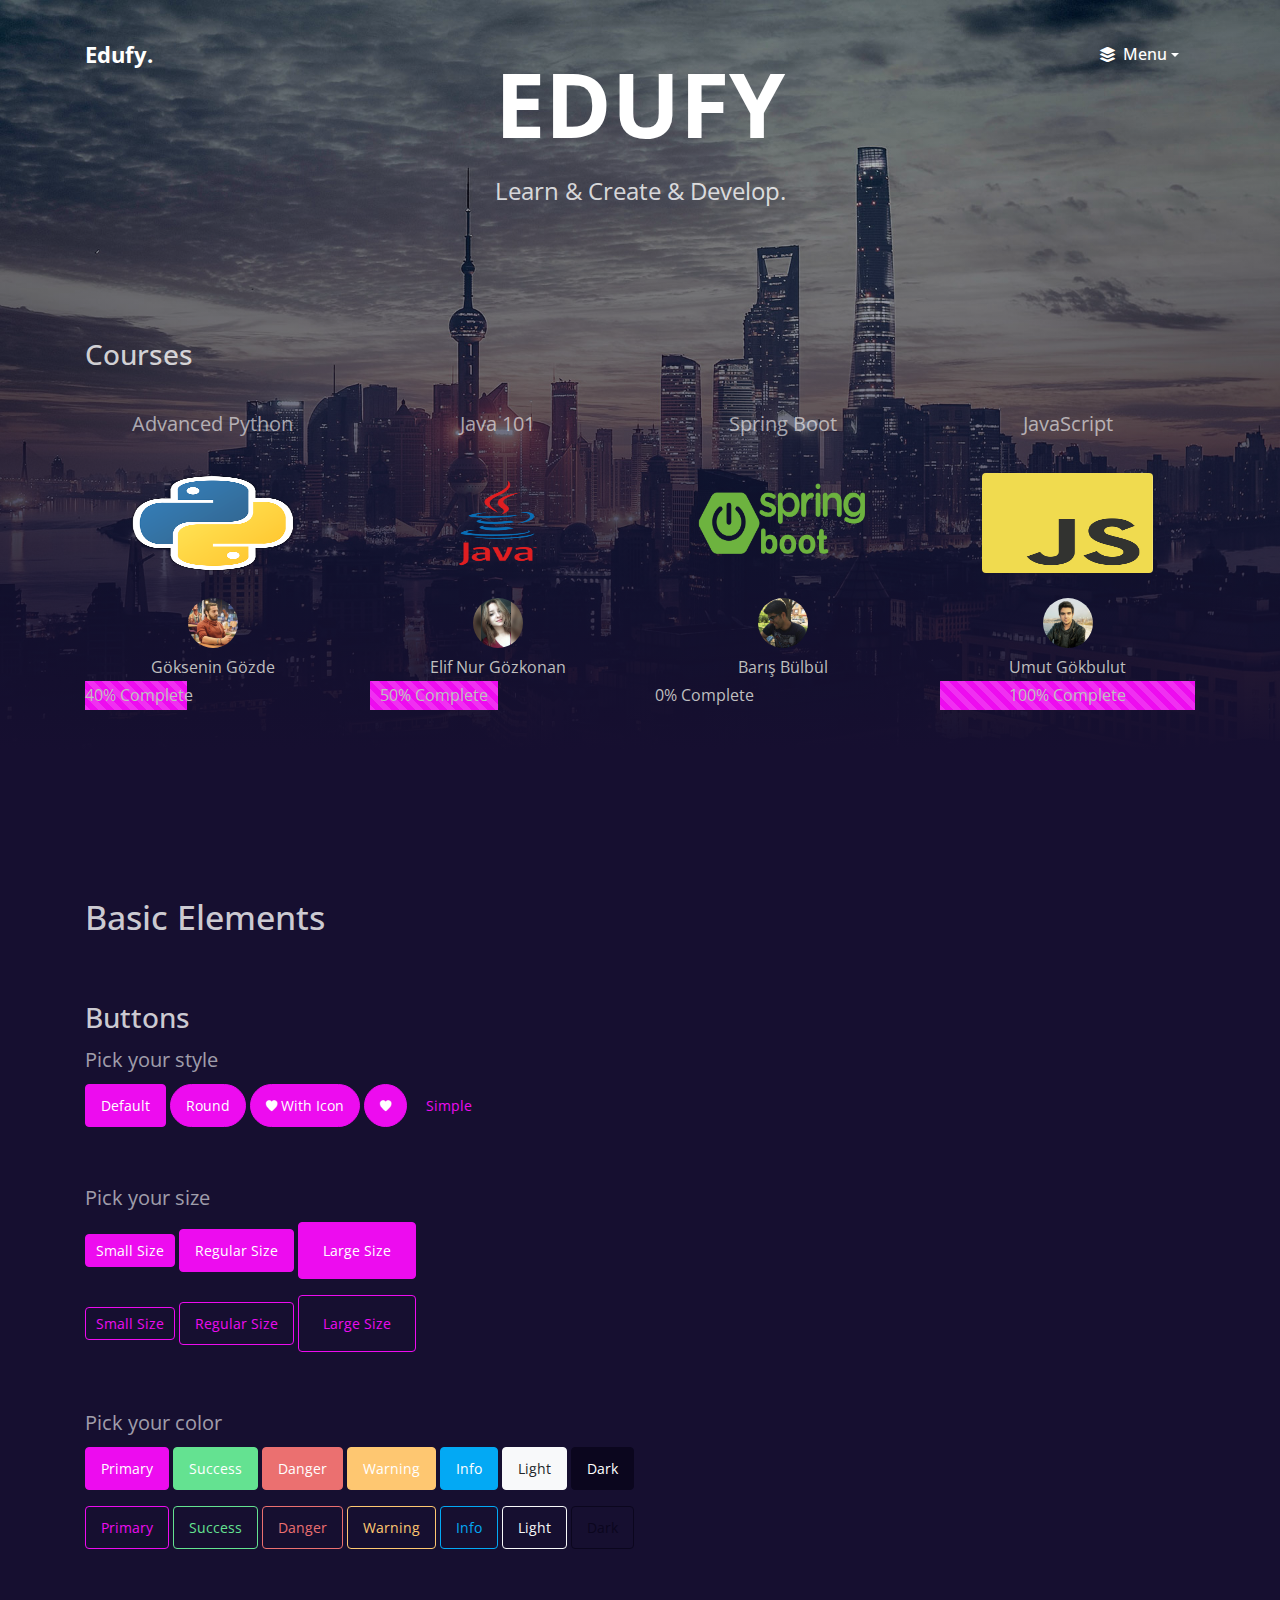
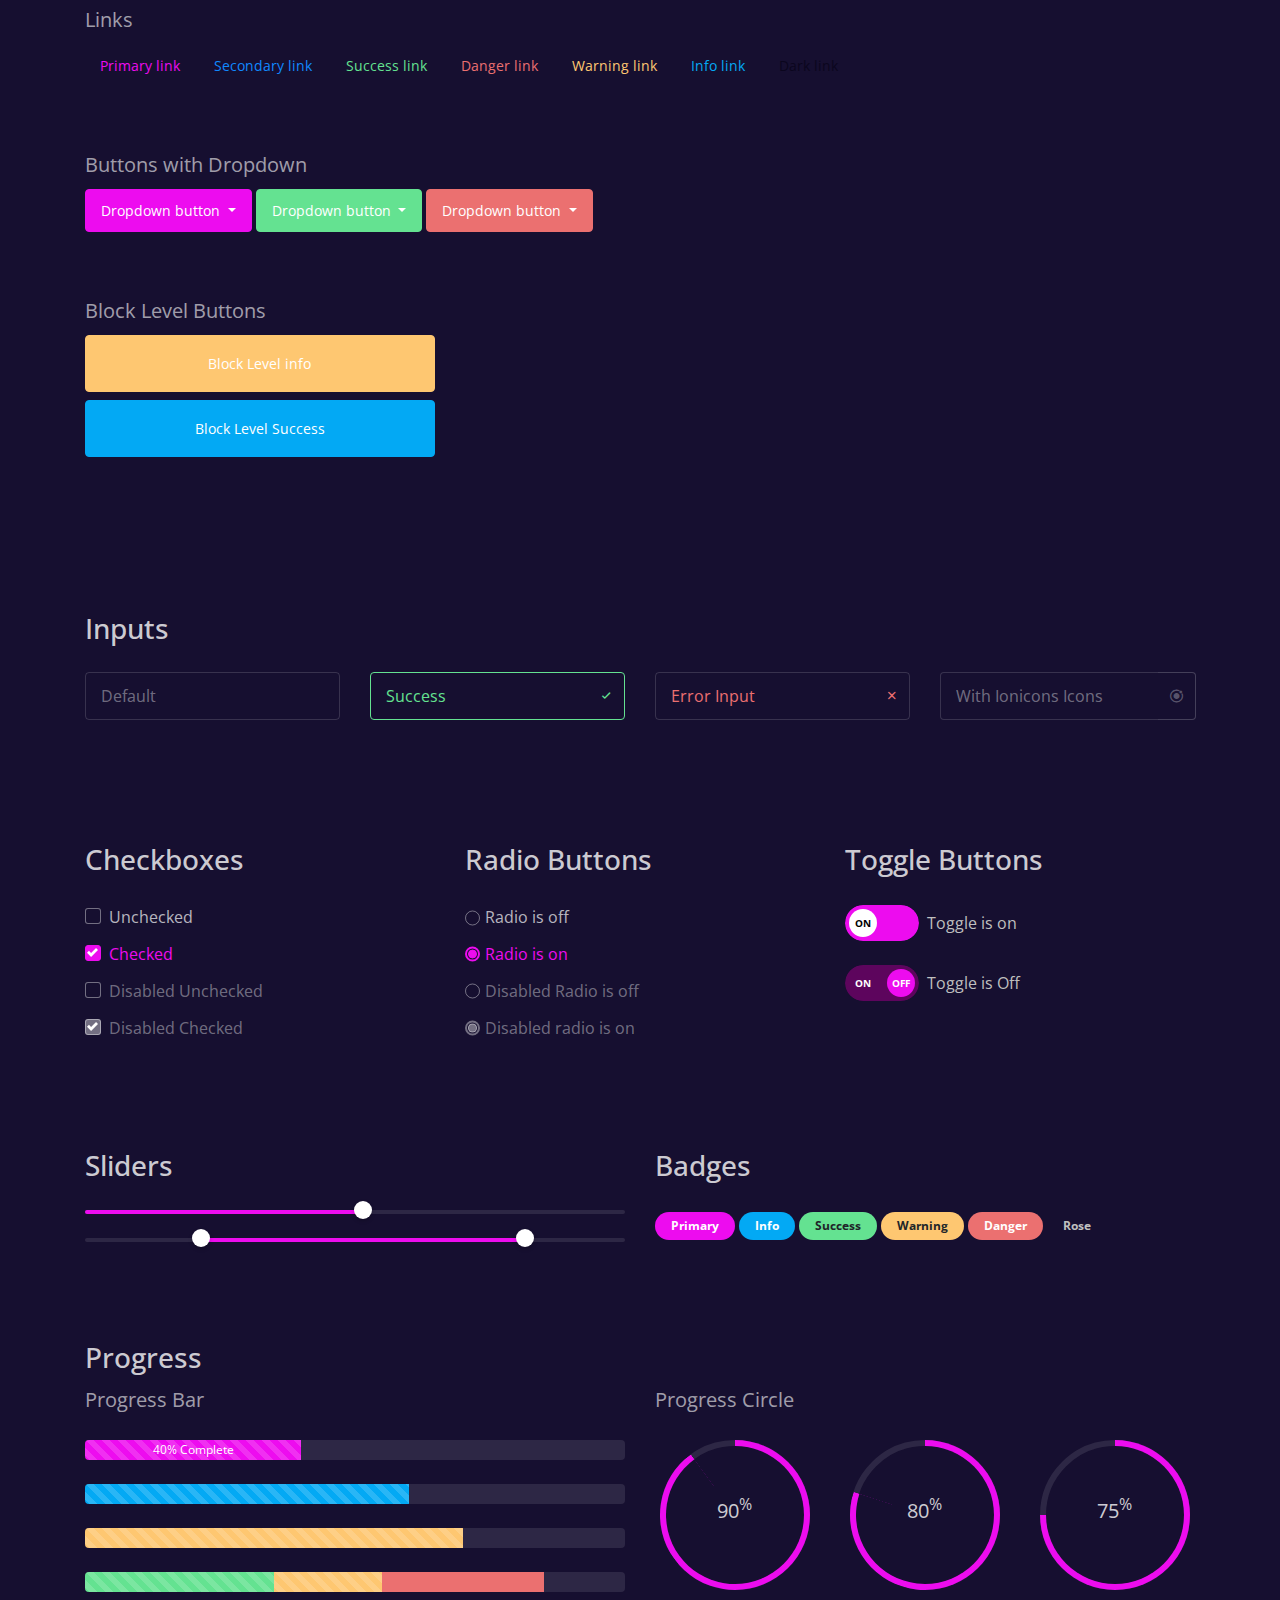
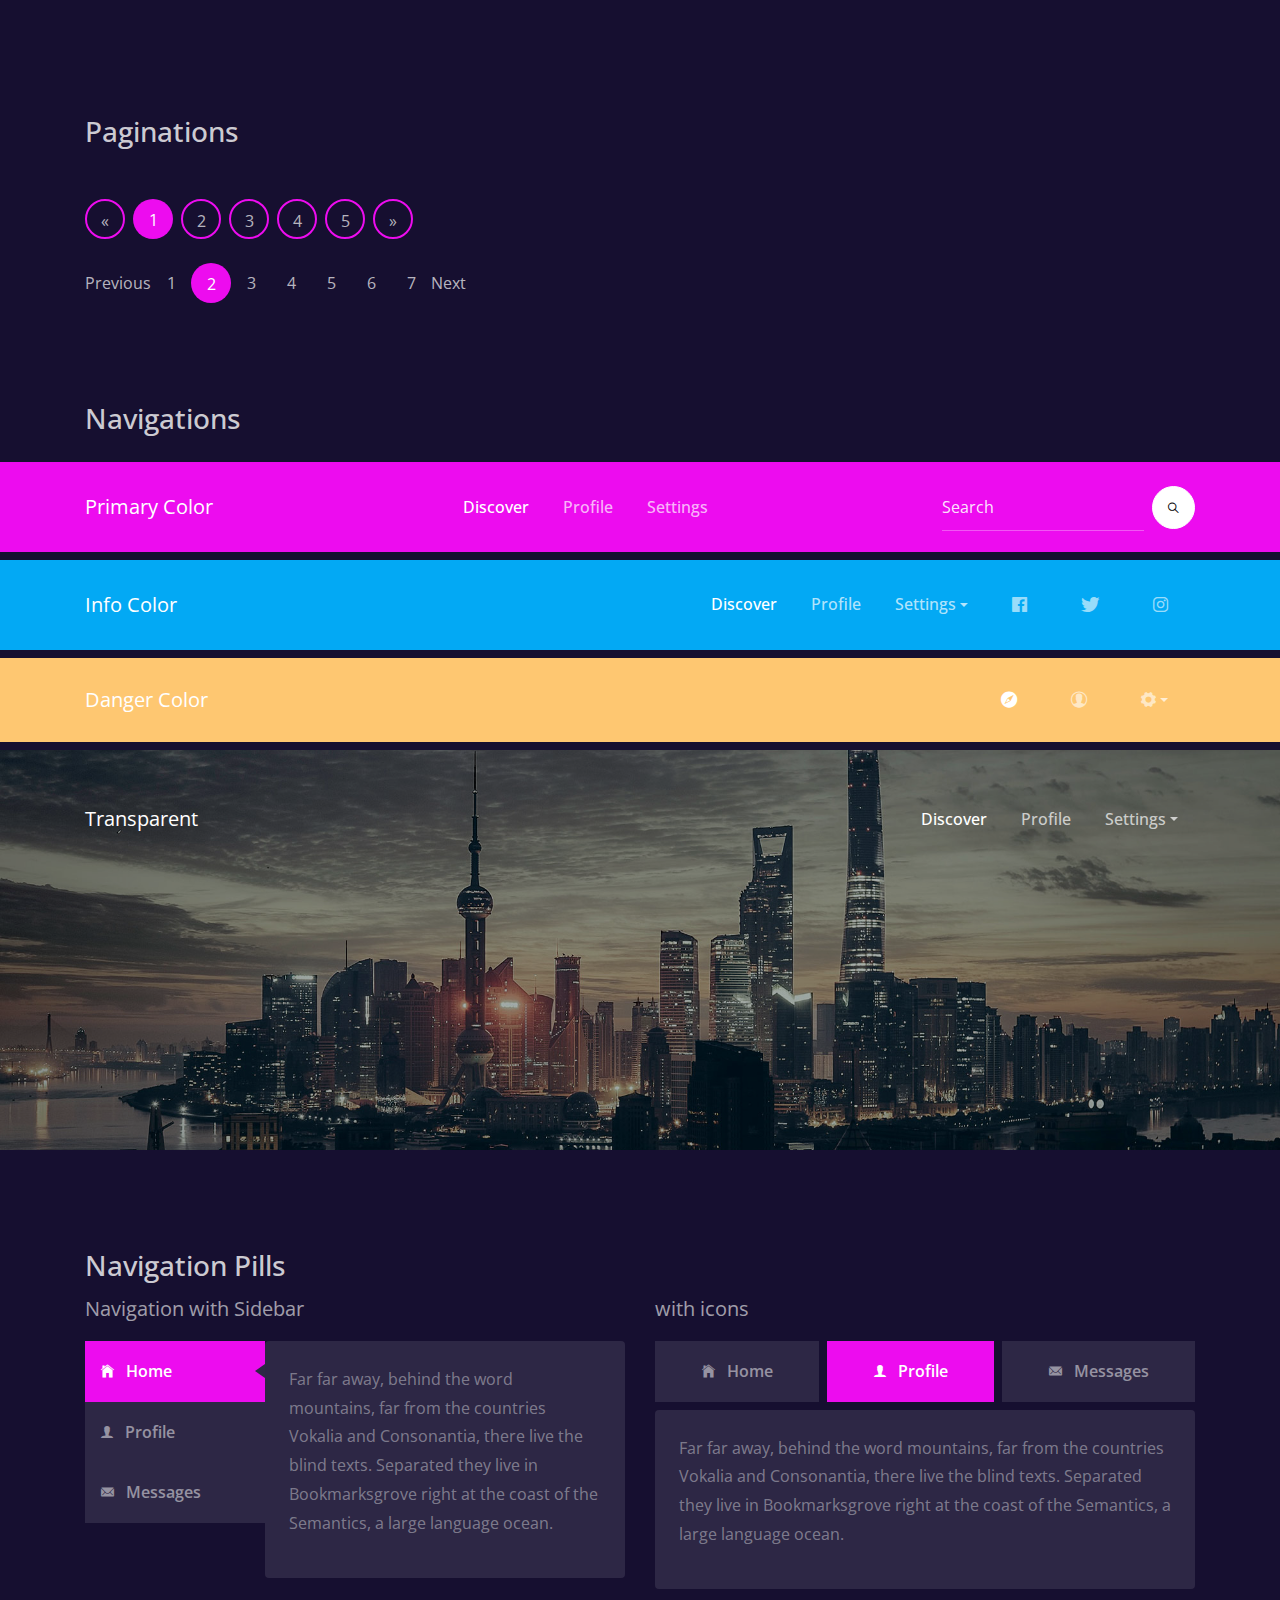
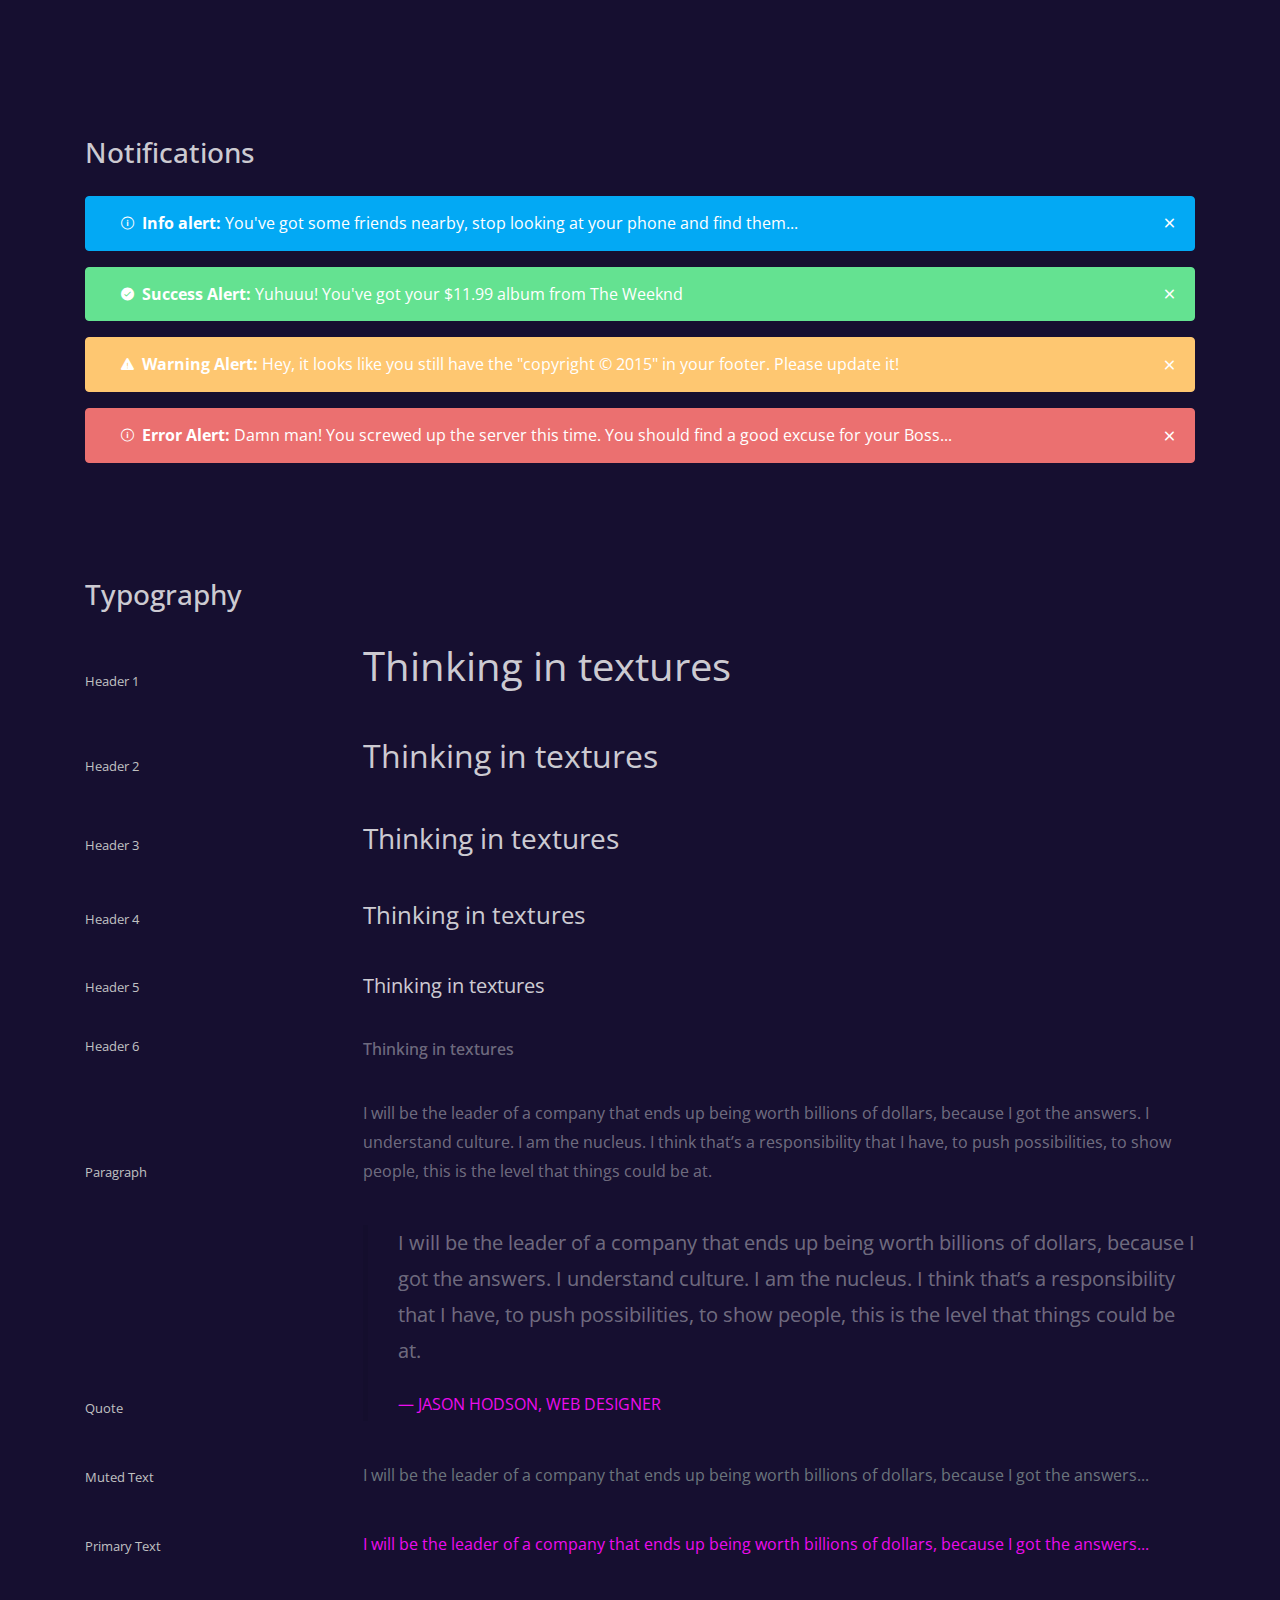
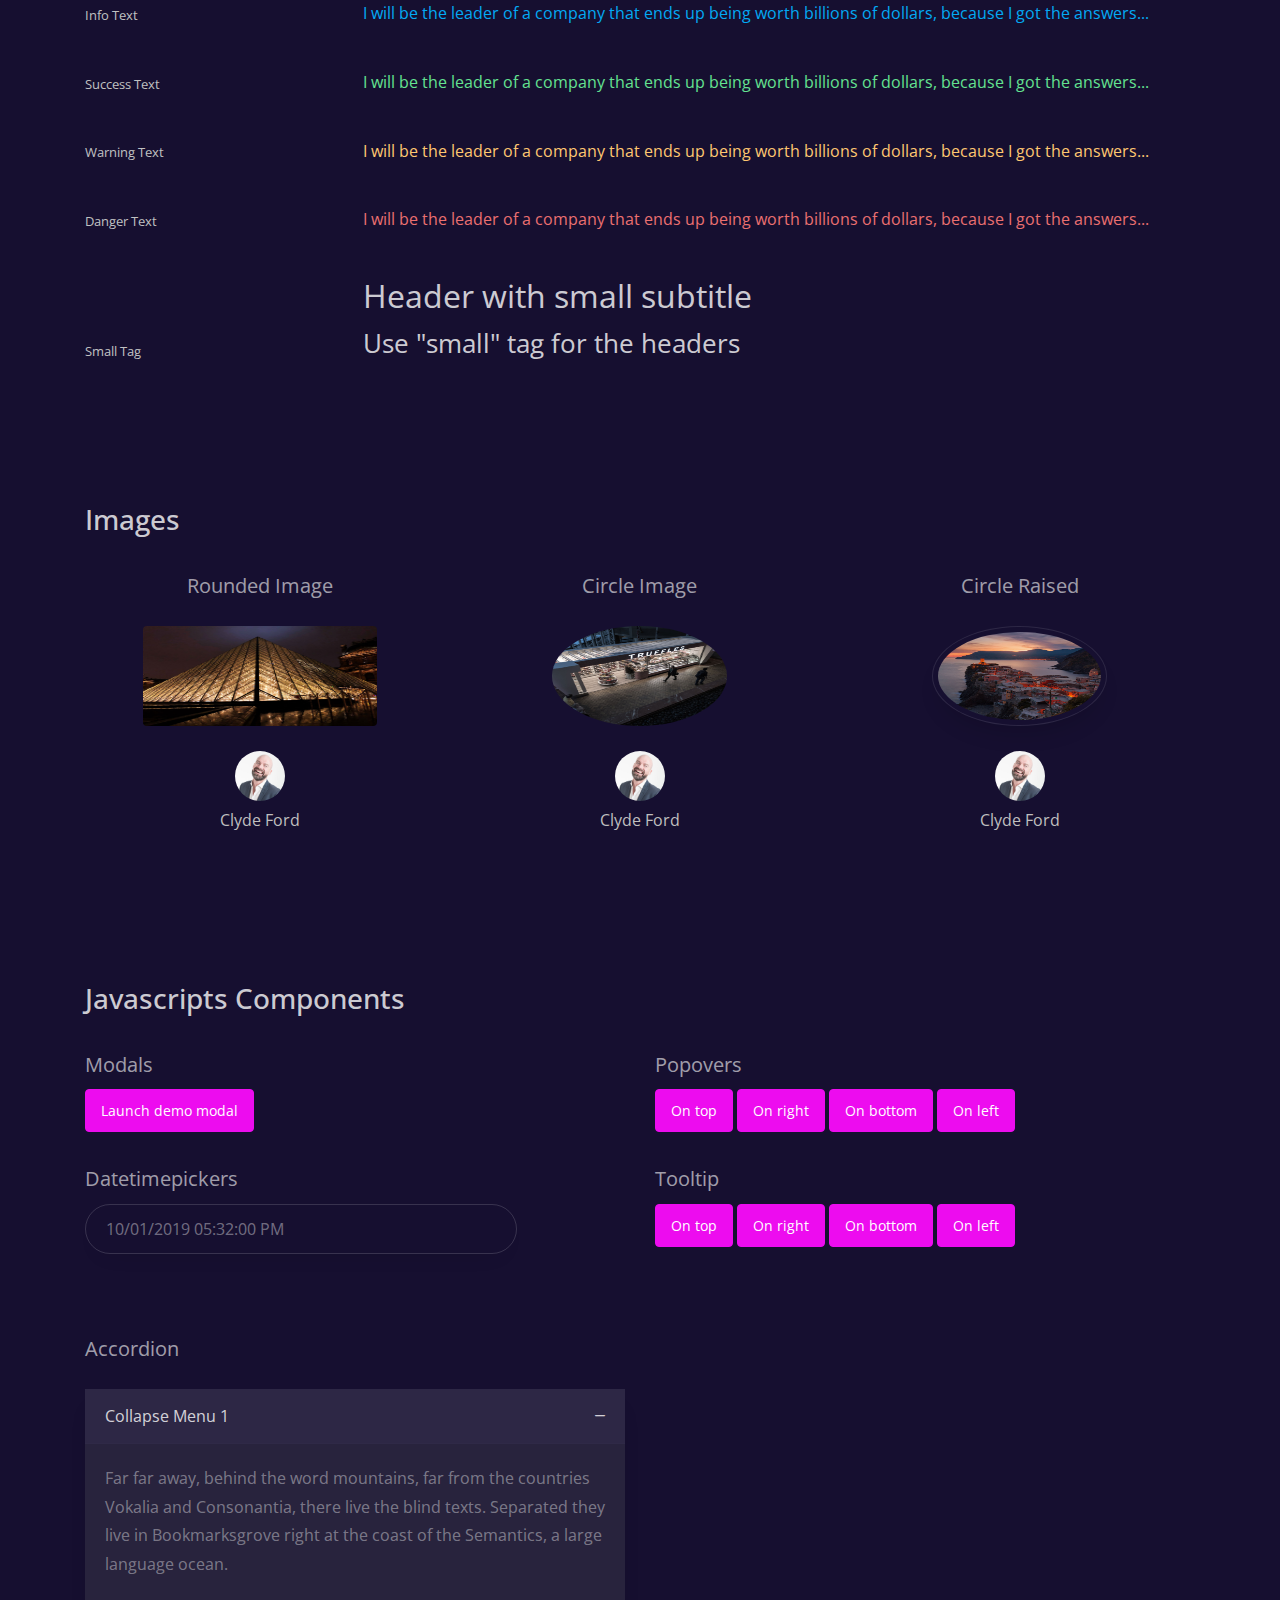
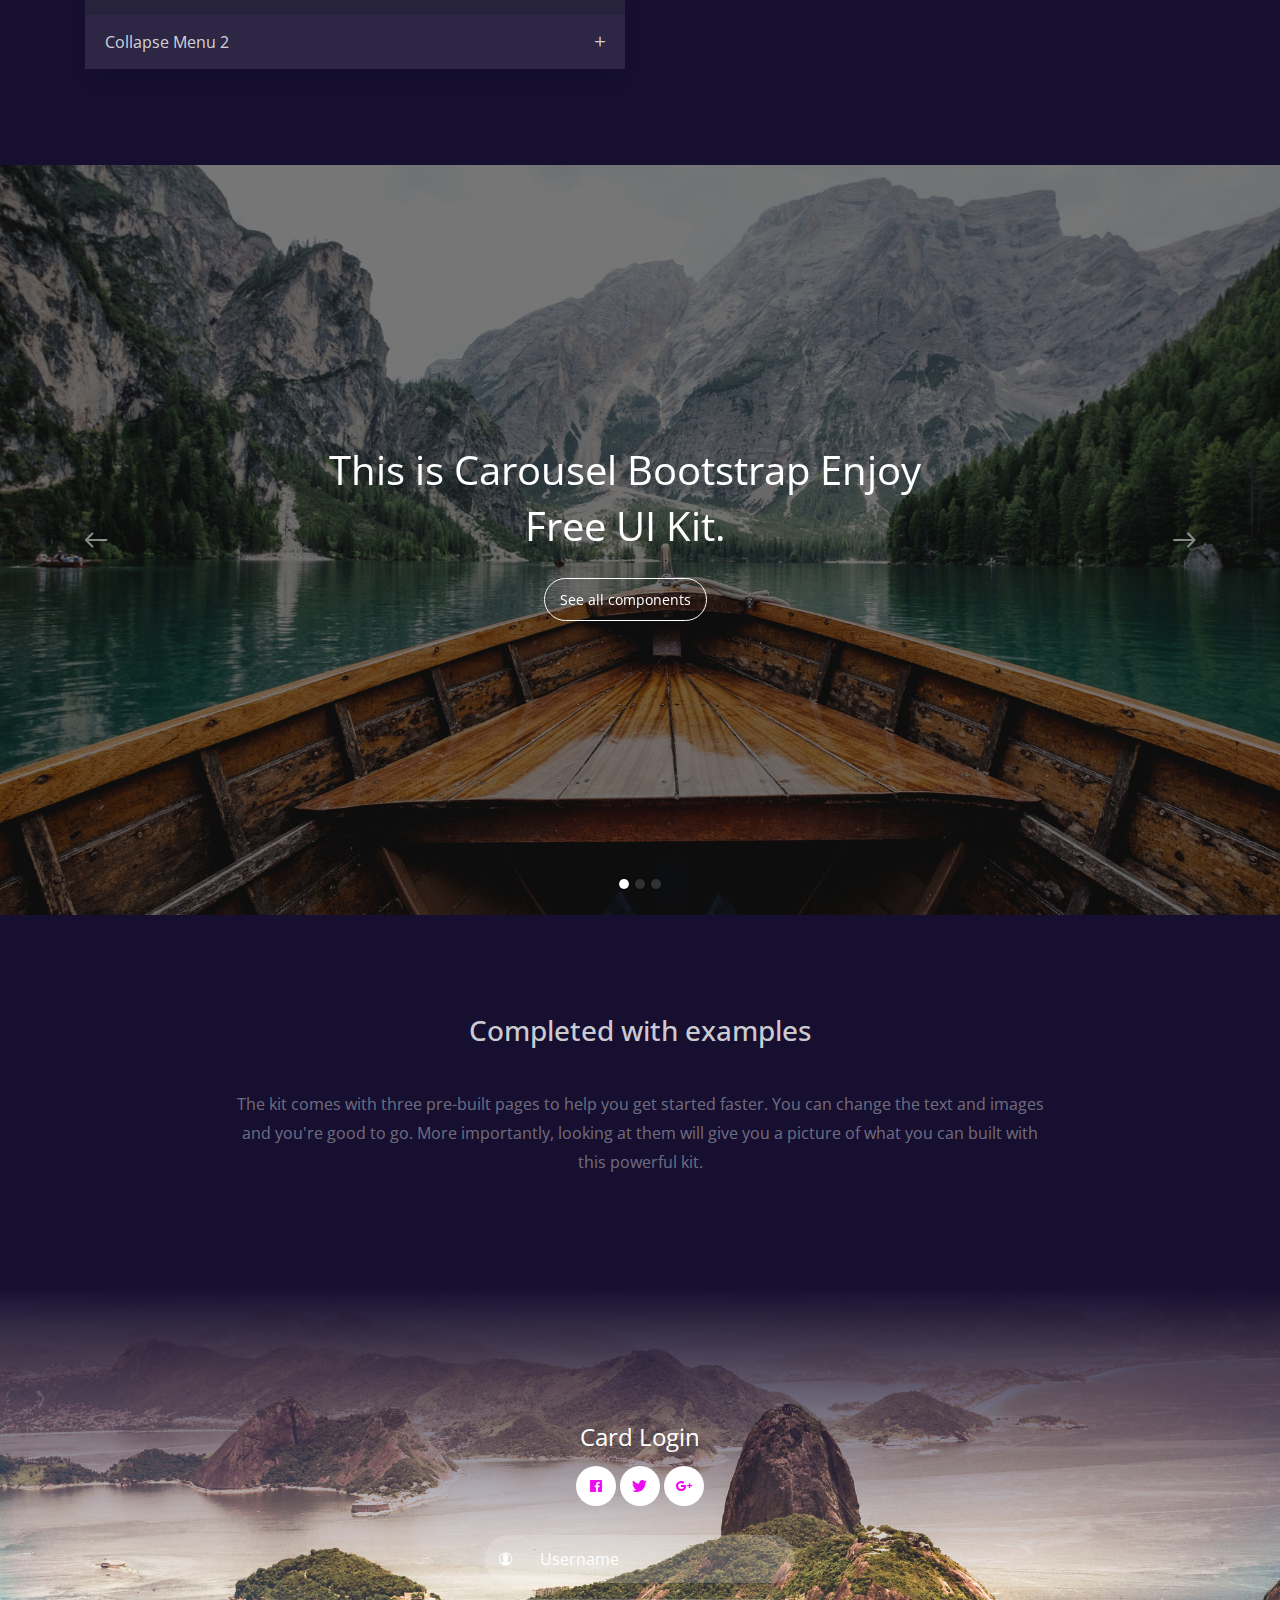
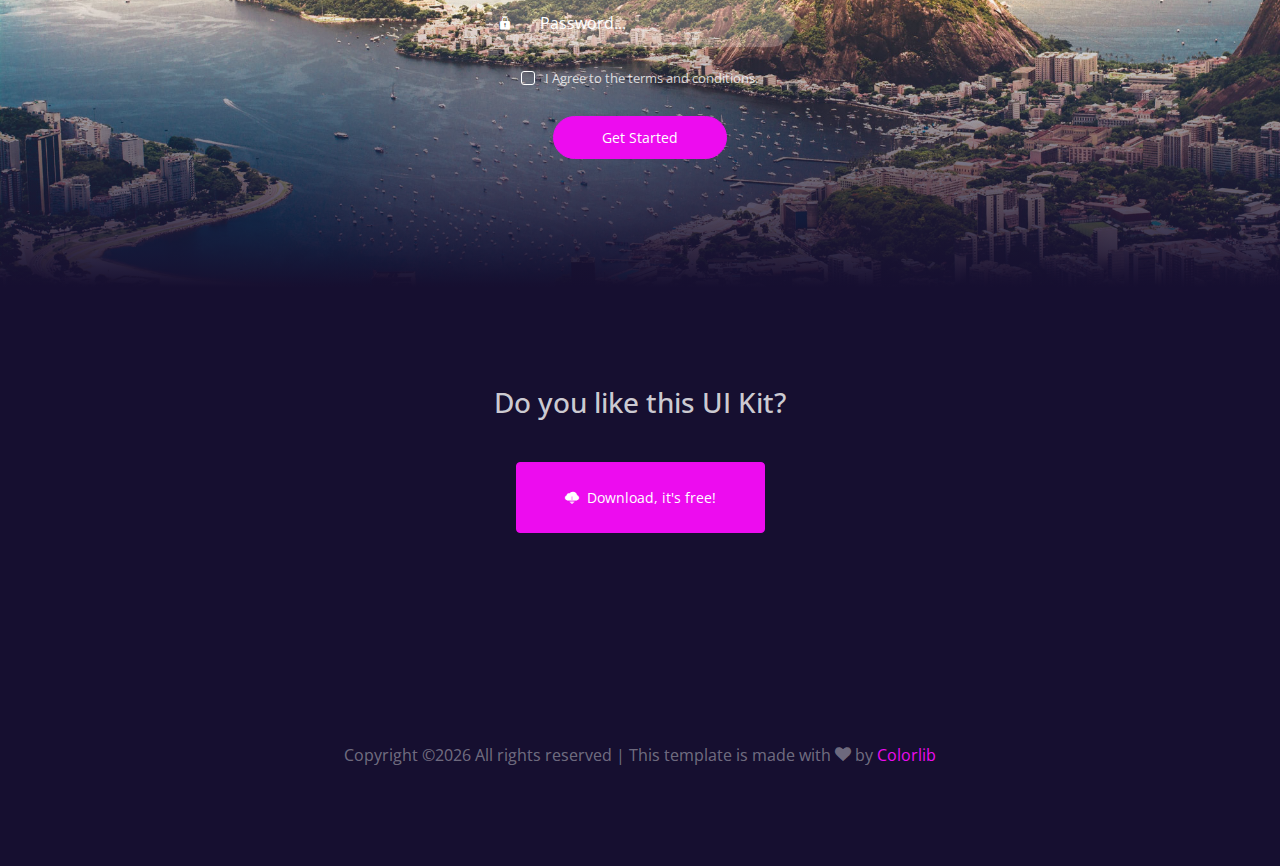
==== index.html @ 4fb44d33 "edufy" ====
<!DOCTYPE html>
<html lang="en">
  <head>
    <title>Equip - Free Bootstrap 4 Template by Colorlib</title>
    <meta charset="utf-8">
    <meta name="viewport" content="width=device-width, initial-scale=1, shrink-to-fit=no">
    
    <link href="https://fonts.googleapis.com/css?family=Open+Sans:300,400,600,700&display=swap" rel="stylesheet">

    <link rel="stylesheet" href="css/open-iconic-bootstrap.min.css">
    <link rel="stylesheet" href="css/animate.css">
    
    <link rel="stylesheet" href="css/owl.carousel.min.css">
    <link rel="stylesheet" href="css/owl.theme.default.min.css">
    <link rel="stylesheet" href="css/magnific-popup.css">

    <link rel="stylesheet" href="css/aos.css">

    <link rel="stylesheet" href="css/ionicons.min.css">
		
		<link rel="stylesheet" href="css/bootstrap-datetimepicker.min.css">
		<link rel="stylesheet" href="css/nouislider.css">

    
    <link rel="stylesheet" href="css/flaticon.css">
    <link rel="stylesheet" href="css/icomoon.css">
    <link rel="stylesheet" href="css/style.css">
  </head>
  <body>
		
  <div class="main-section">

		<nav class="navbar navbar-expand-lg navbar-dark ftco_navbar bg-dark ftco-navbar-light" id="ftco-navbar">
	    <div class="container">
	      <a class="navbar-brand" href="index.html">Edufy.</a>
	      <button class="navbar-toggler" type="button" data-toggle="collapse" data-target="#ftco-nav" aria-controls="ftco-nav" aria-expanded="false" aria-label="Toggle navigation">
	        <span class="oi oi-menu"></span> Menu
	      </button>
	      <div class="collapse navbar-collapse" id="ftco-nav">
	        <ul class="navbar-nav ml-auto">
	        	<li class="dropdown nav-item">
              <a href="#" class="dropdown-toggle nav-link icon d-flex align-items-center" data-toggle="dropdown">
                <i class="ion-ios-apps mr-2"></i>
                Menu
                <b class="caret"></b>
              </a>
              <div class="dropdown-menu dropdown-menu-left">
                <a href="#" class="dropdown-item"><i class="ion-ios-apps mr-2"></i> Kurslarım</a>
                <a href="#" class="dropdown-item"><i class="ion-ios-document mr-2"></i> Mesajlarım</a>
              </div>
            </li>
	          <!--<li class="nav-item cta"><a href="#" class="nav-link icon d-flex align-items-center"><i class="ion-ios-cloud-download mr-2"></i> Download</a></li>-->
	        </ul>
	      </div>
		  </div>
	  </nav>
    <!-- END nav -->

  	<section class="hero-wrap" style="background-image: url(images/bg_1.jpg);" data-stellar-background-ratio="0.5">
  		<div class="overlay"></div>
  		<div class="container">
  			<div class="row description align-items-center justify-content-center">
  				<div class="col-md-8 text-center">
  					<div class="text">
  						<h2>Edufy</h2>
  						<h4 class="mb-5">Learn & Create & Develop.</h4>
  					</div>
				  </div>
				  <div class="container">
					<div class="row">
						<div class="col-md-12">
							<h2 class="heading-section mb-4">Courses</h2>
							<div class="row">
								<div class="col-md-3 text-center">
									<h2 class="heading-section mb-4">
										<a href="https://www.google.com" class="btn btn-primary btn-round btn-link" role="button"><span><Small>Advanced Python</Small></span></a>
									</h2>
									<div class="image-wrap">
										<img src="images/Python.png" alt="Round Image" class="rounded img-fluid image image-2">
										<div class="text">
											<div class="img" style="background-image: url(images/goksenin.jpeg);"></div>
											<span class="position">Göksenin Gözde</span>
											<div class="progress-bar progress-bar-striped" role="progressbar" aria-valuenow="60" aria-valuemin="0" aria-valuemax="100" style="width: 40%;">
												<span>40% Complete</span>
											  </div>
										</div>
										
									</div>
								</div>
								<div class="col-md-3 text-center">
									<h2 class="heading-section mb-4">
									<a href="https://www.google.com" class="btn btn-primary btn-link" role="button"><span><Small>Java 101</Small></span></a>
									</h2>
									<div class="image-wrap">
										<img src="images/Java.png" alt="Round Image" class="rounded img-fluid image image-2">
										<div class="text">
											<div class="img" style="background-image: url(images/Elif.jpeg);"></div>
											<span class="position">Elif Nur Gözkonan</span>
											<div class="progress-bar progress-bar-striped" role="progressbar" aria-valuenow="50" aria-valuemin="0" aria-valuemax="100" style="width: 50%;">
												<span>50% Complete</span>
											  </div>
										</div>
									</div>
		
								</div>
		
								<div class="col-md-3 text-center">
									<h2 class="heading-section mb-4">
											<a href="https://www.google.com" class="btn btn-primary btn-round btn-link" role="button"><span><Small>Spring Boot</Small></span></a>
									</h2>
									<div class="image-wrap">
										<img src="images/Spring.png" alt="Round Image" class="rounded img-fluid image image-2">
										<div class="text">
											<div class="img" style="background-image: url(images/Baris.jpeg);"></div>
											<span class="position">Barış Bülbül</span>
											<div class="progress-bar progress-bar-striped" role="progressbar" aria-valuenow="100" aria-valuemin="0" aria-valuemax="100" style="width: 00%;">
												<span>0% Complete</span>
											  </div>
										</div>
									</div>
								</div>
								<div class="col-md-3 text-center">
									<h2 class="heading-section mb-4">
											<a href="https://www.google.com" class="btn btn-primary btn-round btn-link" role="button"><span><Small>JavaScript</Small></span></a>
									</h2>
									<div class="image-wrap">
										<img src="images/JS.png" alt="Round Image" class="rounded img-fluid image image-2">
										<div class="text">
											<div class="img" style="background-image: url(images/Umut.jpeg);"></div>
											<span class="position">Umut Gökbulut</span>
											<div class="progress-bar progress-bar-striped" role="progressbar" aria-valuenow="00" aria-valuemin="0" aria-valuemax="100" style="width: 100%;">
												<span>100% Complete</span>
											  </div>
										</div>
									</div>
								</div>
							</div>
						</div>
					</div>
				</div>
  			</div>
  		</div>
  		<!-- <div class="mouse">
				<a href="#" class="mouse-icon">
					<div class="mouse-wheel"><span class="ion-ios-arrow-round-down"></span></div>
				</a>
			</div> -->

			
	  </section>
	  
	  <section class="ftco-section" id="images">
	
  </section>
  <!-- - - - - -end- - - - -  -->

		<section class="ftco-section goto-here pb-0">
	  	<div class="container">
	  		<div class="row">
	  			<div class="col-md-12 heading-title">
	          <h1>Basic Elements</h1>
	        </div>
	  		</div>
	  	</div>
  	</section>

		<section class="ftco-section" id="buttons">
			<div class="container">
				<div class="row mb-5">
					<div class="col-md-12">
						<h2 class="heading-section">Buttons <br>
							<small>Pick your style</small>
						</h2>
					</div>
					<div class="col-md-12">
						<button type="button" class="btn btn-primary">Default</button>
            <button type="button" class="btn btn-primary btn-round">Round</button>
            <button type="button" class="btn btn-primary btn-round">
              <i class="ion-ios-heart"></i> With Icon
            </button>
            <button type="button" class="btn btn-primary btn-fab btn-round">
              <i class="ion-ios-heart"></i>
            </button>
            <button type="button" class="btn btn-link">Simple</button>
					</div>
				</div>

				<div class="row mb-5">
					<div class="col-md-12">
						<h2 class="heading-section">
							<small>Pick your size</small>
						</h2>
					</div>
					<div class="col-md-12 mb-3">
						<button type="button" class="btn btn-primary btn-sm">Small Size</button>
            <button type="button" class="btn btn-primary">Regular Size</button>
            <button type="button" class="btn btn-primary btn-lg">Large Size</button>
					</div>
					<div class="col-md-12">
						<button type="button" class="btn btn-outline-primary btn-sm">Small Size</button>
            <button type="button" class="btn btn-outline-primary">Regular Size</button>
            <button type="button" class="btn btn-outline-primary btn-lg">Large Size</button>
					</div>
				</div>
				
				<div class="row mb-5">
					<div class="col-md-12">
						<h2 class="heading-section">
							<small>Pick your color</small>
						</h2>
					</div>
					<div class="col-md-12 mb-3">
            <button type="button" class="btn btn-primary">Primary</button>
						<button type="button" class="btn btn-success">Success</button>
						<button type="button" class="btn btn-danger">Danger</button>
						<button type="button" class="btn btn-warning">Warning</button>
						<button type="button" class="btn btn-info">Info</button>
						<button type="button" class="btn btn-light">Light</button>
						<button type="button" class="btn btn-dark">Dark</button>
					</div>
					<div class="col-md-12">
            <button type="button" class="btn btn-outline-primary">Primary</button>
						<button type="button" class="btn btn-outline-success">Success</button>
						<button type="button" class="btn btn-outline-danger">Danger</button>
						<button type="button" class="btn btn-outline-warning">Warning</button>
						<button type="button" class="btn btn-outline-info">Info</button>
						<button type="button" class="btn btn-outline-light">Light</button>
						<button type="button" class="btn btn-outline-dark">Dark</button>
					</div>
				</div>

				<div class="row mb-5">
					<div class="col-md-12">
						<h2 class="heading-section">
							<small>Links</small>
						</h2>
					</div>
					<div class="col-md-12 mb-2">
            <a href="#" class="btn btn-primary btn-link" role="button">Primary link</a>
            <a href="#" class="btn btn-secondary btn-link" role="button">Secondary link</a>
            <a href="#" class="btn btn-success btn-link" role="button">Success link</a>
						<a href="#" class="btn btn-danger btn-link" role="button">Danger link</a>
						<a href="#" class="btn btn-warning btn-link" role="button">Warning link</a>
						<a href="#" class="btn btn-info btn-link" role="button">Info link</a>
						<a href="#" class="btn btn-dark btn-link" role="button">Dark link</a>
					</div>
				</div>

				<div class="row mb-5">
					<div class="col-md-12">
						<h2 class="heading-section">
							<small>Buttons with Dropdown</small>
						</h2>
					</div>
					<div class="col-md-12 mb-2">
            <div class="dropdown d-inline-block">
						  <button class="btn btn-primary dropdown-toggle" type="button" id="dropdownMenuButton" data-toggle="dropdown" aria-haspopup="true" aria-expanded="false">
						    Dropdown button
						  </button>
						  <div class="dropdown-menu dropdown-menu-right" aria-labelledby="dropdownMenuButton">
						    <a class="dropdown-item" href="#">Action</a>
						    <a class="dropdown-item" href="#">Another action</a>
						    <a class="dropdown-item" href="#">Something else here</a>
						  </div>
						</div>
						<div class="dropdown d-inline-block">
						  <button class="btn btn-success dropdown-toggle" type="button" id="dropdownMenuButton" data-toggle="dropdown" aria-haspopup="true" aria-expanded="false">
						    Dropdown button
						  </button>
						  <div class="dropdown-menu dropdown-menu-right" aria-labelledby="dropdownMenuButton">
						    <a class="dropdown-item" href="#">Action</a>
						    <a class="dropdown-item" href="#">Another action</a>
						    <a class="dropdown-item" href="#">Something else here</a>
						  </div>
						</div>
						<div class="dropdown d-inline-block">
						  <button class="btn btn-danger dropdown-toggle" type="button" id="dropdownMenuButton" data-toggle="dropdown" aria-haspopup="true" aria-expanded="false">
						    Dropdown button
						  </button>
						  <div class="dropdown-menu dropdown-menu-right" aria-labelledby="dropdownMenuButton">
						    <a class="dropdown-item" href="#">Action</a>
						    <a class="dropdown-item" href="#">Another action</a>
						    <a class="dropdown-item" href="#">Something else here</a>
						  </div>
						</div>
					</div>
				</div>

				<div class="row mb-5">
					<div class="col-md-12">
						<h2 class="heading-section">
							<small>Block Level Buttons</small>
						</h2>
					</div>
					<div class="col-md-4 mb-2">
            <button type="button" class="btn btn-warning btn-lg btn-block">Block Level info</button>
						<button type="button" class="btn btn-info btn-lg btn-block">Block Level Success</button>
					</div>
				</div>
			</div>
	  </section>
	  <!-- - - - - -end- - - - -  -->

	  <section class="ftco-section" id="inputs">
			<div class="container">
				<div class="row">
					<div class="col-md-12">
						<h2 class="heading-section mb-4">Inputs</h2>
					</div>
				</div>
				<div class="row">
					<div class="col-md-3">
            <div class="form-group has-default">
              <input type="text" class="form-control" placeholder="Default">
            </div>
          </div>
          <div class="col-md-3">
            <div class="form-group has-success">
              <input type="text" class="form-control" id="exampleInput2" placeholder="Success" required> 
              <span class="icon success">
                <i class="ion-ios-checkmark"></i>
              </span>
            </div>
          </div>
          <div class="col-md-3">
            <div class="form-group has-danger">
              <input type="text" class="form-control" id="exampleInput3" placeholder="Error Input" required>
              <span class="icon clear">
                <i class="ion-ios-close"></i>
              </span>
            </div>
          </div>
          <div class="col-md-3">
            <div class="form-group">
              <div class="input-group">
                <input type="text" class="form-control border-right-0" placeholder="With Ionicons Icons">
                <div class="input-group-prepend">
                  <span class="input-group-text border-left-0 rounded-right">
                    <i class="ion-logo-ionic"></i>
                  </span>
                </div>
              </div>
            </div>
          </div>
				</div>
			</div>
	  </section>
	  <!-- - - - - -end- - - - -  -->

	  <section class="ftco-section" id="checkRadios">
			<div class="container">
				<div class="row">
					<div class="col-md-4">
						<h2 class="heading-section mb-4">Checkboxes</h2>
						<div class="form-check">
	            <label class="custom-control fill-checkbox">
								<input type="checkbox" class="fill-control-input">
								<span class="fill-control-indicator"></span>
								<span class="fill-control-description">Unchecked</span>
							</label>
	          </div>
						<div class="form-check">
							<label class="custom-control fill-checkbox">
								<input type="checkbox" class="fill-control-input" checked>
								<span class="fill-control-indicator"></span>
								<span class="fill-control-description">Checked</span>
							</label>
            </div>
						<div class="form-check disabled">
							<label class="custom-control fill-checkbox">
								<input type="checkbox" class="fill-control-input" disabled>
								<span class="fill-control-indicator"></span>
								<span class="fill-control-description">Disabled Unchecked</span>
							</label>
	          </div>
						<div class="form-check disabled">
							<label class="custom-control fill-checkbox">
								<input type="checkbox" class="fill-control-input" checked disabled>
								<span class="fill-control-indicator"></span>
								<span class="fill-control-description">Disabled Checked</span>
							</label>
            </div>
					</div>

					<div class="col-md-4">
						<h2 class="heading-section mb-4">Radio Buttons</h2>
						<div class="form-radio">
			        <div class="radio">
			      		<label>
			      			<input type="radio" name="radio-input">
			      			<span class="checkmark"></span>
			      			<span class="fill-control-description">Radio is off</span>
			      		</label>
			        </div>
			      </div>
			      <div class="form-radio">
			        <div class="radio">
			      		<label>
			      			<input type="radio" name="radio-input" checked>
			      			<span class="checkmark"></span>
			      			<span class="fill-control-description">Radio is on</span>
			      		</label>
			        </div>
			      </div>
			      <div class="form-radio disabled">
			        <div class="radio">
			      		<label>
			      			<input type="radio" name="radio-input" disabled>
			      			<span class="checkmark"></span>
			      			<span class="fill-control-description">Disabled Radio is off</span>
			      		</label>
			        </div>
			      </div>
			      <div class="form-radio disabled">
			        <div class="radio">
			      		<label>
			      			<input type="radio" name="radio-input" disabled>
			      			<span class="checkmark disabled"></span>
			      			<span class="fill-control-description">Disabled radio is on</span>
			      		</label>
			        </div>
			      </div>
					</div>

					<div class="col-md-4">
						<h2 class="heading-section mb-4">Toggle Buttons</h2>
				    <div class="toggle-button-cover">
				      <div class="button-cover d-flex align-items-center">
				        <div class="button r" id="button-1">
				          <input type="checkbox" class="checkbox">
				          <div class="knobs"></div>
				          <div class="layer"></div>
				        </div>
				        <div class="ml-2"><span class="ios-switch-control-description">Toggle is on</span></div>
				      </div>
				    </div>
				    <div class="toggle-button-cover">
				      <div class="button-cover d-flex align-items-center">
				        <div class="button r" id="button-10">
				          <input type="checkbox" class="checkbox" checked>
				          <div class="knobs">
				            <span>ON</span>
				          </div>
				          <div class="layer"></div>
				        </div>
				        <div class="ml-2"><span class="ios-switch-control-description">Toggle is Off</span></div>
				      </div>
				    </div>
					</div>
				</div>
			</div>
	  </section>
	  <!-- - - - - -end- - - - -  -->

	  <section class="ftco-section">
			<div class="container">
				<div class="row">
					<div class="col-lg-6">
					  <h2 class="heading-section mb-4">Sliders</h2>
					  <div id="slider-2" class="no-uicustom mb-4"></div>
            <div id="slider" class="no-uicustom"></div>
					</div>
					<div class="col-lg-6">
						<h2 class="heading-section mb-4">Badges</h2>
            <span class="badge badge-pill badge-primary p-2 px-3">Primary</span>
            <span class="badge badge-pill badge-info p-2 px-3">Info</span>
            <span class="badge badge-pill badge-success p-2 px-3">Success</span>
            <span class="badge badge-pill badge-warning p-2 px-3">Warning</span>
            <span class="badge badge-pill badge-danger p-2 px-3">Danger</span>
            <span class="badge badge-pill badge-rose p-2 px-3">Rose</span>
					</div>
				</div>
			</div>
	  </section>
	  <!-- - - - - -end- - - - -  -->

	  <section class="ftco-section">
			<div class="container">
				<div class="row">
					<div class="col-md-6">
						<h2 class="heading-section mb-4">Progress <br>
							<small>Progress Bar</small>
						</h2>
						<div class="progress mb-4" style="height: 20px;">
              <div class="progress-bar progress-bar-striped" role="progressbar" aria-valuenow="60" aria-valuemin="0" aria-valuemax="100" style="width: 40%;">
                <span>40% Complete</span>
              </div>
            </div>
            <div class="progress mb-4" style="height: 20px;">
              <div class="progress-bar progress-bar-striped bg-info" role="progressbar" aria-valuenow="60" aria-valuemin="0" aria-valuemax="100" style="width: 60%;">
                <span class="sr-only">60% Complete</span>
              </div>
            </div>
            <div class="progress mb-4" style="height: 20px;">
              <div class="progress-bar progress-bar-striped bg-warning" role="progressbar" aria-valuenow="60" aria-valuemin="0" aria-valuemax="100" style="width: 70%;">
                <span class="sr-only">70% Complete</span>
              </div>
            </div>
            <div class="progress mb-4" style="height: 20px;">
              <div class="progress-bar progress-bar-striped bg-success" style="width: 35%">
                <span class="sr-only">35% Complete (success)</span>
              </div>
              <div class="progress-bar progress-bar-striped bg-warning" style="width: 20%">
                <span class="sr-only">20% Complete (warning)</span>
              </div>
              <div class="progress-bar bg-danger" style="width: 30%">
                <span class="sr-only">30% Complete (danger)</span>
              </div>
            </div>
					</div>

					<div class="col-md-6 progress-circle">
						<h2 class="heading-section mb-4"><br>
							<small>Progress Circle</small>
						</h2>
						<div class="row">
				  		<div class="col-md-4 mb-md-0 mb-4 ftco-animate">
					      <div class="">

					        <!-- Progress bar 1 -->
					        <div class="progress mx-auto" data-value='90'>
					          <span class="progress-left">
		                  <span class="progress-bar border-primary"></span>
					          </span>
					          <span class="progress-right">
		                  <span class="progress-bar border-primary"></span>
					          </span>
					          <div class="progress-value w-100 h-100 rounded-circle d-flex align-items-center justify-content-center">
					            <div class="h5">90<sup class="small">%</sup></div>
					          </div>
					        </div>
					        <!-- END -->
					      </div>
					    </div>

					    <div class="col-md-4 mb-md-0 mb-4 ftco-animate">
					      <div class="">

					        <!-- Progress bar 1 -->
					        <div class="progress mx-auto" data-value='80'>
					          <span class="progress-left">
		                  <span class="progress-bar border-primary"></span>
					          </span>
					          <span class="progress-right">
		                  <span class="progress-bar border-primary"></span>
					          </span>
					          <div class="progress-value w-100 h-100 rounded-circle d-flex align-items-center justify-content-center">
					            <div class="h5">80<sup class="small">%</sup></div>
					          </div>
					        </div>
					        <!-- END -->
					      </div>
					    </div>

					    <div class="col-md-4 mb-md-0 mb-4 ftco-animate">
					      <div class="">

					        <!-- Progress bar 1 -->
					        <div class="progress mx-auto" data-value='75'>
					          <span class="progress-left">
		                  <span class="progress-bar border-primary"></span>
					          </span>
					          <span class="progress-right">
		                  <span class="progress-bar border-primary"></span>
					          </span>
					          <div class="progress-value w-100 h-100 rounded-circle d-flex align-items-center justify-content-center">
					            <div class="h5">75<sup class="small">%</sup></div>
					          </div>
					        </div>
					        <!-- END -->
					      </div>
					    </div>
					  </div>
					</div
				</div>
			</div>
	  </section>
	  <!-- - - - - -end- - - - -  -->

	  <section class="ftco-section">
	  	<div class="container">
	  		<div class="row">
	  			<div class="col-md-12">
						<h2 class="heading-section mb-5">Paginations</h2>
						<div class="pagination pagination-1 mb-4">
					  	<a href="#">&laquo;</a>
	            <a class="active" href="#">1</a>
	            <a href="#">2</a>
	            <a href="#">3</a>
	            <a href="#">4</a>
	            <a href="#">5</a>
	            <a href="#">&raquo;</a>
					  </div>
					  <div class="pagination pagination-2">
					  	<a href="#" class="pageitem">Previous</a>
	            <a href="#">1</a>
	            <a href="#" class="active">2</a>
	            <a href="#">3</a>
	            <a href="#">4</a>
	            <a href="#">5</a>
	            <a href="#">6</a>
	            <a href="#">7</a>
	            <a href="#" class="pageitem">Next</a>
					  </div>
					</div>
	  		</div>
	  	</div>
	  </section>

	  <section class="ftco-section ftco-no-pb" id="navigations">
	  	<div class="container">
				<div class="row">
					<div class="col-md-12">
						<h2 class="heading-section mb-4">Navigations</h2>
					</div>
				</div>
			</div>
	  	<div class="px-0 bg-primary navbar-wrap mb-2">
	  		<div class="container">
					<div class="row">
						<div class="col-md-12">
							<nav class="navbar px-0 navbar-expand-lg navbar-light">
							  <a class="navbar-brand" href="#">Primary Color</a>
							  <button class="navbar-toggler" type="button" data-toggle="collapse" data-target="#navbarsExample03" aria-controls="navbarsExample03" aria-expanded="false" aria-label="Toggle navigation">
							    <span class="oi oi-menu"></span>
							  </button>

							  <div class="collapse navbar-collapse" id="navbarsExample03">
							    <ul class="navbar-nav m-auto">
							      <li class="nav-item d-flex active">
							        <a class="nav-link d-flex align-items-center" href="#">Discover <span class="sr-only">(current)</span></a>
							      </li>
							      <li class="nav-item d-flex">
							        <a class="nav-link d-flex align-items-center" href="#">Profile</a>
							      </li>
							      <li class="nav-item d-flex">
							        <a class="nav-link d-flex align-items-center" href="#">Settings</a>
							      </li>
							    </ul>
							    <form class="form-inline my-2 my-lg-0">
							      <input class="form-control mr-sm-2" type="search" placeholder="Search" aria-label="Search">
							      <button class="btn btn-white btn-round my-2 my-sm-0" type="submit"><i class="ion-ios-search"></i></button>
							    </form>
							  </div>
							</nav>
						</div>
					</div>
				</div>
			</div>

			<div class="px-0 bg-info navbar-wrap mb-2">
				<div class="container">
					<div class="row">
						<div class="col-md-12">
							<nav class="navbar px-0 navbar-expand-lg navbar-light">
							  <a class="navbar-brand" href="#">Info Color</a>
							  <button class="navbar-toggler" type="button" data-toggle="collapse" data-target="#navbarsExample05" aria-controls="navbarsExample05" aria-expanded="false" aria-label="Toggle navigation">
							    <span class="oi oi-menu"></span>
							  </button>

							  <div class="collapse navbar-collapse" id="navbarsExample05">
							    <ul class="navbar-nav ml-auto">
							      <li class="nav-item d-flex active">
							        <a class="nav-link d-flex align-items-center" href="#">Discover</a>
							      </li>
							      <li class="nav-item d-flex">
							        <a class="nav-link d-flex align-items-center" href="#">Profile</a>
							      </li>
							      <li class="nav-item d-flex dropdown">
							        <a class="nav-link d-flex align-items-center dropdown-toggle" href="#" id="navbarDropdown" role="button" data-toggle="dropdown" aria-haspopup="true" aria-expanded="false">
							          Settings
							        </a>
							        <div class="dropdown-menu" aria-labelledby="navbarDropdown">
							          <a class="dropdown-item" href="#">Action</a>
							          <a class="dropdown-item" href="#">Another action</a>
							          <div class="dropdown-divider"></div>
							          <a class="dropdown-item" href="#">Something else here</a>
							        </div>
							      </li>
							      <li class="nav-item d-flex">
							        <a href="#" class="nav-link d-flex align-items-center icon"><i class="ion-logo-facebook"></i><span class="d-lg-none ml-2">Facebook</span></a>
							      </li>
							      <li class="nav-item d-flex">
							        <a href="#" class="nav-link d-flex align-items-center icon"><i class="ion-logo-twitter"></i><span class="d-lg-none ml-2">Twitter</span></a>
							      </li>
							      <li class="nav-item d-flex">
							        <a href="#" class="nav-link d-flex align-items-center icon"><i class="ion-logo-instagram"><span class="d-lg-none ml-2">Instagram</span></i></a>
							      </li>
							    </ul>
							  </div>
							</nav>
						</div>
					</div>
				</div>
			</div>

			<div class="px-0 bg-warning navbar-wrap mb-2">
				<div class="container">
					<div class="row">
						<div class="col-md-12">
							<nav class="navbar px-0 navbar-expand-lg navbar-light">
							  <a class="navbar-brand" href="#">Danger Color</a>
							  <button class="navbar-toggler" type="button" data-toggle="collapse" data-target="#navbarsExample06" aria-controls="navbarsExample06" aria-expanded="false" aria-label="Toggle navigation">
							    <span class="oi oi-menu"></span>
							  </button>

							  <div class="collapse navbar-collapse" id="navbarsExample06">
							    <ul class="navbar-nav ml-auto">
							      <li class="nav-item d-flex active">
							        <a href="#" class="nav-link d-flex align-items-center icon"><i class="ion-ios-compass"></i><span class="d-lg-none ml-2">Discover</span></a>
							      </li>
							      <li class="nav-item d-flex">
							        <a href="#" class="nav-link d-flex align-items-center icon"><i class="ion-ios-contact"></i><span class="d-lg-none ml-2">Profile</span></a>
							      </li>
							      <li class="dropdown nav-item d-flex">
	                    <a href="#" class="dropdown-toggle nav-link d-flex align-items-center icon" data-toggle="dropdown">
	                      <i class="ion-ios-settings"></i>
	                      <span class="d-lg-none ml-2">Settings</span>
	                      <b class="caret"></b>
	                    </a>
	                    <div class="dropdown-menu dropdown-menu-right">
	                      <h6 class="dropdown-header">Dropdown header</h6>
	                      <a href="#" class="dropdown-item">Action</a>
	                      <a href="#" class="dropdown-item">Another action</a>
	                      <a href="#" class="dropdown-item">Something else here</a>
	                      <div class="dropdown-divider"></div>
	                      <a href="#" class="dropdown-item">Separated link</a>
	                      <div class="dropdown-divider"></div>
	                      <a href="#" class="dropdown-item">One more separated link</a>
	                    </div>
	                  </li>
							    </ul>
							  </div>
							</nav>
						</div>
					</div>
				</div>
			</div>

			<div class="navbar-transparent px-md-0 img pb-md-5 navbar-wrap bg-transparent" style="background-image: url(images/bg_1.jpg); height: 400px;" data-stellar-background-ratio="0.5">
				<div class="overlay"></div>
				<div class="container">
					<div class="row pt-md-4 pb-md-5">
						<div class="col-md-12">
							<nav class="navbar px-0 navbar-expand-lg navbar-light">
							  <a class="navbar-brand" href="#">Transparent</a>
							  <button class="navbar-toggler" type="button" data-toggle="collapse" data-target="#navbarsExample09" aria-controls="navbarsExample09" aria-expanded="false" aria-label="Toggle navigation">
							    <span class="oi oi-menu"></span>
							  </button>

							  <div class="collapse navbar-collapse" id="navbarsExample09">
							    <ul class="navbar-nav ml-auto">
							      <li class="nav-item d-flex active">
							        <a class="nav-link d-flex align-items-center" href="#">Discover <span class="sr-only">(current)</span></a>
							      </li>
							      <li class="nav-item d-flex">
							        <a class="nav-link d-flex align-items-center" href="#">Profile</a>
							      </li>
							      <li class="nav-item d-flex dropdown">
							        <a class="nav-link d-flex align-items-center dropdown-toggle" href="#" id="navbarDropdown" role="button" data-toggle="dropdown" aria-haspopup="true" aria-expanded="false">
							          Settings
							        </a>
							        <div class="dropdown-menu dropdown-menu-right" aria-labelledby="navbarDropdown">
							          <a class="dropdown-item" href="#">Action</a>
							          <a class="dropdown-item" href="#">Another action</a>
							          <div class="dropdown-divider"></div>
							          <a class="dropdown-item" href="#">Something else here</a>
							        </div>
							      </li>
							    </ul>
							  </div>
							</nav>
						</div>
					</div>
				</div>
			</div>
	  </section>
		<!-- - - - - -end- - - - -  -->

	  <section class="ftco-section ftco-section-2" id="navigationTabs">
			<div class="container">
				<div class="row">
					<div class="col-lg-6 mb-5 mb-md-0">
						<h2 class="heading-section mb-3">Navigation Pills <br>
							<small>Navigation with Sidebar</small>
						</h2>
						<div class="row no-gutters tabulation">
							<div class="col-md-4">
								<ul class="nav nav-pills nav-fill d-md-flex d-block">
								  <li class="nav-item text-left">
								    <a class="nav-link active py-3" data-toggle="tab" href="#home"><span class="ion-ios-home mr-2"></span> Home</a>
								  </li>
								  <li class="nav-item text-left">
								    <a class="nav-link py-3" data-toggle="tab" href="#menu1"><span class="ion-ios-person mr-2"></span> Profile</a>
								  </li>
								  <li class="nav-item text-left">
								    <a class="nav-link py-3" data-toggle="tab" href="#menu2"><span class="ion-ios-mail mr-2"></span> Messages</a>
								  </li>
								</ul>
							</div>
							<div class="col-md-8">
								<div class="tab-content rounded">
								  <div class="tab-pane container p-4 active" id="home">
								  	<p>Far far away, behind the word mountains, far from the countries Vokalia and Consonantia, there live the blind texts. Separated they live in Bookmarksgrove right at the coast of the Semantics, a large language ocean.</p>
								  </div>
								  <div class="tab-pane container p-4 fade" id="menu1">
								  	<p>Far far away, behind the word mountains, far from the countries Vokalia and Consonantia, there live the blind texts. Separated they live in Bookmarksgrove right at the coast of the Semantics, a large language ocean.</p>
								  </div>
								  <div class="tab-pane container p-4 fade" id="menu2">
								  	<p>Far far away, behind the word mountains, far from the countries Vokalia and Consonantia, there live the blind texts. Separated they live in Bookmarksgrove right at the coast of the Semantics, a large language ocean.</p>
								  </div>
								</div>
							</div>
						</div>
					</div>
					<div class="col-lg-6 mb-5 mb-md-0">
						<h2 class="heading-section mb-3"> <br>
							<small>with icons</small>
						</h2>
						<div class="tabulation-2">
							<ul class="nav nav-pills nav-fill d-md-flex d-block">
							  <li class="nav-item">
							    <a class="nav-link py-3" data-toggle="tab" href="#home1"><span class="ion-ios-home mr-2"></span> Home</a>
							  </li>
							  <li class="nav-item px-lg-2">
							    <a class="nav-link active py-3" data-toggle="tab" href="#home2"><span class="ion-ios-person mr-2"></span> Profile</a>
							  </li>
							  <li class="nav-item">
							    <a class="nav-link py-3" data-toggle="tab" href="#home3"><span class="ion-ios-mail mr-2"></span> Messages</a>
							  </li>
							</ul>
							<div class="tab-content rounded mt-2">
							  <div class="tab-pane container p-4 active" id="home1">
							  	<p>Far far away, behind the word mountains, far from the countries Vokalia and Consonantia, there live the blind texts. Separated they live in Bookmarksgrove right at the coast of the Semantics, a large language ocean.</p>
							  </div>
							  <div class="tab-pane container p-4 fade" id="home2">
							  	<p>Far far away, behind the word mountains, far from the countries Vokalia and Consonantia, there live the blind texts. Separated they live in Bookmarksgrove right at the coast of the Semantics, a large language ocean.</p>
							  </div>
							  <div class="tab-pane container p-4 fade" id="home3">
							  	<p>Far far away, behind the word mountains, far from the countries Vokalia and Consonantia, there live the blind texts. Separated they live in Bookmarksgrove right at the coast of the Semantics, a large language ocean.</p>
							  </div>
							</div>
						</div>
					</div>
				</div>
			</div>
	  </section>
	  <!-- - - - - -end- - - - -  -->

	  <section class="ftco-section" id="notifications">
			<div class="container">
				<div class="row">
					<div class="col-md-12">
						<h2 class="heading-section mb-4">Notifications</h2>
						<div class="alert alert-info">
			        <div class="container">
			        	<div class="d-flex">
				          <div class="alert-icon">
				            <i class="ion-ios-information-circle-outline"></i>
				          </div>
				          <p class="mb-0 ml-2"><b>Info alert:</b> You&apos;ve got some friends nearby, stop looking at your phone and find them...</p>
				        </div>
			          <button type="button" class="close" data-dismiss="alert" aria-label="Close">
			            <span aria-hidden="true"><i class="ion-ios-close"></i></span>
			          </button>
			        </div>
			      </div>
			      <div class="alert alert-success">
			        <div class="container">
			        	<div class="d-flex">
				          <div class="alert-icon">
				            <i class="ion-ios-checkmark-circle"></i>
				          </div>
				          <p class="mb-0 ml-2"><b>Success Alert:</b> Yuhuuu! You&apos;ve got your $11.99 album from The Weeknd</p>
				        </div>
			          <button type="button" class="close" data-dismiss="alert" aria-label="Close">
			            <span aria-hidden="true"><i class="ion-ios-close"></i></span>
			          </button>
			        </div>
			      </div>
			      <div class="alert alert-warning">
			        <div class="container">
								<div class="d-flex">
				          <div class="alert-icon">
				            <i class="ion-ios-warning"></i>
				          </div>
				          <p class="mb-0 ml-2"><b>Warning Alert:</b> Hey, it looks like you still have the &quot;copyright &#xA9; 2015&quot; in your footer. Please update it!</p>
				        </div>
			          <button type="button" class="close" data-dismiss="alert" aria-label="Close">
			            <span aria-hidden="true"><i class="ion-ios-close"></i></span>
			          </button>
			        </div>
			      </div>
			      <div class="alert alert-danger">
			        <div class="container">
			        	<div class="d-flex">
				          <div class="alert-icon">
				            <i class="ion-ios-information-circle-outline"></i>
				          </div>
				          <p class="mb-0 ml-2"><b>Error Alert:</b> Damn man! You screwed up the server this time. You should find a good excuse for your Boss...</p>
			          </div>
			          <button type="button" class="close" data-dismiss="alert" aria-label="Close">
			            <span aria-hidden="true"><i class="ion-ios-close"></i></span>
			          </button>
			        </div>
			      </div>
					</div>
				</div>
			</div>
	  </section>
	  <!-- - - - - -end- - - - -  -->

	  <section class="ftco-section" id="typography">
			<div class="container">
				<div class="row">
					<div class="col-md-12">
						<h2 class="heading-section mb-4">Typography</h2>
						<div class="typo">
              <h1>
                <span class="typo-note">Header 1</span>Thinking in textures </h1>
            </div>
            <div class="typo">
              <h2>
                <span class="typo-note">Header 2</span>Thinking in textures</h2>
            </div>
            <div class="typo">
              <h3>
                <span class="typo-note">Header 3</span>Thinking in textures</h3>
            </div>
            <div class="typo">
              <h4>
                <span class="typo-note">Header 4</span>Thinking in textures</h4>
            </div>
            <div class="typo">
              <h5>
                <span class="typo-note">Header 5</span>Thinking in textures</h5>
            </div>
            <div class="typo">
              <h6>
                <span class="typo-note">Header 6</span>Thinking in textures</h6>
            </div>
            <div class="typo">
              <p>
                <span class="typo-note">Paragraph</span>
                I will be the leader of a company that ends up being worth billions of dollars, because I got the answers. I understand culture. I am the nucleus. I think that&#x2019;s a responsibility that I have, to push possibilities, to show people, this is the level that things could be at.</p>
            </div>
            <div class="typo">
              <span class="typo-note">Quote</span>
              <div class="blockquote">
                <p>
                  I will be the leader of a company that ends up being worth billions of dollars, because I got the answers. I understand culture. I am the nucleus. I think that&#x2019;s a responsibility that I have, to push possibilities, to show people, this is the level that things could be at.
                </p>
                <small>
                  &mdash; Jason Hodson, Web Designer
                </small>
              </div>
            </div>
            <div class="typo">
              <span class="typo-note">Muted Text</span>
              <p class="text-muted">
                I will be the leader of a company that ends up being worth billions of dollars, because I got the answers...
              </p>
            </div>
            <div class="typo">
              <span class="typo-note">Primary Text</span>
              <p class="text-primary">
                I will be the leader of a company that ends up being worth billions of dollars, because I got the answers... </p>
            </div>
            <div class="typo">
              <span class="typo-note">Info Text</span>
              <p class="text-info">
                I will be the leader of a company that ends up being worth billions of dollars, because I got the answers... </p>
            </div>
            <div class="typo">
              <span class="typo-note">Success Text</span>
              <p class="text-success">
                I will be the leader of a company that ends up being worth billions of dollars, because I got the answers... </p>
            </div>
            <div class="typo">
              <span class="typo-note">Warning Text</span>
              <p class="text-warning">
                I will be the leader of a company that ends up being worth billions of dollars, because I got the answers...
              </p>
            </div>
            <div class="typo">
              <span class="typo-note">Danger Text</span>
              <p class="text-danger">
                I will be the leader of a company that ends up being worth billions of dollars, because I got the answers... </p>
            </div>
            <div class="typo">
              <h2>
                <span class="typo-note">Small Tag</span>
                Header with small subtitle
                <br>
                <small>Use &quot;small&quot; tag for the headers</small>
              </h2>
            </div>
					</div>
				</div>
			</div>
	  </section>
	  <!-- - - - - -end- - - - -  -->

	  <section class="ftco-section" id="images">
			<div class="container">
				<div class="row">
					<div class="col-md-12">
						<h2 class="heading-section mb-4">Images</h2>
						<div class="row">
							<div class="col-md-4 text-center">
								<h2 class="heading-section mb-4">
									<small>Rounded Image</small>
								</h2>
								<div class="image-wrap">
									<img src="images/image-1.jpg" alt="Round Image" class="rounded img-fluid image image-2">
									<div class="text">
										<div class="img" style="background-image: url(images/person.jpg);"></div>
										<span class="position">Clyde Ford</span>
									</div>
								</div>
							</div>
							<div class="col-md-4 text-center">
								<h2 class="heading-section mb-4">
									<small>Circle Image</small>
								</h2>
								<div class="image-wrap">
									<img src="images/image-2.jpg" alt="Circle Image" class="rounded-circle img-fluid image">
									<div class="text">
										<div class="img" style="background-image: url(images/person.jpg);"></div>
										<span class="position">Clyde Ford</span>
									</div>
								</div>

							</div>

							<div class="col-md-4 text-center">
								<h2 class="heading-section mb-4">
									<small>Circle Raised</small>
								</h2>
								<div class="image-wrap">
									<img src="images/image-3.jpg" alt="Thumbnail Image" class="img-raised rounded-circle thumbnail img-fluid image">
									<div class="text">
										<div class="img" style="background-image: url(images/person.jpg);"></div>
										<span class="position">Clyde Ford</span>
									</div>
								</div>
							</div>
						</div>
					</div>
				</div>
			</div>
	  </section>
	  <!-- - - - - -end- - - - -  -->

	  <section class="ftco-section ftco-section-2" id="javascriptsComponents">
			<div class="container">
				<div class="row">
					<div class="col-md-12">
						<h2 class="heading-section mb-4">Javascripts Components</h2>
					</div>
					<div class="col-md-12 mb-5">
						<div class="row">
							<div class="col-lg-6">
								<div class="w-100 mb-4">
									<h2 class="heading-section">
										<small>Modals</small>
									</h2>
									<button type="button" class="btn btn-primary" data-toggle="modal" data-target="#exampleModalCenter">
									  Launch demo modal
									</button>

									<!-- Modal -->
									<div class="modal fade" id="exampleModalCenter" tabindex="-1" role="dialog" aria-labelledby="exampleModalCenterTitle" aria-hidden="true">
									  <div class="modal-dialog modal-dialog-centered" role="document">
									    <div class="modal-content">
									      <div class="modal-header">
									        <h5 class="modal-title" id="exampleModalLongTitle">Modal title</h5>
									        <button type="button" class="close" data-dismiss="modal" aria-label="Close">
									          <span aria-hidden="true">&times;</span>
									        </button>
									      </div>
									      <div class="modal-body">
									        <p>Far far away, behind the word mountains, far from the countries Vokalia and Consonantia, there live the blind texts. Separated they live in Bookmarksgrove right at the coast of the Semantics, a large language ocean.</p>
									      </div>
									      <div class="modal-footer">
									        <button type="button" class="btn btn-danger" data-dismiss="modal">Close</button>
									        <button type="button" class="btn btn-info">Save changes</button>
									      </div>
									    </div>
									  </div>
									</div>
								</div>
								<div class="w-100">
									<h2 class="heading-section">
										<small>Datetimepickers</small>
									</h2>
									<div class="w-100">
	                  <form action="" method="post" class="datepickers">
	                    <div class="form-group">
                        <!-- <label class="label-control" for="id_start_datetime">Datetime picker</label> -->
                        <div class="input-group date" id="id_0">
                            <input type="text" value="10/01/2019 05:32:00 PM" class="form-control" required/>
                        </div>
	                    </div>
		                </form>
									</div>
								</div>
							</div>

							<div class="col-lg-6">
								<div class="w-100 mb-4">
									<h2 class="heading-section">
										<small>Popovers</small>
									</h2>
									<button type="button" class="btn btn-primary" data-container="body" data-toggle="popover" data-placement="top" data-content="Far far away, behind the word mountains, far from the countries Vokalia and Consonantia.">
									  On top
									</button>

									<button type="button" class="btn btn-primary" data-container="body" data-toggle="popover" data-placement="right" data-content="Far far away, behind the word mountains, far from the countries Vokalia and Consonantia.">
									  On right
									</button>

									<button type="button" class="btn btn-primary" data-container="body" data-toggle="popover" data-placement="bottom" data-content="Far far away, behind the word mountains, far from the countries Vokalia and Consonantia.">
									  On bottom
									</button>

									<button type="button" class="btn btn-primary" data-container="body" data-toggle="popover" data-placement="left" data-content="Far far away, behind the word mountains, far from the countries Vokalia and Consonantia.">
									  On left
									</button>
								</div>

								<div class="w-100">
									<h2 class="heading-section">
										<small>Tooltip</small>
									</h2>
									<button type="button" class="btn btn-primary" data-toggle="tooltip" data-placement="top" title="Tooltip on top">
									  On top
									</button>
									<button type="button" class="btn btn-primary" data-toggle="tooltip" data-placement="right" title="Tooltip on right">
									  On right
									</button>
									<button type="button" class="btn btn-primary" data-toggle="tooltip" data-placement="bottom" title="Tooltip on bottom">
									  On bottom
									</button>
									<button type="button" class="btn btn-primary" data-toggle="tooltip" data-placement="left" title="Tooltip on left">
									  On left
									</button>
								</div>
							</div>
						</div>
					</div>
					<div class="col-md-6">
						<h2 class="heading-section mb-4">
							<small>Accordion</small>
						</h2>
						<div id="accordion" class="myaccordion w-100 text-center">
						  <div class="card">
						    <div class="card-header" id="headingOne">
						      <h2 class="mb-0">
						        <button class="d-flex align-items-center justify-content-between btn btn-link" data-toggle="collapse" data-target="#collapseOne" aria-expanded="true" aria-controls="collapseOne">
						          Collapse Menu 1
						          <i class="fa" aria-hidden="true"></i>
						        </button>
						      </h2>
						    </div>
						    <div id="collapseOne" class="collapse show" aria-labelledby="headingOne" data-parent="#accordion">
						      <div class="card-body text-left">
						      	<p>Far far away, behind the word mountains, far from the countries Vokalia and Consonantia, there live the blind texts. Separated they live in Bookmarksgrove right at the coast of the Semantics, a large language ocean.</p>
						      </div>
						    </div>
						  </div>

						  <div class="card">
						    <div class="card-header" id="headingTwo">
						      <h2 class="mb-0">
						        <button class="d-flex align-items-center justify-content-between btn btn-link collapsed" data-toggle="collapse" data-target="#collapseTwo" aria-expanded="false" aria-controls="collapseTwo">
						          Collapse Menu 2
						          <i class="fa" aria-hidden="true"></i>
						        </button>
						      </h2>
						    </div>
						    <div id="collapseTwo" class="collapse" aria-labelledby="headingTwo" data-parent="#accordion">
						      <div class="card-body text-left">
							      <p>Far far away, behind the word mountains, far from the countries Vokalia and Consonantia, there live the blind texts. Separated they live in Bookmarksgrove right at the coast of the Semantics, a large language ocean.</p>
						      </div>
						    </div>
						  </div>
						</div>
					</div>
				</div>
			</div>
	  </section>
	  <!-- - - - - -end- - - - -  -->

	  <section class="ftco-section ftco-no-pt ftco-no-pb" id="carousel">
			<div class="container-fluid px-0">
				<div class="row no-gutters justify-content-center">
					<div class="col-md-12">
						<div id="demo" class="carousel slide" data-ride="carousel">

						  <!-- Indicators -->
						  <ul class="carousel-indicators">
						    <li data-target="#demo" data-slide-to="0" class="active"></li>
						    <li data-target="#demo" data-slide-to="1"></li>
						    <li data-target="#demo" data-slide-to="2"></li>
						  </ul>
						  
						  <!-- The slideshow -->
						  <div class="carousel-inner">
						    <div class="carousel-item active img" style="background-image: url(images/slider-1.jpg); height: 750px;">
						    	<div class="overlay"></div>
						    	<div class="container">
							    	<div class="row slider-text px-4 d-flex align-items-center justify-content-center">
					    				<div class="col-md-8 text w-100 text-center">
						    				<h2 class="mb-4">This is Carousel Bootstrap Enjoy Free UI Kit.</h2>
						    				<p><a href="#" class="btn btn-outline-white btn-round">See all components</a></p>
					    				</div>
				    				</div>
			    				</div>
						    </div>
						    <div class="carousel-item img" style="background-image: url(images/slider-2.jpg); height: 750px;">
						    	<div class="overlay"></div>
						    	<div class="container">
							    	<div class="row slider-text px-4 d-flex align-items-center justify-content-center">
					    				<div class="col-md-8 text w-100 text-center">
						    				<h2 class="mb-4">We are Smash Free UI Kit.</h2>
						    				<p><a href="#" class="btn btn-outline-white btn-round">See all components</a></p>
					    				</div>
				    				</div>
			    				</div>
						    </div>
						    <div class="carousel-item img" style="background-image: url(images/slider-1.jpg); height: 750px;">
						    	<div class="overlay"></div>
						    	<div class="container">
							    	<div class="row slider-text px-4 d-flex align-items-center justify-content-center">
					    				<div class="col-md-8 text w-100 text-center">
						    				<h2 class="mb-4">Get Smash Free UI Kit</h2>
						    				<p><a href="#" class="btn btn-outline-white btn-round">See all components</a></p>
					    				</div>
				    				</div>
			    				</div>
						    </div>
						  </div>
						  
						  <!-- Left and right controls -->
						  <a class="carousel-control-prev" href="#demo" data-slide="prev">
						    <span class="ion-ios-arrow-round-back"></span>
						  </a>
						  <a class="carousel-control-next" href="#demo" data-slide="next">
						    <span class="ion-ios-arrow-round-forward"></span>
						  </a>
						</div>
					</div>
				</div>
			</div>
	  </section>


	  <!-- - - - - -end- - - - -  -->

	  <section class="ftco-section ftco-section-2">
			<div class="container">
				<div class="row justify-content-center">
					<div class="col-md-9 text-center">
						<h2 class="heading-section mb-4 pb-md-3">
							Completed with examples
						</h2>
						<p>The kit comes with three pre-built pages to help you get started faster. You can change the text and images and you're good to go. More importantly, looking at them will give you a picture of what you can built with this powerful kit.</p>
					</div>
				</div>
			</div>
	  </section>
	  <!-- - - - - -end- - - - -  -->

	  <section class="ftco-section ftco-section-2 section-signup page-header img" style="background-image: url(images/bg_2.jpg);">
	  	<div class="overlay"></div>
      <div class="container">
        <div class="row justify-content-center">
          <div class="col-lg-4 col-md-6 mb-4 mb-md-0">
            <div class="card card-login py-4">
              <form class="form-login" method="" action="">
                <div class="card-header card-header-primary text-center">
                  <h4 class="card-title">Card Login</h4>
                  <div class="social-line">
                    <a href="#" class="btn-icon d-flex align-items-center justify-content-center">
                      <i class="ion-logo-facebook"></i>
                    </a>
                    <a href="#" class="btn-icon d-flex align-items-center justify-content-center">
                      <i class="ion-logo-twitter"></i>
                    </a>
                    <a href="#" class="btn-icon d-flex align-items-center justify-content-center">
                      <i class="ion-logo-googleplus"></i>
                    </a>
                  </div>
                </div>
                <div class="card-body pb-4 pt-2">
                  <div class="input-group mb-3">
                    <div class="input-group-prepend">
                      <span class="input-group-text">
                        <i class="ion-ios-contact"></i>
                      </span>
                    </div>
                    <input type="text" class="form-control" placeholder="Username">
                  </div>
                  <div class="input-group mb-3">
                    <div class="input-group-prepend">
                      <span class="input-group-text">
                        <i class="ion-ios-lock"></i>
                      </span>
                    </div>
                    <input type="password" class="form-control" placeholder="Password...">
                  </div>
                  <div class="form-check d-flex justify-content-center">
				            <label class="custom-control fill-checkbox mb-0 d-inline-block">
											<input type="checkbox" class="fill-control-input">
											<span class="fill-control-indicator"></span>
											<span class="fill-control-description">I Agree to the terms and conditions.</span>
										</label>
				          </div>
                </div>
                <div class="footer text-center mb-2">
                  <a href="#" class="btn btn-primary btn-round px-5">Get Started</a>
                </div>
              </form>
            </div>
          </div>
        </div>
      </div>
    </section>
    <!-- - - - - -end- - - - -  -->

	  <section class="ftco-section ftco-section-2">
			<div class="container">
				<div class="row justify-content-center">
					<div class="col-md-9 text-center">
						<h2 class="heading-section mb-4 pb-md-3">
							Do you like this UI Kit?
						</h2>
						<p><a href="#" class="btn btn-primary btn-lg px-5 py-4"><i class="ion-ios-cloud-download mr-2"></i>Download, it's free!</a></p>
					</div>
				</div>
			</div>
	  </section>
	  <!-- - - - - -end- - - - -  -->
		

	  <footer class="ftco-section ftco-section-2">
	  	<div class="col-md-12 text-center">
          <p class="mb-0">
            <!-- Link back to Colorlib can't be removed. Template is licensed under CC BY 3.0. -->
            Copyright &copy;<script>
              document.write(new Date().getFullYear());

            </script> All rights reserved | This template is made with <i class="icon-heart" aria-hidden="true"></i> by <a href="https://colorlib.com" target="_blank">Colorlib</a>
            <!-- Link back to Colorlib can't be removed. Template is licensed under CC BY 3.0. -->
          </p>
        </div>
	  </footer>

  </div>

  <!-- loader -->
  <div id="ftco-loader" class="show fullscreen"><svg class="circular" width="48px" height="48px"><circle class="path-bg" cx="24" cy="24" r="22" fill="none" stroke-width="4" stroke="#eeeeee"/><circle class="path" cx="24" cy="24" r="22" fill="none" stroke-width="4" stroke-miterlimit="10" stroke="#F96D00"/></svg></div>


  <script src="js/jquery.min.js"></script>
  <script src="js/jquery-migrate-3.0.1.min.js"></script>
  <script src="js/popper.min.js"></script>
  <script src="js/bootstrap.min.js"></script>
  <script src="js/jquery.easing.1.3.js"></script>
  <script src="js/jquery.waypoints.min.js"></script>
  <script src="js/jquery.stellar.min.js"></script>
  <script src="js/owl.carousel.min.js"></script>
  <script src="js/jquery.magnific-popup.min.js"></script>
  <script src="js/aos.js"></script>

  <script src="js/nouislider.min.js"></script>
  <script src="js/moment-with-locales.min.js"></script>
  <script src="js/bootstrap-datetimepicker.min.js"></script>
  <script src="js/main.js"></script>
    
  </body>
</html>
---- css/nouislider.css ----
/*! nouislider - 14.0.2 - 6/28/2019 */
/* Functional styling;
 * These styles are required for noUiSlider to function.
 * You don't need to change these rules to apply your design.
 */
.noUi-target,
.noUi-target * {
  -webkit-touch-callout: none;
  -webkit-tap-highlight-color: rgba(0, 0, 0, 0);
  -webkit-user-select: none;
  -ms-touch-action: none;
  touch-action: none;
  -ms-user-select: none;
  -moz-user-select: none;
  user-select: none;
  -moz-box-sizing: border-box;
  box-sizing: border-box;
}
.noUi-target {
  position: relative;
  direction: ltr;
}
.noUi-base,
.noUi-connects {
  width: 100%;
  height: 100%;
  position: relative;
  z-index: 1;
}
/* Wrapper for all connect elements.
 */
.noUi-connects {
  overflow: hidden;
  z-index: 0;
}
.noUi-connect,
.noUi-origin {
  will-change: transform;
  position: absolute;
  z-index: 1;
  top: 0;
  left: 0;
  -ms-transform-origin: 0 0;
  -webkit-transform-origin: 0 0;
  -webkit-transform-style: preserve-3d;
  transform-origin: 0 0;
  transform-style: flat;
}
.noUi-connect {
  height: 100%;
  width: 100%;
}
.noUi-origin {
  height: 10%;
  width: 10%;
}
/* Offset direction
 */
html:not([dir="rtl"]) .noUi-horizontal .noUi-origin {
  left: auto;
  right: 0;
}
/* Give origins 0 height/width so they don't interfere with clicking the
 * connect elements.
 */
.noUi-vertical .noUi-origin {
  width: 0;
}
.noUi-horizontal .noUi-origin {
  height: 0;
}
.noUi-handle {
  -webkit-backface-visibility: hidden;
  backface-visibility: hidden;
  position: absolute;
}
.noUi-touch-area {
  height: 100%;
  width: 100%;
}
.noUi-state-tap .noUi-connect,
.noUi-state-tap .noUi-origin {
  -webkit-transition: transform 0.3s;
  transition: transform 0.3s;
}
.noUi-state-drag * {
  cursor: inherit !important;
}
/* Slider size and handle placement;
 */
.noUi-horizontal {
  height: 18px;
}
.noUi-horizontal .noUi-handle {
  width: 34px;
  height: 28px;
  left: -17px;
  top: -6px;
}
.noUi-vertical {
  width: 18px;
}
.noUi-vertical .noUi-handle {
  width: 28px;
  height: 34px;
  left: -6px;
  top: -17px;
}
html:not([dir="rtl"]) .noUi-horizontal .noUi-handle {
  right: -17px;
  left: auto;
}
/* Styling;
 * Giving the connect element a border radius causes issues with using transform: scale
 */
.noUi-target {
  background: #FAFAFA;
  border-radius: 4px;
  border: 1px solid #D3D3D3;
  box-shadow: inset 0 1px 1px #F0F0F0, 0 3px 6px -5px #BBB;
}
.noUi-connects {
  border-radius: 3px;
}
.noUi-connect {
  background: #3FB8AF;
}
/* Handles and cursors;
 */
.noUi-draggable {
  cursor: ew-resize;
}
.noUi-vertical .noUi-draggable {
  cursor: ns-resize;
}
.noUi-handle {
  border: 1px solid #D9D9D9;
  border-radius: 3px;
  background: #FFF;
  cursor: default;
  box-shadow: inset 0 0 1px #FFF, inset 0 1px 7px #EBEBEB, 0 3px 6px -3px #BBB;
}
.noUi-active {
  box-shadow: inset 0 0 1px #FFF, inset 0 1px 7px #DDD, 0 3px 6px -3px #BBB;
}
/* Handle stripes;
 */
.noUi-handle:before,
.noUi-handle:after {
  content: "";
  display: block;
  position: absolute;
  height: 14px;
  width: 1px;
  background: #E8E7E6;
  left: 14px;
  top: 6px;
}
.noUi-handle:after {
  left: 17px;
}
.noUi-vertical .noUi-handle:before,
.noUi-vertical .noUi-handle:after {
  width: 14px;
  height: 1px;
  left: 6px;
  top: 14px;
}
.noUi-vertical .noUi-handle:after {
  top: 17px;
}
/* Disabled state;
 */
[disabled] .noUi-connect {
  background: #B8B8B8;
}
[disabled].noUi-target,
[disabled].noUi-handle,
[disabled] .noUi-handle {
  cursor: not-allowed;
}
/* Base;
 *
 */
.noUi-pips,
.noUi-pips * {
  -moz-box-sizing: border-box;
  box-sizing: border-box;
}
.noUi-pips {
  position: absolute;
  color: #999;
}
/* Values;
 *
 */
.noUi-value {
  position: absolute;
  white-space: nowrap;
  text-align: center;
}
.noUi-value-sub {
  color: #ccc;
  font-size: 10px;
}
/* Markings;
 *
 */
.noUi-marker {
  position: absolute;
  background: #CCC;
}
.noUi-marker-sub {
  background: #AAA;
}
.noUi-marker-large {
  background: #AAA;
}
/* Horizontal layout;
 *
 */
.noUi-pips-horizontal {
  padding: 10px 0;
  height: 80px;
  top: 100%;
  left: 0;
  width: 100%;
}
.noUi-value-horizontal {
  -webkit-transform: translate(-50%, 50%);
  transform: translate(-50%, 50%);
}
.noUi-rtl .noUi-value-horizontal {
  -webkit-transform: translate(50%, 50%);
  transform: translate(50%, 50%);
}
.noUi-marker-horizontal.noUi-marker {
  margin-left: -1px;
  width: 2px;
  height: 5px;
}
.noUi-marker-horizontal.noUi-marker-sub {
  height: 10px;
}
.noUi-marker-horizontal.noUi-marker-large {
  height: 15px;
}
/* Vertical layout;
 *
 */
.noUi-pips-vertical {
  padding: 0 10px;
  height: 100%;
  top: 0;
  left: 100%;
}
.noUi-value-vertical {
  -webkit-transform: translate(0, -50%);
  transform: translate(0, -50%);
  padding-left: 25px;
}
.noUi-rtl .noUi-value-vertical {
  -webkit-transform: translate(0, 50%);
  transform: translate(0, 50%);
}
.noUi-marker-vertical.noUi-marker {
  width: 5px;
  height: 2px;
  margin-top: -1px;
}
.noUi-marker-vertical.noUi-marker-sub {
  width: 10px;
}
.noUi-marker-vertical.noUi-marker-large {
  width: 15px;
}
.noUi-tooltip {
  display: block;
  position: absolute;
  border: 1px solid #D9D9D9;
  border-radius: 3px;
  background: #fff;
  color: #000;
  padding: 5px;
  text-align: center;
  white-space: nowrap;
}
.noUi-horizontal .noUi-tooltip {
  -webkit-transform: translate(-50%, 0);
  transform: translate(-50%, 0);
  left: 50%;
  bottom: 120%;
}
.noUi-vertical .noUi-tooltip {
  -webkit-transform: translate(0, -50%);
  transform: translate(0, -50%);
  top: 50%;
  right: 120%;
}
---- css/flaticon.css ----
/*
  	Flaticon icon font: Flaticon
  	Creation date: 31/12/2018 05:16
  	*/
  	
@font-face {
  font-family: "Flaticon";
  src: url("../fonts/flaticon/font/Flaticon.eot");
  src: url("../fonts/flaticon/font/Flaticon.eot?#iefix") format("embedded-opentype"),
       url("../fonts/flaticon/font/Flaticon.woff") format("woff"),
       url("../fonts/flaticon/font/Flaticon.ttf") format("truetype"),
       url("../fonts/flaticon/font/Flaticon.svg#Flaticon") format("svg");
  font-weight: normal;
  font-style: normal;
}

@media screen and (-webkit-min-device-pixel-ratio:0) {
  @font-face {
    font-family: "Flaticon";
    src: url("../fonts/flaticon/font/Flaticon.svg#Flaticon") format("svg");
  }
}

[class^="flaticon-"]:before, [class*=" flaticon-"]:before,
[class^="flaticon-"]:after, [class*=" flaticon-"]:after {   
  font-family: Flaticon;
  font-style: normal;
  font-weight: normal;
  font-variant: normal;
  text-transform: none;
  line-height: 1;

  /* Better Font Rendering =========== */
  -webkit-font-smoothing: antialiased;
  -moz-osx-font-smoothing: grayscale;
}

.flaticon-lotus:before { content: "\f100"; }
.flaticon-candle:before { content: "\f101"; }
.flaticon-spa:before { content: "\f102"; }
.flaticon-stone:before { content: "\f103"; }
.flaticon-massage:before { content: "\f104"; }
.flaticon-rose:before { content: "\f105"; }
.flaticon-beauty-treatment:before { content: "\f106"; }
.flaticon-spa-1:before { content: "\f107"; }
.flaticon-relax:before { content: "\f108"; }
---- css/icomoon.css ----
@font-face {
  font-family: 'icomoon';
  src:  url('../fonts/icomoon/icomoon.eot?6tt51o');
  src:  url('../fonts/icomoon/icomoon.eot?6tt51o#iefix') format('embedded-opentype'),
    url('../fonts/icomoon/icomoon.ttf?6tt51o') format('truetype'),
    url('../fonts/icomoon/icomoon.woff?6tt51o') format('woff'),
    url('../fonts/icomoon/icomoon.svg?6tt51o#icomoon') format('svg');
  font-weight: normal;
  font-style: normal;
}

[class^="icon-"], [class*=" icon-"] {
  /* use !important to prevent issues with browser extensions that change fonts */
  font-family: 'icomoon' !important;
  speak: none;
  font-style: normal;
  font-weight: normal;
  font-variant: normal;
  text-transform: none;
  line-height: 1;

  /* Better Font Rendering =========== */
  -webkit-font-smoothing: antialiased;
  -moz-osx-font-smoothing: grayscale;
}

.icon-asterisk:before {
  content: "\f069";
}
.icon-plus:before {
  content: "\f067";
}
.icon-question:before {
  content: "\f128";
}
.icon-minus:before {
  content: "\f068";
}
.icon-glass:before {
  content: "\f000";
}
.icon-music:before {
  content: "\f001";
}
.icon-search:before {
  content: "\f002";
}
.icon-envelope-o:before {
  content: "\f003";
}
.icon-heart:before {
  content: "\f004";
}
.icon-star:before {
  content: "\f005";
}
.icon-star-o:before {
  content: "\f006";
}
.icon-user:before {
  content: "\f007";
}
.icon-film:before {
  content: "\f008";
}
.icon-th-large:before {
  content: "\f009";
}
.icon-th:before {
  content: "\f00a";
}
.icon-th-list:before {
  content: "\f00b";
}
.icon-check:before {
  content: "\f00c";
}
.icon-close:before {
  content: "\f00d";
}
.icon-remove:before {
  content: "\f00d";
}
.icon-times:before {
  content: "\f00d";
}
.icon-search-plus:before {
  content: "\f00e";
}
.icon-search-minus:before {
  content: "\f010";
}
.icon-power-off:before {
  content: "\f011";
}
.icon-signal:before {
  content: "\f012";
}
.icon-cog:before {
  content: "\f013";
}
.icon-gear:before {
  content: "\f013";
}
.icon-trash-o:before {
  content: "\f014";
}
.icon-home:before {
  content: "\f015";
}
.icon-file-o:before {
  content: "\f016";
}
.icon-clock-o:before {
  content: "\f017";
}
.icon-road:before {
  content: "\f018";
}
.icon-download:before {
  content: "\f019";
}
.icon-arrow-circle-o-down:before {
  content: "\f01a";
}
.icon-arrow-circle-o-up:before {
  content: "\f01b";
}
.icon-inbox:before {
  content: "\f01c";
}
.icon-play-circle-o:before {
  content: "\f01d";
}
.icon-repeat:before {
  content: "\f01e";
}
.icon-rotate-right:before {
  content: "\f01e";
}
.icon-refresh:before {
  content: "\f021";
}
.icon-list-alt:before {
  content: "\f022";
}
.icon-lock:before {
  content: "\f023";
}
.icon-flag:before {
  content: "\f024";
}
.icon-headphones:before {
  content: "\f025";
}
.icon-volume-off:before {
  content: "\f026";
}
.icon-volume-down:before {
  content: "\f027";
}
.icon-volume-up:before {
  content: "\f028";
}
.icon-qrcode:before {
  content: "\f029";
}
.icon-barcode:before {
  content: "\f02a";
}
.icon-tag:before {
  content: "\f02b";
}
.icon-tags:before {
  content: "\f02c";
}
.icon-book:before {
  content: "\f02d";
}
.icon-bookmark:before {
  content: "\f02e";
}
.icon-print:before {
  content: "\f02f";
}
.icon-camera:before {
  content: "\f030";
}
.icon-font:before {
  content: "\f031";
}
.icon-bold:before {
  content: "\f032";
}
.icon-italic:before {
  content: "\f033";
}
.icon-text-height:before {
  content: "\f034";
}
.icon-text-width:before {
  content: "\f035";
}
.icon-align-left:before {
  content: "\f036";
}
.icon-align-center:before {
  content: "\f037";
}
.icon-align-right:before {
  content: "\f038";
}
.icon-align-justify:before {
  content: "\f039";
}
.icon-list:before {
  content: "\f03a";
}
.icon-dedent:before {
  content: "\f03b";
}
.icon-outdent:before {
  content: "\f03b";
}
.icon-indent:before {
  content: "\f03c";
}
.icon-video-camera:before {
  content: "\f03d";
}
.icon-image:before {
  content: "\f03e";
}
.icon-photo:before {
  content: "\f03e";
}
.icon-picture-o:before {
  content: "\f03e";
}
.icon-pencil:before {
  content: "\f040";
}
.icon-map-marker:before {
  content: "\f041";
}
.icon-adjust:before {
  content: "\f042";
}
.icon-tint:before {
  content: "\f043";
}
.icon-edit:before {
  content: "\f044";
}
.icon-pencil-square-o:before {
  content: "\f044";
}
.icon-share-square-o:before {
  content: "\f045";
}
.icon-check-square-o:before {
  content: "\f046";
}
.icon-arrows:before {
  content: "\f047";
}
.icon-step-backward:before {
  content: "\f048";
}
.icon-fast-backward:before {
  content: "\f049";
}
.icon-backward:before {
  content: "\f04a";
}
.icon-play:before {
  content: "\f04b";
}
.icon-pause:before {
  content: "\f04c";
}
.icon-stop:before {
  content: "\f04d";
}
.icon-forward:before {
  content: "\f04e";
}
.icon-fast-forward:before {
  content: "\f050";
}
.icon-step-forward:before {
  content: "\f051";
}
.icon-eject:before {
  content: "\f052";
}
.icon-chevron-left:before {
  content: "\f053";
}
.icon-chevron-right:before {
  content: "\f054";
}
.icon-plus-circle:before {
  content: "\f055";
}
.icon-minus-circle:before {
  content: "\f056";
}
.icon-times-circle:before {
  content: "\f057";
}
.icon-check-circle:before {
  content: "\f058";
}
.icon-question-circle:before {
  content: "\f059";
}
.icon-info-circle:before {
  content: "\f05a";
}
.icon-crosshairs:before {
  content: "\f05b";
}
.icon-times-circle-o:before {
  content: "\f05c";
}
.icon-check-circle-o:before {
  content: "\f05d";
}
.icon-ban:before {
  content: "\f05e";
}
.icon-arrow-left:before {
  content: "\f060";
}
.icon-arrow-right:before {
  content: "\f061";
}
.icon-arrow-up:before {
  content: "\f062";
}
.icon-arrow-down:before {
  content: "\f063";
}
.icon-mail-forward:before {
  content: "\f064";
}
.icon-share:before {
  content: "\f064";
}
.icon-expand:before {
  content: "\f065";
}
.icon-compress:before {
  content: "\f066";
}
.icon-exclamation-circle:before {
  content: "\f06a";
}
.icon-gift:before {
  content: "\f06b";
}
.icon-leaf:before {
  content: "\f06c";
}
.icon-fire:before {
  content: "\f06d";
}
.icon-eye:before {
  content: "\f06e";
}
.icon-eye-slash:before {
  content: "\f070";
}
.icon-exclamation-triangle:before {
  content: "\f071";
}
.icon-warning:before {
  content: "\f071";
}
.icon-plane:before {
  content: "\f072";
}
.icon-calendar:before {
  content: "\f073";
}
.icon-random:before {
  content: "\f074";
}
.icon-comment:before {
  content: "\f075";
}
.icon-magnet:before {
  content: "\f076";
}
.icon-chevron-up:before {
  content: "\f077";
}
.icon-chevron-down:before {
  content: "\f078";
}
.icon-retweet:before {
  content: "\f079";
}
.icon-shopping-cart:before {
  content: "\f07a";
}
.icon-folder:before {
  content: "\f07b";
}
.icon-folder-open:before {
  content: "\f07c";
}
.icon-arrows-v:before {
  content: "\f07d";
}
.icon-arrows-h:before {
  content: "\f07e";
}
.icon-bar-chart:before {
  content: "\f080";
}
.icon-bar-chart-o:before {
  content: "\f080";
}
.icon-twitter-square:before {
  content: "\f081";
}
.icon-facebook-square:before {
  content: "\f082";
}
.icon-camera-retro:before {
  content: "\f083";
}
.icon-key:before {
  content: "\f084";
}
.icon-cogs:before {
  content: "\f085";
}
.icon-gears:before {
  content: "\f085";
}
.icon-comments:before {
  content: "\f086";
}
.icon-thumbs-o-up:before {
  content: "\f087";
}
.icon-thumbs-o-down:before {
  content: "\f088";
}
.icon-star-half:before {
  content: "\f089";
}
.icon-heart-o:before {
  content: "\f08a";
}
.icon-sign-out:before {
  content: "\f08b";
}
.icon-linkedin-square:before {
  content: "\f08c";
}
.icon-thumb-tack:before {
  content: "\f08d";
}
.icon-external-link:before {
  content: "\f08e";
}
.icon-sign-in:before {
  content: "\f090";
}
.icon-trophy:before {
  content: "\f091";
}
.icon-github-square:before {
  content: "\f092";
}
.icon-upload:before {
  content: "\f093";
}
.icon-lemon-o:before {
  content: "\f094";
}
.icon-phone:before {
  content: "\f095";
}
.icon-square-o:before {
  content: "\f096";
}
.icon-bookmark-o:before {
  content: "\f097";
}
.icon-phone-square:before {
  content: "\f098";
}
.icon-twitter:before {
  content: "\f099";
}
.icon-facebook:before {
  content: "\f09a";
}
.icon-facebook-f:before {
  content: "\f09a";
}
.icon-github:before {
  content: "\f09b";
}
.icon-unlock:before {
  content: "\f09c";
}
.icon-credit-card:before {
  content: "\f09d";
}
.icon-feed:before {
  content: "\f09e";
}
.icon-rss:before {
  content: "\f09e";
}
.icon-hdd-o:before {
  content: "\f0a0";
}
.icon-bullhorn:before {
  content: "\f0a1";
}
.icon-bell-o:before {
  content: "\f0a2";
}
.icon-certificate:before {
  content: "\f0a3";
}
.icon-hand-o-right:before {
  content: "\f0a4";
}
.icon-hand-o-left:before {
  content: "\f0a5";
}
.icon-hand-o-up:before {
  content: "\f0a6";
}
.icon-hand-o-down:before {
  content: "\f0a7";
}
.icon-arrow-circle-left:before {
  content: "\f0a8";
}
.icon-arrow-circle-right:before {
  content: "\f0a9";
}
.icon-arrow-circle-up:before {
  content: "\f0aa";
}
.icon-arrow-circle-down:before {
  content: "\f0ab";
}
.icon-globe:before {
  content: "\f0ac";
}
.icon-wrench:before {
  content: "\f0ad";
}
.icon-tasks:before {
  content: "\f0ae";
}
.icon-filter:before {
  content: "\f0b0";
}
.icon-briefcase:before {
  content: "\f0b1";
}
.icon-arrows-alt:before {
  content: "\f0b2";
}
.icon-group:before {
  content: "\f0c0";
}
.icon-users:before {
  content: "\f0c0";
}
.icon-chain:before {
  content: "\f0c1";
}
.icon-link:before {
  content: "\f0c1";
}
.icon-cloud:before {
  content: "\f0c2";
}
.icon-flask:before {
  content: "\f0c3";
}
.icon-cut:before {
  content: "\f0c4";
}
.icon-scissors:before {
  content: "\f0c4";
}
.icon-copy:before {
  content: "\f0c5";
}
.icon-files-o:before {
  content: "\f0c5";
}
.icon-paperclip:before {
  content: "\f0c6";
}
.icon-floppy-o:before {
  content: "\f0c7";
}
.icon-save:before {
  content: "\f0c7";
}
.icon-square:before {
  content: "\f0c8";
}
.icon-bars:before {
  content: "\f0c9";
}
.icon-navicon:before {
  content: "\f0c9";
}
.icon-reorder:before {
  content: "\f0c9";
}
.icon-list-ul:before {
  content: "\f0ca";
}
.icon-list-ol:before {
  content: "\f0cb";
}
.icon-strikethrough:before {
  content: "\f0cc";
}
.icon-underline:before {
  content: "\f0cd";
}
.icon-table:before {
  content: "\f0ce";
}
.icon-magic:before {
  content: "\f0d0";
}
.icon-truck:before {
  content: "\f0d1";
}
.icon-pinterest:before {
  content: "\f0d2";
}
.icon-pinterest-square:before {
  content: "\f0d3";
}
.icon-google-plus-square:before {
  content: "\f0d4";
}
.icon-google-plus:before {
  content: "\f0d5";
}
.icon-money:before {
  content: "\f0d6";
}
.icon-caret-down:before {
  content: "\f0d7";
}
.icon-caret-up:before {
  content: "\f0d8";
}
.icon-caret-left:before {
  content: "\f0d9";
}
.icon-caret-right:before {
  content: "\f0da";
}
.icon-columns:before {
  content: "\f0db";
}
.icon-sort:before {
  content: "\f0dc";
}
.icon-unsorted:before {
  content: "\f0dc";
}
.icon-sort-desc:before {
  content: "\f0dd";
}
.icon-sort-down:before {
  content: "\f0dd";
}
.icon-sort-asc:before {
  content: "\f0de";
}
.icon-sort-up:before {
  content: "\f0de";
}
.icon-envelope:before {
  content: "\f0e0";
}
.icon-linkedin:before {
  content: "\f0e1";
}
.icon-rotate-left:before {
  content: "\f0e2";
}
.icon-undo:before {
  content: "\f0e2";
}
.icon-gavel:before {
  content: "\f0e3";
}
.icon-legal:before {
  content: "\f0e3";
}
.icon-dashboard:before {
  content: "\f0e4";
}
.icon-tachometer:before {
  content: "\f0e4";
}
.icon-comment-o:before {
  content: "\f0e5";
}
.icon-comments-o:before {
  content: "\f0e6";
}
.icon-bolt:before {
  content: "\f0e7";
}
.icon-flash:before {
  content: "\f0e7";
}
.icon-sitemap:before {
  content: "\f0e8";
}
.icon-umbrella:before {
  content: "\f0e9";
}
.icon-clipboard:before {
  content: "\f0ea";
}
.icon-paste:before {
  content: "\f0ea";
}
.icon-lightbulb-o:before {
  content: "\f0eb";
}
.icon-exchange:before {
  content: "\f0ec";
}
.icon-cloud-download:before {
  content: "\f0ed";
}
.icon-cloud-upload:before {
  content: "\f0ee";
}
.icon-user-md:before {
  content: "\f0f0";
}
.icon-stethoscope:before {
  content: "\f0f1";
}
.icon-suitcase:before {
  content: "\f0f2";
}
.icon-bell:before {
  content: "\f0f3";
}
.icon-coffee:before {
  content: "\f0f4";
}
.icon-cutlery:before {
  content: "\f0f5";
}
.icon-file-text-o:before {
  content: "\f0f6";
}
.icon-building-o:before {
  content: "\f0f7";
}
.icon-hospital-o:before {
  content: "\f0f8";
}
.icon-ambulance:before {
  content: "\f0f9";
}
.icon-medkit:before {
  content: "\f0fa";
}
.icon-fighter-jet:before {
  content: "\f0fb";
}
.icon-beer:before {
  content: "\f0fc";
}
.icon-h-square:before {
  content: "\f0fd";
}
.icon-plus-square:before {
  content: "\f0fe";
}
.icon-angle-double-left:before {
  content: "\f100";
}
.icon-angle-double-right:before {
  content: "\f101";
}
.icon-angle-double-up:before {
  content: "\f102";
}
.icon-angle-double-down:before {
  content: "\f103";
}
.icon-angle-left:before {
  content: "\f104";
}
.icon-angle-right:before {
  content: "\f105";
}
.icon-angle-up:before {
  content: "\f106";
}
.icon-angle-down:before {
  content: "\f107";
}
.icon-desktop:before {
  content: "\f108";
}
.icon-laptop:before {
  content: "\f109";
}
.icon-tablet:before {
  content: "\f10a";
}
.icon-mobile:before {
  content: "\f10b";
}
.icon-mobile-phone:before {
  content: "\f10b";
}
.icon-circle-o:before {
  content: "\f10c";
}
.icon-quote-left:before {
  content: "\f10d";
}
.icon-quote-right:before {
  content: "\f10e";
}
.icon-spinner:before {
  content: "\f110";
}
.icon-circle:before {
  content: "\f111";
}
.icon-mail-reply:before {
  content: "\f112";
}
.icon-reply:before {
  content: "\f112";
}
.icon-github-alt:before {
  content: "\f113";
}
.icon-folder-o:before {
  content: "\f114";
}
.icon-folder-open-o:before {
  content: "\f115";
}
.icon-smile-o:before {
  content: "\f118";
}
.icon-frown-o:before {
  content: "\f119";
}
.icon-meh-o:before {
  content: "\f11a";
}
.icon-gamepad:before {
  content: "\f11b";
}
.icon-keyboard-o:before {
  content: "\f11c";
}
.icon-flag-o:before {
  content: "\f11d";
}
.icon-flag-checkered:before {
  content: "\f11e";
}
.icon-terminal:before {
  content: "\f120";
}
.icon-code:before {
  content: "\f121";
}
.icon-mail-reply-all:before {
  content: "\f122";
}
.icon-reply-all:before {
  content: "\f122";
}
.icon-star-half-empty:before {
  content: "\f123";
}
.icon-star-half-full:before {
  content: "\f123";
}
.icon-star-half-o:before {
  content: "\f123";
}
.icon-location-arrow:before {
  content: "\f124";
}
.icon-crop:before {
  content: "\f125";
}
.icon-code-fork:before {
  content: "\f126";
}
.icon-chain-broken:before {
  content: "\f127";
}
.icon-unlink:before {
  content: "\f127";
}
.icon-info:before {
  content: "\f129";
}
.icon-exclamation:before {
  content: "\f12a";
}
.icon-superscript:before {
  content: "\f12b";
}
.icon-subscript:before {
  content: "\f12c";
}
.icon-eraser:before {
  content: "\f12d";
}
.icon-puzzle-piece:before {
  content: "\f12e";
}
.icon-microphone:before {
  content: "\f130";
}
.icon-microphone-slash:before {
  content: "\f131";
}
.icon-shield:before {
  content: "\f132";
}
.icon-calendar-o:before {
  content: "\f133";
}
.icon-fire-extinguisher:before {
  content: "\f134";
}
.icon-rocket:before {
  content: "\f135";
}
.icon-maxcdn:before {
  content: "\f136";
}
.icon-chevron-circle-left:before {
  content: "\f137";
}
.icon-chevron-circle-right:before {
  content: "\f138";
}
.icon-chevron-circle-up:before {
  content: "\f139";
}
.icon-chevron-circle-down:before {
  content: "\f13a";
}
.icon-html5:before {
  content: "\f13b";
}
.icon-css3:before {
  content: "\f13c";
}
.icon-anchor:before {
  content: "\f13d";
}
.icon-unlock-alt:before {
  content: "\f13e";
}
.icon-bullseye:before {
  content: "\f140";
}
.icon-ellipsis-h:before {
  content: "\f141";
}
.icon-ellipsis-v:before {
  content: "\f142";
}
.icon-rss-square:before {
  content: "\f143";
}
.icon-play-circle:before {
  content: "\f144";
}
.icon-ticket:before {
  content: "\f145";
}
.icon-minus-square:before {
  content: "\f146";
}
.icon-minus-square-o:before {
  content: "\f147";
}
.icon-level-up:before {
  content: "\f148";
}
.icon-level-down:before {
  content: "\f149";
}
.icon-check-square:before {
  content: "\f14a";
}
.icon-pencil-square:before {
  content: "\f14b";
}
.icon-external-link-square:before {
  content: "\f14c";
}
.icon-share-square:before {
  content: "\f14d";
}
.icon-compass:before {
  content: "\f14e";
}
.icon-caret-square-o-down:before {
  content: "\f150";
}
.icon-toggle-down:before {
  content: "\f150";
}
.icon-caret-square-o-up:before {
  content: "\f151";
}
.icon-toggle-up:before {
  content: "\f151";
}
.icon-caret-square-o-right:before {
  content: "\f152";
}
.icon-toggle-right:before {
  content: "\f152";
}
.icon-eur:before {
  content: "\f153";
}
.icon-euro:before {
  content: "\f153";
}
.icon-gbp:before {
  content: "\f154";
}
.icon-dollar:before {
  content: "\f155";
}
.icon-usd:before {
  content: "\f155";
}
.icon-inr:before {
  content: "\f156";
}
.icon-rupee:before {
  content: "\f156";
}
.icon-cny:before {
  content: "\f157";
}
.icon-jpy:before {
  content: "\f157";
}
.icon-rmb:before {
  content: "\f157";
}
.icon-yen:before {
  content: "\f157";
}
.icon-rouble:before {
  content: "\f158";
}
.icon-rub:before {
  content: "\f158";
}
.icon-ruble:before {
  content: "\f158";
}
.icon-krw:before {
  content: "\f159";
}
.icon-won:before {
  content: "\f159";
}
.icon-bitcoin:before {
  content: "\f15a";
}
.icon-btc:before {
  content: "\f15a";
}
.icon-file:before {
  content: "\f15b";
}
.icon-file-text:before {
  content: "\f15c";
}
.icon-sort-alpha-asc:before {
  content: "\f15d";
}
.icon-sort-alpha-desc:before {
  content: "\f15e";
}
.icon-sort-amount-asc:before {
  content: "\f160";
}
.icon-sort-amount-desc:before {
  content: "\f161";
}
.icon-sort-numeric-asc:before {
  content: "\f162";
}
.icon-sort-numeric-desc:before {
  content: "\f163";
}
.icon-thumbs-up:before {
  content: "\f164";
}
.icon-thumbs-down:before {
  content: "\f165";
}
.icon-youtube-square:before {
  content: "\f166";
}
.icon-youtube:before {
  content: "\f167";
}
.icon-xing:before {
  content: "\f168";
}
.icon-xing-square:before {
  content: "\f169";
}
.icon-youtube-play:before {
  content: "\f16a";
}
.icon-dropbox:before {
  content: "\f16b";
}
.icon-stack-overflow:before {
  content: "\f16c";
}
.icon-instagram:before {
  content: "\f16d";
}
.icon-flickr:before {
  content: "\f16e";
}
.icon-adn:before {
  content: "\f170";
}
.icon-bitbucket:before {
  content: "\f171";
}
.icon-bitbucket-square:before {
  content: "\f172";
}
.icon-tumblr:before {
  content: "\f173";
}
.icon-tumblr-square:before {
  content: "\f174";
}
.icon-long-arrow-down:before {
  content: "\f175";
}
.icon-long-arrow-up:before {
  content: "\f176";
}
.icon-long-arrow-left:before {
  content: "\f177";
}
.icon-long-arrow-right:before {
  content: "\f178";
}
.icon-apple:before {
  content: "\f179";
}
.icon-windows:before {
  content: "\f17a";
}
.icon-android:before {
  content: "\f17b";
}
.icon-linux:before {
  content: "\f17c";
}
.icon-dribbble:before {
  content: "\f17d";
}
.icon-skype:before {
  content: "\f17e";
}
.icon-foursquare:before {
  content: "\f180";
}
.icon-trello:before {
  content: "\f181";
}
.icon-female:before {
  content: "\f182";
}
.icon-male:before {
  content: "\f183";
}
.icon-gittip:before {
  content: "\f184";
}
.icon-gratipay:before {
  content: "\f184";
}
.icon-sun-o:before {
  content: "\f185";
}
.icon-moon-o:before {
  content: "\f186";
}
.icon-archive:before {
  content: "\f187";
}
.icon-bug:before {
  content: "\f188";
}
.icon-vk:before {
  content: "\f189";
}
.icon-weibo:before {
  content: "\f18a";
}
.icon-renren:before {
  content: "\f18b";
}
.icon-pagelines:before {
  content: "\f18c";
}
.icon-stack-exchange:before {
  content: "\f18d";
}
.icon-arrow-circle-o-right:before {
  content: "\f18e";
}
.icon-arrow-circle-o-left:before {
  content: "\f190";
}
.icon-caret-square-o-left:before {
  content: "\f191";
}
.icon-toggle-left:before {
  content: "\f191";
}
.icon-dot-circle-o:before {
  content: "\f192";
}
.icon-wheelchair:before {
  content: "\f193";
}
.icon-vimeo-square:before {
  content: "\f194";
}
.icon-try:before {
  content: "\f195";
}
.icon-turkish-lira:before {
  content: "\f195";
}
.icon-plus-square-o:before {
  content: "\f196";
}
.icon-space-shuttle:before {
  content: "\f197";
}
.icon-slack:before {
  content: "\f198";
}
.icon-envelope-square:before {
  content: "\f199";
}
.icon-wordpress:before {
  content: "\f19a";
}
.icon-openid:before {
  content: "\f19b";
}
.icon-bank:before {
  content: "\f19c";
}
.icon-institution:before {
  content: "\f19c";
}
.icon-university:before {
  content: "\f19c";
}
.icon-graduation-cap:before {
  content: "\f19d";
}
.icon-mortar-board:before {
  content: "\f19d";
}
.icon-yahoo:before {
  content: "\f19e";
}
.icon-google:before {
  content: "\f1a0";
}
.icon-reddit:before {
  content: "\f1a1";
}
.icon-reddit-square:before {
  content: "\f1a2";
}
.icon-stumbleupon-circle:before {
  content: "\f1a3";
}
.icon-stumbleupon:before {
  content: "\f1a4";
}
.icon-delicious:before {
  content: "\f1a5";
}
.icon-digg:before {
  content: "\f1a6";
}
.icon-pied-piper-pp:before {
  content: "\f1a7";
}
.icon-pied-piper-alt:before {
  content: "\f1a8";
}
.icon-drupal:before {
  content: "\f1a9";
}
.icon-joomla:before {
  content: "\f1aa";
}
.icon-language:before {
  content: "\f1ab";
}
.icon-fax:before {
  content: "\f1ac";
}
.icon-building:before {
  content: "\f1ad";
}
.icon-child:before {
  content: "\f1ae";
}
.icon-paw:before {
  content: "\f1b0";
}
.icon-spoon:before {
  content: "\f1b1";
}
.icon-cube:before {
  content: "\f1b2";
}
.icon-cubes:before {
  content: "\f1b3";
}
.icon-behance:before {
  content: "\f1b4";
}
.icon-behance-square:before {
  content: "\f1b5";
}
.icon-steam:before {
  content: "\f1b6";
}
.icon-steam-square:before {
  content: "\f1b7";
}
.icon-recycle:before {
  content: "\f1b8";
}
.icon-automobile:before {
  content: "\f1b9";
}
.icon-car:before {
  content: "\f1b9";
}
.icon-cab:before {
  content: "\f1ba";
}
.icon-taxi:before {
  content: "\f1ba";
}
.icon-tree:before {
  content: "\f1bb";
}
.icon-spotify:before {
  content: "\f1bc";
}
.icon-deviantart:before {
  content: "\f1bd";
}
.icon-soundcloud:before {
  content: "\f1be";
}
.icon-database:before {
  content: "\f1c0";
}
.icon-file-pdf-o:before {
  content: "\f1c1";
}
.icon-file-word-o:before {
  content: "\f1c2";
}
.icon-file-excel-o:before {
  content: "\f1c3";
}
.icon-file-powerpoint-o:before {
  content: "\f1c4";
}
.icon-file-image-o:before {
  content: "\f1c5";
}
.icon-file-photo-o:before {
  content: "\f1c5";
}
.icon-file-picture-o:before {
  content: "\f1c5";
}
.icon-file-archive-o:before {
  content: "\f1c6";
}
.icon-file-zip-o:before {
  content: "\f1c6";
}
.icon-file-audio-o:before {
  content: "\f1c7";
}
.icon-file-sound-o:before {
  content: "\f1c7";
}
.icon-file-movie-o:before {
  content: "\f1c8";
}
.icon-file-video-o:before {
  content: "\f1c8";
}
.icon-file-code-o:before {
  content: "\f1c9";
}
.icon-vine:before {
  content: "\f1ca";
}
.icon-codepen:before {
  content: "\f1cb";
}
.icon-jsfiddle:before {
  content: "\f1cc";
}
.icon-life-bouy:before {
  content: "\f1cd";
}
.icon-life-buoy:before {
  content: "\f1cd";
}
.icon-life-ring:before {
  content: "\f1cd";
}
.icon-life-saver:before {
  content: "\f1cd";
}
.icon-support:before {
  content: "\f1cd";
}
.icon-circle-o-notch:before {
  content: "\f1ce";
}
.icon-ra:before {
  content: "\f1d0";
}
.icon-rebel:before {
  content: "\f1d0";
}
.icon-resistance:before {
  content: "\f1d0";
}
.icon-empire:before {
  content: "\f1d1";
}
.icon-ge:before {
  content: "\f1d1";
}
.icon-git-square:before {
  content: "\f1d2";
}
.icon-git:before {
  content: "\f1d3";
}
.icon-hacker-news:before {
  content: "\f1d4";
}
.icon-y-combinator-square:before {
  content: "\f1d4";
}
.icon-yc-square:before {
  content: "\f1d4";
}
.icon-tencent-weibo:before {
  content: "\f1d5";
}
.icon-qq:before {
  content: "\f1d6";
}
.icon-wechat:before {
  content: "\f1d7";
}
.icon-weixin:before {
  content: "\f1d7";
}
.icon-paper-plane:before {
  content: "\f1d8";
}
.icon-send:before {
  content: "\f1d8";
}
.icon-paper-plane-o:before {
  content: "\f1d9";
}
.icon-send-o:before {
  content: "\f1d9";
}
.icon-history:before {
  content: "\f1da";
}
.icon-circle-thin:before {
  content: "\f1db";
}
.icon-header:before {
  content: "\f1dc";
}
.icon-paragraph:before {
  content: "\f1dd";
}
.icon-sliders:before {
  content: "\f1de";
}
.icon-share-alt:before {
  content: "\f1e0";
}
.icon-share-alt-square:before {
  content: "\f1e1";
}
.icon-bomb:before {
  content: "\f1e2";
}
.icon-futbol-o:before {
  content: "\f1e3";
}
.icon-soccer-ball-o:before {
  content: "\f1e3";
}
.icon-tty:before {
  content: "\f1e4";
}
.icon-binoculars:before {
  content: "\f1e5";
}
.icon-plug:before {
  content: "\f1e6";
}
.icon-slideshare:before {
  content: "\f1e7";
}
.icon-twitch:before {
  content: "\f1e8";
}
.icon-yelp:before {
  content: "\f1e9";
}
.icon-newspaper-o:before {
  content: "\f1ea";
}
.icon-wifi:before {
  content: "\f1eb";
}
.icon-calculator:before {
  content: "\f1ec";
}
.icon-paypal:before {
  content: "\f1ed";
}
.icon-google-wallet:before {
  content: "\f1ee";
}
.icon-cc-visa:before {
  content: "\f1f0";
}
.icon-cc-mastercard:before {
  content: "\f1f1";
}
.icon-cc-discover:before {
  content: "\f1f2";
}
.icon-cc-amex:before {
  content: "\f1f3";
}
.icon-cc-paypal:before {
  content: "\f1f4";
}
.icon-cc-stripe:before {
  content: "\f1f5";
}
.icon-bell-slash:before {
  content: "\f1f6";
}
.icon-bell-slash-o:before {
  content: "\f1f7";
}
.icon-trash:before {
  content: "\f1f8";
}
.icon-copyright:before {
  content: "\f1f9";
}
.icon-at:before {
  content: "\f1fa";
}
.icon-eyedropper:before {
  content: "\f1fb";
}
.icon-paint-brush:before {
  content: "\f1fc";
}
.icon-birthday-cake:before {
  content: "\f1fd";
}
.icon-area-chart:before {
  content: "\f1fe";
}
.icon-pie-chart:before {
  content: "\f200";
}
.icon-line-chart:before {
  content: "\f201";
}
.icon-lastfm:before {
  content: "\f202";
}
.icon-lastfm-square:before {
  content: "\f203";
}
.icon-toggle-off:before {
  content: "\f204";
}
.icon-toggle-on:before {
  content: "\f205";
}
.icon-bicycle:before {
  content: "\f206";
}
.icon-bus:before {
  content: "\f207";
}
.icon-ioxhost:before {
  content: "\f208";
}
.icon-angellist:before {
  content: "\f209";
}
.icon-cc:before {
  content: "\f20a";
}
.icon-ils:before {
  content: "\f20b";
}
.icon-shekel:before {
  content: "\f20b";
}
.icon-sheqel:before {
  content: "\f20b";
}
.icon-meanpath:before {
  content: "\f20c";
}
.icon-buysellads:before {
  content: "\f20d";
}
.icon-connectdevelop:before {
  content: "\f20e";
}
.icon-dashcube:before {
  content: "\f210";
}
.icon-forumbee:before {
  content: "\f211";
}
.icon-leanpub:before {
  content: "\f212";
}
.icon-sellsy:before {
  content: "\f213";
}
.icon-shirtsinbulk:before {
  content: "\f214";
}
.icon-simplybuilt:before {
  content: "\f215";
}
.icon-skyatlas:before {
  content: "\f216";
}
.icon-cart-plus:before {
  content: "\f217";
}
.icon-cart-arrow-down:before {
  content: "\f218";
}
.icon-diamond:before {
  content: "\f219";
}
.icon-ship:before {
  content: "\f21a";
}
.icon-user-secret:before {
  content: "\f21b";
}
.icon-motorcycle:before {
  content: "\f21c";
}
.icon-street-view:before {
  content: "\f21d";
}
.icon-heartbeat:before {
  content: "\f21e";
}
.icon-venus:before {
  content: "\f221";
}
.icon-mars:before {
  content: "\f222";
}
.icon-mercury:before {
  content: "\f223";
}
.icon-intersex:before {
  content: "\f224";
}
.icon-transgender:before {
  content: "\f224";
}
.icon-transgender-alt:before {
  content: "\f225";
}
.icon-venus-double:before {
  content: "\f226";
}
.icon-mars-double:before {
  content: "\f227";
}
.icon-venus-mars:before {
  content: "\f228";
}
.icon-mars-stroke:before {
  content: "\f229";
}
.icon-mars-stroke-v:before {
  content: "\f22a";
}
.icon-mars-stroke-h:before {
  content: "\f22b";
}
.icon-neuter:before {
  content: "\f22c";
}
.icon-genderless:before {
  content: "\f22d";
}
.icon-facebook-official:before {
  content: "\f230";
}
.icon-pinterest-p:before {
  content: "\f231";
}
.icon-whatsapp:before {
  content: "\f232";
}
.icon-server:before {
  content: "\f233";
}
.icon-user-plus:before {
  content: "\f234";
}
.icon-user-times:before {
  content: "\f235";
}
.icon-bed:before {
  content: "\f236";
}
.icon-hotel:before {
  content: "\f236";
}
.icon-viacoin:before {
  content: "\f237";
}
.icon-train:before {
  content: "\f238";
}
.icon-subway:before {
  content: "\f239";
}
.icon-medium:before {
  content: "\f23a";
}
.icon-y-combinator:before {
  content: "\f23b";
}
.icon-yc:before {
  content: "\f23b";
}
.icon-optin-monster:before {
  content: "\f23c";
}
.icon-opencart:before {
  content: "\f23d";
}
.icon-expeditedssl:before {
  content: "\f23e";
}
.icon-battery:before {
  content: "\f240";
}
.icon-battery-4:before {
  content: "\f240";
}
.icon-battery-full:before {
  content: "\f240";
}
.icon-battery-3:before {
  content: "\f241";
}
.icon-battery-three-quarters:before {
  content: "\f241";
}
.icon-battery-2:before {
  content: "\f242";
}
.icon-battery-half:before {
  content: "\f242";
}
.icon-battery-1:before {
  content: "\f243";
}
.icon-battery-quarter:before {
  content: "\f243";
}
.icon-battery-0:before {
  content: "\f244";
}
.icon-battery-empty:before {
  content: "\f244";
}
.icon-mouse-pointer:before {
  content: "\f245";
}
.icon-i-cursor:before {
  content: "\f246";
}
.icon-object-group:before {
  content: "\f247";
}
.icon-object-ungroup:before {
  content: "\f248";
}
.icon-sticky-note:before {
  content: "\f249";
}
.icon-sticky-note-o:before {
  content: "\f24a";
}
.icon-cc-jcb:before {
  content: "\f24b";
}
.icon-cc-diners-club:before {
  content: "\f24c";
}
.icon-clone:before {
  content: "\f24d";
}
.icon-balance-scale:before {
  content: "\f24e";
}
.icon-hourglass-o:before {
  content: "\f250";
}
.icon-hourglass-1:before {
  content: "\f251";
}
.icon-hourglass-start:before {
  content: "\f251";
}
.icon-hourglass-2:before {
  content: "\f252";
}
.icon-hourglass-half:before {
  content: "\f252";
}
.icon-hourglass-3:before {
  content: "\f253";
}
.icon-hourglass-end:before {
  content: "\f253";
}
.icon-hourglass:before {
  content: "\f254";
}
.icon-hand-grab-o:before {
  content: "\f255";
}
.icon-hand-rock-o:before {
  content: "\f255";
}
.icon-hand-paper-o:before {
  content: "\f256";
}
.icon-hand-stop-o:before {
  content: "\f256";
}
.icon-hand-scissors-o:before {
  content: "\f257";
}
.icon-hand-lizard-o:before {
  content: "\f258";
}
.icon-hand-spock-o:before {
  content: "\f259";
}
.icon-hand-pointer-o:before {
  content: "\f25a";
}
.icon-hand-peace-o:before {
  content: "\f25b";
}
.icon-trademark:before {
  content: "\f25c";
}
.icon-registered:before {
  content: "\f25d";
}
.icon-creative-commons:before {
  content: "\f25e";
}
.icon-gg:before {
  content: "\f260";
}
.icon-gg-circle:before {
  content: "\f261";
}
.icon-tripadvisor:before {
  content: "\f262";
}
.icon-odnoklassniki:before {
  content: "\f263";
}
.icon-odnoklassniki-square:before {
  content: "\f264";
}
.icon-get-pocket:before {
  content: "\f265";
}
.icon-wikipedia-w:before {
  content: "\f266";
}
.icon-safari:before {
  content: "\f267";
}
.icon-chrome:before {
  content: "\f268";
}
.icon-firefox:before {
  content: "\f269";
}
.icon-opera:before {
  content: "\f26a";
}
.icon-internet-explorer:before {
  content: "\f26b";
}
.icon-television:before {
  content: "\f26c";
}
.icon-tv:before {
  content: "\f26c";
}
.icon-contao:before {
  content: "\f26d";
}
.icon-500px:before {
  content: "\f26e";
}
.icon-amazon:before {
  content: "\f270";
}
.icon-calendar-plus-o:before {
  content: "\f271";
}
.icon-calendar-minus-o:before {
  content: "\f272";
}
.icon-calendar-times-o:before {
  content: "\f273";
}
.icon-calendar-check-o:before {
  content: "\f274";
}
.icon-industry:before {
  content: "\f275";
}
.icon-map-pin:before {
  content: "\f276";
}
.icon-map-signs:before {
  content: "\f277";
}
.icon-map-o:before {
  content: "\f278";
}
.icon-map:before {
  content: "\f279";
}
.icon-commenting:before {
  content: "\f27a";
}
.icon-commenting-o:before {
  content: "\f27b";
}
.icon-houzz:before {
  content: "\f27c";
}
.icon-vimeo:before {
  content: "\f27d";
}
.icon-black-tie:before {
  content: "\f27e";
}
.icon-fonticons:before {
  content: "\f280";
}
.icon-reddit-alien:before {
  content: "\f281";
}
.icon-edge:before {
  content: "\f282";
}
.icon-credit-card-alt:before {
  content: "\f283";
}
.icon-codiepie:before {
  content: "\f284";
}
.icon-modx:before {
  content: "\f285";
}
.icon-fort-awesome:before {
  content: "\f286";
}
.icon-usb:before {
  content: "\f287";
}
.icon-product-hunt:before {
  content: "\f288";
}
.icon-mixcloud:before {
  content: "\f289";
}
.icon-scribd:before {
  content: "\f28a";
}
.icon-pause-circle:before {
  content: "\f28b";
}
.icon-pause-circle-o:before {
  content: "\f28c";
}
.icon-stop-circle:before {
  content: "\f28d";
}
.icon-stop-circle-o:before {
  content: "\f28e";
}
.icon-shopping-bag:before {
  content: "\f290";
}
.icon-shopping-basket:before {
  content: "\f291";
}
.icon-hashtag:before {
  content: "\f292";
}
.icon-bluetooth:before {
  content: "\f293";
}
.icon-bluetooth-b:before {
  content: "\f294";
}
.icon-percent:before {
  content: "\f295";
}
.icon-gitlab:before {
  content: "\f296";
}
.icon-wpbeginner:before {
  content: "\f297";
}
.icon-wpforms:before {
  content: "\f298";
}
.icon-envira:before {
  content: "\f299";
}
.icon-universal-access:before {
  content: "\f29a";
}
.icon-wheelchair-alt:before {
  content: "\f29b";
}
.icon-question-circle-o:before {
  content: "\f29c";
}
.icon-blind:before {
  content: "\f29d";
}
.icon-audio-description:before {
  content: "\f29e";
}
.icon-volume-control-phone:before {
  content: "\f2a0";
}
.icon-braille:before {
  content: "\f2a1";
}
.icon-assistive-listening-systems:before {
  content: "\f2a2";
}
.icon-american-sign-language-interpreting:before {
  content: "\f2a3";
}
.icon-asl-interpreting:before {
  content: "\f2a3";
}
.icon-deaf:before {
  content: "\f2a4";
}
.icon-deafness:before {
  content: "\f2a4";
}
.icon-hard-of-hearing:before {
  content: "\f2a4";
}
.icon-glide:before {
  content: "\f2a5";
}
.icon-glide-g:before {
  content: "\f2a6";
}
.icon-sign-language:before {
  content: "\f2a7";
}
.icon-signing:before {
  content: "\f2a7";
}
.icon-low-vision:before {
  content: "\f2a8";
}
.icon-viadeo:before {
  content: "\f2a9";
}
.icon-viadeo-square:before {
  content: "\f2aa";
}
.icon-snapchat:before {
  content: "\f2ab";
}
.icon-snapchat-ghost:before {
  content: "\f2ac";
}
.icon-snapchat-square:before {
  content: "\f2ad";
}
.icon-pied-piper:before {
  content: "\f2ae";
}
.icon-first-order:before {
  content: "\f2b0";
}
.icon-yoast:before {
  content: "\f2b1";
}
.icon-themeisle:before {
  content: "\f2b2";
}
.icon-google-plus-circle:before {
  content: "\f2b3";
}
.icon-google-plus-official:before {
  content: "\f2b3";
}
.icon-fa:before {
  content: "\f2b4";
}
.icon-font-awesome:before {
  content: "\f2b4";
}
.icon-handshake-o:before {
  content: "\f2b5";
}
.icon-envelope-open:before {
  content: "\f2b6";
}
.icon-envelope-open-o:before {
  content: "\f2b7";
}
.icon-linode:before {
  content: "\f2b8";
}
.icon-address-book:before {
  content: "\f2b9";
}
.icon-address-book-o:before {
  content: "\f2ba";
}
.icon-address-card:before {
  content: "\f2bb";
}
.icon-vcard:before {
  content: "\f2bb";
}
.icon-address-card-o:before {
  content: "\f2bc";
}
.icon-vcard-o:before {
  content: "\f2bc";
}
.icon-user-circle:before {
  content: "\f2bd";
}
.icon-user-circle-o:before {
  content: "\f2be";
}
.icon-user-o:before {
  content: "\f2c0";
}
.icon-id-badge:before {
  content: "\f2c1";
}
.icon-drivers-license:before {
  content: "\f2c2";
}
.icon-id-card:before {
  content: "\f2c2";
}
.icon-drivers-license-o:before {
  content: "\f2c3";
}
.icon-id-card-o:before {
  content: "\f2c3";
}
.icon-quora:before {
  content: "\f2c4";
}
.icon-free-code-camp:before {
  content: "\f2c5";
}
.icon-telegram:before {
  content: "\f2c6";
}
.icon-thermometer:before {
  content: "\f2c7";
}
.icon-thermometer-4:before {
  content: "\f2c7";
}
.icon-thermometer-full:before {
  content: "\f2c7";
}
.icon-thermometer-3:before {
  content: "\f2c8";
}
.icon-thermometer-three-quarters:before {
  content: "\f2c8";
}
.icon-thermometer-2:before {
  content: "\f2c9";
}
.icon-thermometer-half:before {
  content: "\f2c9";
}
.icon-thermometer-1:before {
  content: "\f2ca";
}
.icon-thermometer-quarter:before {
  content: "\f2ca";
}
.icon-thermometer-0:before {
  content: "\f2cb";
}
.icon-thermometer-empty:before {
  content: "\f2cb";
}
.icon-shower:before {
  content: "\f2cc";
}
.icon-bath:before {
  content: "\f2cd";
}
.icon-bathtub:before {
  content: "\f2cd";
}
.icon-s15:before {
  content: "\f2cd";
}
.icon-podcast:before {
  content: "\f2ce";
}
.icon-window-maximize:before {
  content: "\f2d0";
}
.icon-window-minimize:before {
  content: "\f2d1";
}
.icon-window-restore:before {
  content: "\f2d2";
}
.icon-times-rectangle:before {
  content: "\f2d3";
}
.icon-window-close:before {
  content: "\f2d3";
}
.icon-times-rectangle-o:before {
  content: "\f2d4";
}
.icon-window-close-o:before {
  content: "\f2d4";
}
.icon-bandcamp:before {
  content: "\f2d5";
}
.icon-grav:before {
  content: "\f2d6";
}
.icon-etsy:before {
  content: "\f2d7";
}
.icon-imdb:before {
  content: "\f2d8";
}
.icon-ravelry:before {
  content: "\f2d9";
}
.icon-eercast:before {
  content: "\f2da";
}
.icon-microchip:before {
  content: "\f2db";
}
.icon-snowflake-o:before {
  content: "\f2dc";
}
.icon-superpowers:before {
  content: "\f2dd";
}
.icon-wpexplorer:before {
  content: "\f2de";
}
.icon-meetup:before {
  content: "\f2e0";
}
.icon-3d_rotation:before {
  content: "\e84d";
}
.icon-ac_unit:before {
  content: "\eb3b";
}
.icon-alarm:before {
  content: "\e855";
}
.icon-access_alarms:before {
  content: "\e191";
}
.icon-schedule:before {
  content: "\e8b5";
}
.icon-accessibility:before {
  content: "\e84e";
}
.icon-accessible:before {
  content: "\e914";
}
.icon-account_balance:before {
  content: "\e84f";
}
.icon-account_balance_wallet:before {
  content: "\e850";
}
.icon-account_box:before {
  content: "\e851";
}
.icon-account_circle:before {
  content: "\e853";
}
.icon-adb:before {
  content: "\e60e";
}
.icon-add:before {
  content: "\e145";
}
.icon-add_a_photo:before {
  content: "\e439";
}
.icon-alarm_add:before {
  content: "\e856";
}
.icon-add_alert:before {
  content: "\e003";
}
.icon-add_box:before {
  content: "\e146";
}
.icon-add_circle:before {
  content: "\e147";
}
.icon-control_point:before {
  content: "\e3ba";
}
.icon-add_location:before {
  content: "\e567";
}
.icon-add_shopping_cart:before {
  content: "\e854";
}
.icon-queue:before {
  content: "\e03c";
}
.icon-add_to_queue:before {
  content: "\e05c";
}
.icon-adjust2:before {
  content: "\e39e";
}
.icon-airline_seat_flat:before {
  content: "\e630";
}
.icon-airline_seat_flat_angled:before {
  content: "\e631";
}
.icon-airline_seat_individual_suite:before {
  content: "\e632";
}
.icon-airline_seat_legroom_extra:before {
  content: "\e633";
}
.icon-airline_seat_legroom_normal:before {
  content: "\e634";
}
.icon-airline_seat_legroom_reduced:before {
  content: "\e635";
}
.icon-airline_seat_recline_extra:before {
  content: "\e636";
}
.icon-airline_seat_recline_normal:before {
  content: "\e637";
}
.icon-flight:before {
  content: "\e539";
}
.icon-airplanemode_inactive:before {
  content: "\e194";
}
.icon-airplay:before {
  content: "\e055";
}
.icon-airport_shuttle:before {
  content: "\eb3c";
}
.icon-alarm_off:before {
  content: "\e857";
}
.icon-alarm_on:before {
  content: "\e858";
}
.icon-album:before {
  content: "\e019";
}
.icon-all_inclusive:before {
  content: "\eb3d";
}
.icon-all_out:before {
  content: "\e90b";
}
.icon-android2:before {
  content: "\e859";
}
.icon-announcement:before {
  content: "\e85a";
}
.icon-apps:before {
  content: "\e5c3";
}
.icon-archive2:before {
  content: "\e149";
}
.icon-arrow_back:before {
  content: "\e5c4";
}
.icon-arrow_downward:before {
  content: "\e5db";
}
.icon-arrow_drop_down:before {
  content: "\e5c5";
}
.icon-arrow_drop_down_circle:before {
  content: "\e5c6";
}
.icon-arrow_drop_up:before {
  content: "\e5c7";
}
.icon-arrow_forward:before {
  content: "\e5c8";
}
.icon-arrow_upward:before {
  content: "\e5d8";
}
.icon-art_track:before {
  content: "\e060";
}
.icon-aspect_ratio:before {
  content: "\e85b";
}
.icon-poll:before {
  content: "\e801";
}
.icon-assignment:before {
  content: "\e85d";
}
.icon-assignment_ind:before {
  content: "\e85e";
}
.icon-assignment_late:before {
  content: "\e85f";
}
.icon-assignment_return:before {
  content: "\e860";
}
.icon-assignment_returned:before {
  content: "\e861";
}
.icon-assignment_turned_in:before {
  content: "\e862";
}
.icon-assistant:before {
  content: "\e39f";
}
.icon-flag2:before {
  content: "\e153";
}
.icon-attach_file:before {
  content: "\e226";
}
.icon-attach_money:before {
  content: "\e227";
}
.icon-attachment:before {
  content: "\e2bc";
}
.icon-audiotrack:before {
  content: "\e3a1";
}
.icon-autorenew:before {
  content: "\e863";
}
.icon-av_timer:before {
  content: "\e01b";
}
.icon-backspace:before {
  content: "\e14a";
}
.icon-cloud_upload:before {
  content: "\e2c3";
}
.icon-battery_alert:before {
  content: "\e19c";
}
.icon-battery_charging_full:before {
  content: "\e1a3";
}
.icon-battery_std:before {
  content: "\e1a5";
}
.icon-battery_unknown:before {
  content: "\e1a6";
}
.icon-beach_access:before {
  content: "\eb3e";
}
.icon-beenhere:before {
  content: "\e52d";
}
.icon-block:before {
  content: "\e14b";
}
.icon-bluetooth2:before {
  content: "\e1a7";
}
.icon-bluetooth_searching:before {
  content: "\e1aa";
}
.icon-bluetooth_connected:before {
  content: "\e1a8";
}
.icon-bluetooth_disabled:before {
  content: "\e1a9";
}
.icon-blur_circular:before {
  content: "\e3a2";
}
.icon-blur_linear:before {
  content: "\e3a3";
}
.icon-blur_off:before {
  content: "\e3a4";
}
.icon-blur_on:before {
  content: "\e3a5";
}
.icon-class:before {
  content: "\e86e";
}
.icon-turned_in:before {
  content: "\e8e6";
}
.icon-turned_in_not:before {
  content: "\e8e7";
}
.icon-border_all:before {
  content: "\e228";
}
.icon-border_bottom:before {
  content: "\e229";
}
.icon-border_clear:before {
  content: "\e22a";
}
.icon-border_color:before {
  content: "\e22b";
}
.icon-border_horizontal:before {
  content: "\e22c";
}
.icon-border_inner:before {
  content: "\e22d";
}
.icon-border_left:before {
  content: "\e22e";
}
.icon-border_outer:before {
  content: "\e22f";
}
.icon-border_right:before {
  content: "\e230";
}
.icon-border_style:before {
  content: "\e231";
}
.icon-border_top:before {
  content: "\e232";
}
.icon-border_vertical:before {
  content: "\e233";
}
.icon-branding_watermark:before {
  content: "\e06b";
}
.icon-brightness_1:before {
  content: "\e3a6";
}
.icon-brightness_2:before {
  content: "\e3a7";
}
.icon-brightness_3:before {
  content: "\e3a8";
}
.icon-brightness_4:before {
  content: "\e3a9";
}
.icon-brightness_low:before {
  content: "\e1ad";
}
.icon-brightness_medium:before {
  content: "\e1ae";
}
.icon-brightness_high:before {
  content: "\e1ac";
}
.icon-brightness_auto:before {
  content: "\e1ab";
}
.icon-broken_image:before {
  content: "\e3ad";
}
.icon-brush:before {
  content: "\e3ae";
}
.icon-bubble_chart:before {
  content: "\e6dd";
}
.icon-bug_report:before {
  content: "\e868";
}
.icon-build:before {
  content: "\e869";
}
.icon-burst_mode:before {
  content: "\e43c";
}
.icon-domain:before {
  content: "\e7ee";
}
.icon-business_center:before {
  content: "\eb3f";
}
.icon-cached:before {
  content: "\e86a";
}
.icon-cake:before {
  content: "\e7e9";
}
.icon-phone2:before {
  content: "\e0cd";
}
.icon-call_end:before {
  content: "\e0b1";
}
.icon-call_made:before {
  content: "\e0b2";
}
.icon-merge_type:before {
  content: "\e252";
}
.icon-call_missed:before {
  content: "\e0b4";
}
.icon-call_missed_outgoing:before {
  content: "\e0e4";
}
.icon-call_received:before {
  content: "\e0b5";
}
.icon-call_split:before {
  content: "\e0b6";
}
.icon-call_to_action:before {
  content: "\e06c";
}
.icon-camera2:before {
  content: "\e3af";
}
.icon-photo_camera:before {
  content: "\e412";
}
.icon-camera_enhance:before {
  content: "\e8fc";
}
.icon-camera_front:before {
  content: "\e3b1";
}
.icon-camera_rear:before {
  content: "\e3b2";
}
.icon-camera_roll:before {
  content: "\e3b3";
}
.icon-cancel:before {
  content: "\e5c9";
}
.icon-redeem:before {
  content: "\e8b1";
}
.icon-card_membership:before {
  content: "\e8f7";
}
.icon-card_travel:before {
  content: "\e8f8";
}
.icon-casino:before {
  content: "\eb40";
}
.icon-cast:before {
  content: "\e307";
}
.icon-cast_connected:before {
  content: "\e308";
}
.icon-center_focus_strong:before {
  content: "\e3b4";
}
.icon-center_focus_weak:before {
  content: "\e3b5";
}
.icon-change_history:before {
  content: "\e86b";
}
.icon-chat:before {
  content: "\e0b7";
}
.icon-chat_bubble:before {
  content: "\e0ca";
}
.icon-chat_bubble_outline:before {
  content: "\e0cb";
}
.icon-check2:before {
  content: "\e5ca";
}
.icon-check_box:before {
  content: "\e834";
}
.icon-check_box_outline_blank:before {
  content: "\e835";
}
.icon-check_circle:before {
  content: "\e86c";
}
.icon-navigate_before:before {
  content: "\e408";
}
.icon-navigate_next:before {
  content: "\e409";
}
.icon-child_care:before {
  content: "\eb41";
}
.icon-child_friendly:before {
  content: "\eb42";
}
.icon-chrome_reader_mode:before {
  content: "\e86d";
}
.icon-close2:before {
  content: "\e5cd";
}
.icon-clear_all:before {
  content: "\e0b8";
}
.icon-closed_caption:before {
  content: "\e01c";
}
.icon-wb_cloudy:before {
  content: "\e42d";
}
.icon-cloud_circle:before {
  content: "\e2be";
}
.icon-cloud_done:before {
  content: "\e2bf";
}
.icon-cloud_download:before {
  content: "\e2c0";
}
.icon-cloud_off:before {
  content: "\e2c1";
}
.icon-cloud_queue:before {
  content: "\e2c2";
}
.icon-code2:before {
  content: "\e86f";
}
.icon-photo_library:before {
  content: "\e413";
}
.icon-collections_bookmark:before {
  content: "\e431";
}
.icon-palette:before {
  content: "\e40a";
}
.icon-colorize:before {
  content: "\e3b8";
}
.icon-comment2:before {
  content: "\e0b9";
}
.icon-compare:before {
  content: "\e3b9";
}
.icon-compare_arrows:before {
  content: "\e915";
}
.icon-laptop2:before {
  content: "\e31e";
}
.icon-confirmation_number:before {
  content: "\e638";
}
.icon-contact_mail:before {
  content: "\e0d0";
}
.icon-contact_phone:before {
  content: "\e0cf";
}
.icon-contacts:before {
  content: "\e0ba";
}
.icon-content_copy:before {
  content: "\e14d";
}
.icon-content_cut:before {
  content: "\e14e";
}
.icon-content_paste:before {
  content: "\e14f";
}
.icon-control_point_duplicate:before {
  content: "\e3bb";
}
.icon-copyright2:before {
  content: "\e90c";
}
.icon-mode_edit:before {
  content: "\e254";
}
.icon-create_new_folder:before {
  content: "\e2cc";
}
.icon-payment:before {
  content: "\e8a1";
}
.icon-crop2:before {
  content: "\e3be";
}
.icon-crop_16_9:before {
  content: "\e3bc";
}
.icon-crop_3_2:before {
  content: "\e3bd";
}
.icon-crop_landscape:before {
  content: "\e3c3";
}
.icon-crop_7_5:before {
  content: "\e3c0";
}
.icon-crop_din:before {
  content: "\e3c1";
}
.icon-crop_free:before {
  content: "\e3c2";
}
.icon-crop_original:before {
  content: "\e3c4";
}
.icon-crop_portrait:before {
  content: "\e3c5";
}
.icon-crop_rotate:before {
  content: "\e437";
}
.icon-crop_square:before {
  content: "\e3c6";
}
.icon-dashboard2:before {
  content: "\e871";
}
.icon-data_usage:before {
  content: "\e1af";
}
.icon-date_range:before {
  content: "\e916";
}
.icon-dehaze:before {
  content: "\e3c7";
}
.icon-delete:before {
  content: "\e872";
}
.icon-delete_forever:before {
  content: "\e92b";
}
.icon-delete_sweep:before {
  content: "\e16c";
}
.icon-description:before {
  content: "\e873";
}
.icon-desktop_mac:before {
  content: "\e30b";
}
.icon-desktop_windows:before {
  content: "\e30c";
}
.icon-details:before {
  content: "\e3c8";
}
.icon-developer_board:before {
  content: "\e30d";
}
.icon-developer_mode:before {
  content: "\e1b0";
}
.icon-device_hub:before {
  content: "\e335";
}
.icon-phonelink:before {
  content: "\e326";
}
.icon-devices_other:before {
  content: "\e337";
}
.icon-dialer_sip:before {
  content: "\e0bb";
}
.icon-dialpad:before {
  content: "\e0bc";
}
.icon-directions:before {
  content: "\e52e";
}
.icon-directions_bike:before {
  content: "\e52f";
}
.icon-directions_boat:before {
  content: "\e532";
}
.icon-directions_bus:before {
  content: "\e530";
}
.icon-directions_car:before {
  content: "\e531";
}
.icon-directions_railway:before {
  content: "\e534";
}
.icon-directions_run:before {
  content: "\e566";
}
.icon-directions_transit:before {
  content: "\e535";
}
.icon-directions_walk:before {
  content: "\e536";
}
.icon-disc_full:before {
  content: "\e610";
}
.icon-dns:before {
  content: "\e875";
}
.icon-not_interested:before {
  content: "\e033";
}
.icon-do_not_disturb_alt:before {
  content: "\e611";
}
.icon-do_not_disturb_off:before {
  content: "\e643";
}
.icon-remove_circle:before {
  content: "\e15c";
}
.icon-dock:before {
  content: "\e30e";
}
.icon-done:before {
  content: "\e876";
}
.icon-done_all:before {
  content: "\e877";
}
.icon-donut_large:before {
  content: "\e917";
}
.icon-donut_small:before {
  content: "\e918";
}
.icon-drafts:before {
  content: "\e151";
}
.icon-drag_handle:before {
  content: "\e25d";
}
.icon-time_to_leave:before {
  content: "\e62c";
}
.icon-dvr:before {
  content: "\e1b2";
}
.icon-edit_location:before {
  content: "\e568";
}
.icon-eject2:before {
  content: "\e8fb";
}
.icon-markunread:before {
  content: "\e159";
}
.icon-enhanced_encryption:before {
  content: "\e63f";
}
.icon-equalizer:before {
  content: "\e01d";
}
.icon-error:before {
  content: "\e000";
}
.icon-error_outline:before {
  content: "\e001";
}
.icon-euro_symbol:before {
  content: "\e926";
}
.icon-ev_station:before {
  content: "\e56d";
}
.icon-insert_invitation:before {
  content: "\e24f";
}
.icon-event_available:before {
  content: "\e614";
}
.icon-event_busy:before {
  content: "\e615";
}
.icon-event_note:before {
  content: "\e616";
}
.icon-event_seat:before {
  content: "\e903";
}
.icon-exit_to_app:before {
  content: "\e879";
}
.icon-expand_less:before {
  content: "\e5ce";
}
.icon-expand_more:before {
  content: "\e5cf";
}
.icon-explicit:before {
  content: "\e01e";
}
.icon-explore:before {
  content: "\e87a";
}
.icon-exposure:before {
  content: "\e3ca";
}
.icon-exposure_neg_1:before {
  content: "\e3cb";
}
.icon-exposure_neg_2:before {
  content: "\e3cc";
}
.icon-exposure_plus_1:before {
  content: "\e3cd";
}
.icon-exposure_plus_2:before {
  content: "\e3ce";
}
.icon-exposure_zero:before {
  content: "\e3cf";
}
.icon-extension:before {
  content: "\e87b";
}
.icon-face:before {
  content: "\e87c";
}
.icon-fast_forward:before {
  content: "\e01f";
}
.icon-fast_rewind:before {
  content: "\e020";
}
.icon-favorite:before {
  content: "\e87d";
}
.icon-favorite_border:before {
  content: "\e87e";
}
.icon-featured_play_list:before {
  content: "\e06d";
}
.icon-featured_video:before {
  content: "\e06e";
}
.icon-sms_failed:before {
  content: "\e626";
}
.icon-fiber_dvr:before {
  content: "\e05d";
}
.icon-fiber_manual_record:before {
  content: "\e061";
}
.icon-fiber_new:before {
  content: "\e05e";
}
.icon-fiber_pin:before {
  content: "\e06a";
}
.icon-fiber_smart_record:before {
  content: "\e062";
}
.icon-get_app:before {
  content: "\e884";
}
.icon-file_upload:before {
  content: "\e2c6";
}
.icon-filter2:before {
  content: "\e3d3";
}
.icon-filter_1:before {
  content: "\e3d0";
}
.icon-filter_2:before {
  content: "\e3d1";
}
.icon-filter_3:before {
  content: "\e3d2";
}
.icon-filter_4:before {
  content: "\e3d4";
}
.icon-filter_5:before {
  content: "\e3d5";
}
.icon-filter_6:before {
  content: "\e3d6";
}
.icon-filter_7:before {
  content: "\e3d7";
}
.icon-filter_8:before {
  content: "\e3d8";
}
.icon-filter_9:before {
  content: "\e3d9";
}
.icon-filter_9_plus:before {
  content: "\e3da";
}
.icon-filter_b_and_w:before {
  content: "\e3db";
}
.icon-filter_center_focus:before {
  content: "\e3dc";
}
.icon-filter_drama:before {
  content: "\e3dd";
}
.icon-filter_frames:before {
  content: "\e3de";
}
.icon-terrain:before {
  content: "\e564";
}
.icon-filter_list:before {
  content: "\e152";
}
.icon-filter_none:before {
  content: "\e3e0";
}
.icon-filter_tilt_shift:before {
  content: "\e3e2";
}
.icon-filter_vintage:before {
  content: "\e3e3";
}
.icon-find_in_page:before {
  content: "\e880";
}
.icon-find_replace:before {
  content: "\e881";
}
.icon-fingerprint:before {
  content: "\e90d";
}
.icon-first_page:before {
  content: "\e5dc";
}
.icon-fitness_center:before {
  content: "\eb43";
}
.icon-flare:before {
  content: "\e3e4";
}
.icon-flash_auto:before {
  content: "\e3e5";
}
.icon-flash_off:before {
  content: "\e3e6";
}
.icon-flash_on:before {
  content: "\e3e7";
}
.icon-flight_land:before {
  content: "\e904";
}
.icon-flight_takeoff:before {
  content: "\e905";
}
.icon-flip:before {
  content: "\e3e8";
}
.icon-flip_to_back:before {
  content: "\e882";
}
.icon-flip_to_front:before {
  content: "\e883";
}
.icon-folder2:before {
  content: "\e2c7";
}
.icon-folder_open:before {
  content: "\e2c8";
}
.icon-folder_shared:before {
  content: "\e2c9";
}
.icon-folder_special:before {
  content: "\e617";
}
.icon-font_download:before {
  content: "\e167";
}
.icon-format_align_center:before {
  content: "\e234";
}
.icon-format_align_justify:before {
  content: "\e235";
}
.icon-format_align_left:before {
  content: "\e236";
}
.icon-format_align_right:before {
  content: "\e237";
}
.icon-format_bold:before {
  content: "\e238";
}
.icon-format_clear:before {
  content: "\e239";
}
.icon-format_color_fill:before {
  content: "\e23a";
}
.icon-format_color_reset:before {
  content: "\e23b";
}
.icon-format_color_text:before {
  content: "\e23c";
}
.icon-format_indent_decrease:before {
  content: "\e23d";
}
.icon-format_indent_increase:before {
  content: "\e23e";
}
.icon-format_italic:before {
  content: "\e23f";
}
.icon-format_line_spacing:before {
  content: "\e240";
}
.icon-format_list_bulleted:before {
  content: "\e241";
}
.icon-format_list_numbered:before {
  content: "\e242";
}
.icon-format_paint:before {
  content: "\e243";
}
.icon-format_quote:before {
  content: "\e244";
}
.icon-format_shapes:before {
  content: "\e25e";
}
.icon-format_size:before {
  content: "\e245";
}
.icon-format_strikethrough:before {
  content: "\e246";
}
.icon-format_textdirection_l_to_r:before {
  content: "\e247";
}
.icon-format_textdirection_r_to_l:before {
  content: "\e248";
}
.icon-format_underlined:before {
  content: "\e249";
}
.icon-question_answer:before {
  content: "\e8af";
}
.icon-forward2:before {
  content: "\e154";
}
.icon-forward_10:before {
  content: "\e056";
}
.icon-forward_30:before {
  content: "\e057";
}
.icon-forward_5:before {
  content: "\e058";
}
.icon-free_breakfast:before {
  content: "\eb44";
}
.icon-fullscreen:before {
  content: "\e5d0";
}
.icon-fullscreen_exit:before {
  content: "\e5d1";
}
.icon-functions:before {
  content: "\e24a";
}
.icon-g_translate:before {
  content: "\e927";
}
.icon-games:before {
  content: "\e021";
}
.icon-gavel2:before {
  content: "\e90e";
}
.icon-gesture:before {
  content: "\e155";
}
.icon-gif:before {
  content: "\e908";
}
.icon-goat:before {
  content: "\e900";
}
.icon-golf_course:before {
  content: "\eb45";
}
.icon-my_location:before {
  content: "\e55c";
}
.icon-location_searching:before {
  content: "\e1b7";
}
.icon-location_disabled:before {
  content: "\e1b6";
}
.icon-star2:before {
  content: "\e838";
}
.icon-gradient:before {
  content: "\e3e9";
}
.icon-grain:before {
  content: "\e3ea";
}
.icon-graphic_eq:before {
  content: "\e1b8";
}
.icon-grid_off:before {
  content: "\e3eb";
}
.icon-grid_on:before {
  content: "\e3ec";
}
.icon-people:before {
  content: "\e7fb";
}
.icon-group_add:before {
  content: "\e7f0";
}
.icon-group_work:before {
  content: "\e886";
}
.icon-hd:before {
  content: "\e052";
}
.icon-hdr_off:before {
  content: "\e3ed";
}
.icon-hdr_on:before {
  content: "\e3ee";
}
.icon-hdr_strong:before {
  content: "\e3f1";
}
.icon-hdr_weak:before {
  content: "\e3f2";
}
.icon-headset:before {
  content: "\e310";
}
.icon-headset_mic:before {
  content: "\e311";
}
.icon-healing:before {
  content: "\e3f3";
}
.icon-hearing:before {
  content: "\e023";
}
.icon-help:before {
  content: "\e887";
}
.icon-help_outline:before {
  content: "\e8fd";
}
.icon-high_quality:before {
  content: "\e024";
}
.icon-highlight:before {
  content: "\e25f";
}
.icon-highlight_off:before {
  content: "\e888";
}
.icon-restore:before {
  content: "\e8b3";
}
.icon-home2:before {
  content: "\e88a";
}
.icon-hot_tub:before {
  content: "\eb46";
}
.icon-local_hotel:before {
  content: "\e549";
}
.icon-hourglass_empty:before {
  content: "\e88b";
}
.icon-hourglass_full:before {
  content: "\e88c";
}
.icon-http:before {
  content: "\e902";
}
.icon-lock2:before {
  content: "\e897";
}
.icon-photo2:before {
  content: "\e410";
}
.icon-image_aspect_ratio:before {
  content: "\e3f5";
}
.icon-import_contacts:before {
  content: "\e0e0";
}
.icon-import_export:before {
  content: "\e0c3";
}
.icon-important_devices:before {
  content: "\e912";
}
.icon-inbox2:before {
  content: "\e156";
}
.icon-indeterminate_check_box:before {
  content: "\e909";
}
.icon-info2:before {
  content: "\e88e";
}
.icon-info_outline:before {
  content: "\e88f";
}
.icon-input:before {
  content: "\e890";
}
.icon-insert_comment:before {
  content: "\e24c";
}
.icon-insert_drive_file:before {
  content: "\e24d";
}
.icon-tag_faces:before {
  content: "\e420";
}
.icon-link2:before {
  content: "\e157";
}
.icon-invert_colors:before {
  content: "\e891";
}
.icon-invert_colors_off:before {
  content: "\e0c4";
}
.icon-iso:before {
  content: "\e3f6";
}
.icon-keyboard:before {
  content: "\e312";
}
.icon-keyboard_arrow_down:before {
  content: "\e313";
}
.icon-keyboard_arrow_left:before {
  content: "\e314";
}
.icon-keyboard_arrow_right:before {
  content: "\e315";
}
.icon-keyboard_arrow_up:before {
  content: "\e316";
}
.icon-keyboard_backspace:before {
  content: "\e317";
}
.icon-keyboard_capslock:before {
  content: "\e318";
}
.icon-keyboard_hide:before {
  content: "\e31a";
}
.icon-keyboard_return:before {
  content: "\e31b";
}
.icon-keyboard_tab:before {
  content: "\e31c";
}
.icon-keyboard_voice:before {
  content: "\e31d";
}
.icon-kitchen:before {
  content: "\eb47";
}
.icon-label:before {
  content: "\e892";
}
.icon-label_outline:before {
  content: "\e893";
}
.icon-language2:before {
  content: "\e894";
}
.icon-laptop_chromebook:before {
  content: "\e31f";
}
.icon-laptop_mac:before {
  content: "\e320";
}
.icon-laptop_windows:before {
  content: "\e321";
}
.icon-last_page:before {
  content: "\e5dd";
}
.icon-open_in_new:before {
  content: "\e89e";
}
.icon-layers:before {
  content: "\e53b";
}
.icon-layers_clear:before {
  content: "\e53c";
}
.icon-leak_add:before {
  content: "\e3f8";
}
.icon-leak_remove:before {
  content: "\e3f9";
}
.icon-lens:before {
  content: "\e3fa";
}
.icon-library_books:before {
  content: "\e02f";
}
.icon-library_music:before {
  content: "\e030";
}
.icon-lightbulb_outline:before {
  content: "\e90f";
}
.icon-line_style:before {
  content: "\e919";
}
.icon-line_weight:before {
  content: "\e91a";
}
.icon-linear_scale:before {
  content: "\e260";
}
.icon-linked_camera:before {
  content: "\e438";
}
.icon-list2:before {
  content: "\e896";
}
.icon-live_help:before {
  content: "\e0c6";
}
.icon-live_tv:before {
  content: "\e639";
}
.icon-local_play:before {
  content: "\e553";
}
.icon-local_airport:before {
  content: "\e53d";
}
.icon-local_atm:before {
  content: "\e53e";
}
.icon-local_bar:before {
  content: "\e540";
}
.icon-local_cafe:before {
  content: "\e541";
}
.icon-local_car_wash:before {
  content: "\e542";
}
.icon-local_convenience_store:before {
  content: "\e543";
}
.icon-restaurant_menu:before {
  content: "\e561";
}
.icon-local_drink:before {
  content: "\e544";
}
.icon-local_florist:before {
  content: "\e545";
}
.icon-local_gas_station:before {
  content: "\e546";
}
.icon-shopping_cart:before {
  content: "\e8cc";
}
.icon-local_hospital:before {
  content: "\e548";
}
.icon-local_laundry_service:before {
  content: "\e54a";
}
.icon-local_library:before {
  content: "\e54b";
}
.icon-local_mall:before {
  content: "\e54c";
}
.icon-theaters:before {
  content: "\e8da";
}
.icon-local_offer:before {
  content: "\e54e";
}
.icon-local_parking:before {
  content: "\e54f";
}
.icon-local_pharmacy:before {
  content: "\e550";
}
.icon-local_pizza:before {
  content: "\e552";
}
.icon-print2:before {
  content: "\e8ad";
}
.icon-local_shipping:before {
  content: "\e558";
}
.icon-local_taxi:before {
  content: "\e559";
}
.icon-location_city:before {
  content: "\e7f1";
}
.icon-location_off:before {
  content: "\e0c7";
}
.icon-room:before {
  content: "\e8b4";
}
.icon-lock_open:before {
  content: "\e898";
}
.icon-lock_outline:before {
  content: "\e899";
}
.icon-looks:before {
  content: "\e3fc";
}
.icon-looks_3:before {
  content: "\e3fb";
}
.icon-looks_4:before {
  content: "\e3fd";
}
.icon-looks_5:before {
  content: "\e3fe";
}
.icon-looks_6:before {
  content: "\e3ff";
}
.icon-looks_one:before {
  content: "\e400";
}
.icon-looks_two:before {
  content: "\e401";
}
.icon-sync:before {
  content: "\e627";
}
.icon-loupe:before {
  content: "\e402";
}
.icon-low_priority:before {
  content: "\e16d";
}
.icon-loyalty:before {
  content: "\e89a";
}
.icon-mail_outline:before {
  content: "\e0e1";
}
.icon-map2:before {
  content: "\e55b";
}
.icon-markunread_mailbox:before {
  content: "\e89b";
}
.icon-memory:before {
  content: "\e322";
}
.icon-menu:before {
  content: "\e5d2";
}
.icon-message:before {
  content: "\e0c9";
}
.icon-mic:before {
  content: "\e029";
}
.icon-mic_none:before {
  content: "\e02a";
}
.icon-mic_off:before {
  content: "\e02b";
}
.icon-mms:before {
  content: "\e618";
}
.icon-mode_comment:before {
  content: "\e253";
}
.icon-monetization_on:before {
  content: "\e263";
}
.icon-money_off:before {
  content: "\e25c";
}
.icon-monochrome_photos:before {
  content: "\e403";
}
.icon-mood_bad:before {
  content: "\e7f3";
}
.icon-more:before {
  content: "\e619";
}
.icon-more_horiz:before {
  content: "\e5d3";
}
.icon-more_vert:before {
  content: "\e5d4";
}
.icon-motorcycle2:before {
  content: "\e91b";
}
.icon-mouse:before {
  content: "\e323";
}
.icon-move_to_inbox:before {
  content: "\e168";
}
.icon-movie_creation:before {
  content: "\e404";
}
.icon-movie_filter:before {
  content: "\e43a";
}
.icon-multiline_chart:before {
  content: "\e6df";
}
.icon-music_note:before {
  content: "\e405";
}
.icon-music_video:before {
  content: "\e063";
}
.icon-nature:before {
  content: "\e406";
}
.icon-nature_people:before {
  content: "\e407";
}
.icon-navigation:before {
  content: "\e55d";
}
.icon-near_me:before {
  content: "\e569";
}
.icon-network_cell:before {
  content: "\e1b9";
}
.icon-network_check:before {
  content: "\e640";
}
.icon-network_locked:before {
  content: "\e61a";
}
.icon-network_wifi:before {
  content: "\e1ba";
}
.icon-new_releases:before {
  content: "\e031";
}
.icon-next_week:before {
  content: "\e16a";
}
.icon-nfc:before {
  content: "\e1bb";
}
.icon-no_encryption:before {
  content: "\e641";
}
.icon-signal_cellular_no_sim:before {
  content: "\e1ce";
}
.icon-note:before {
  content: "\e06f";
}
.icon-note_add:before {
  content: "\e89c";
}
.icon-notifications:before {
  content: "\e7f4";
}
.icon-notifications_active:before {
  content: "\e7f7";
}
.icon-notifications_none:before {
  content: "\e7f5";
}
.icon-notifications_off:before {
  content: "\e7f6";
}
.icon-notifications_paused:before {
  content: "\e7f8";
}
.icon-offline_pin:before {
  content: "\e90a";
}
.icon-ondemand_video:before {
  content: "\e63a";
}
.icon-opacity:before {
  content: "\e91c";
}
.icon-open_in_browser:before {
  content: "\e89d";
}
.icon-open_with:before {
  content: "\e89f";
}
.icon-pages:before {
  content: "\e7f9";
}
.icon-pageview:before {
  content: "\e8a0";
}
.icon-pan_tool:before {
  content: "\e925";
}
.icon-panorama:before {
  content: "\e40b";
}
.icon-radio_button_unchecked:before {
  content: "\e836";
}
.icon-panorama_horizontal:before {
  content: "\e40d";
}
.icon-panorama_vertical:before {
  content: "\e40e";
}
.icon-panorama_wide_angle:before {
  content: "\e40f";
}
.icon-party_mode:before {
  content: "\e7fa";
}
.icon-pause2:before {
  content: "\e034";
}
.icon-pause_circle_filled:before {
  content: "\e035";
}
.icon-pause_circle_outline:before {
  content: "\e036";
}
.icon-people_outline:before {
  content: "\e7fc";
}
.icon-perm_camera_mic:before {
  content: "\e8a2";
}
.icon-perm_contact_calendar:before {
  content: "\e8a3";
}
.icon-perm_data_setting:before {
  content: "\e8a4";
}
.icon-perm_device_information:before {
  content: "\e8a5";
}
.icon-person_outline:before {
  content: "\e7ff";
}
.icon-perm_media:before {
  content: "\e8a7";
}
.icon-perm_phone_msg:before {
  content: "\e8a8";
}
.icon-perm_scan_wifi:before {
  content: "\e8a9";
}
.icon-person:before {
  content: "\e7fd";
}
.icon-person_add:before {
  content: "\e7fe";
}
.icon-person_pin:before {
  content: "\e55a";
}
.icon-person_pin_circle:before {
  content: "\e56a";
}
.icon-personal_video:before {
  content: "\e63b";
}
.icon-pets:before {
  content: "\e91d";
}
.icon-phone_android:before {
  content: "\e324";
}
.icon-phone_bluetooth_speaker:before {
  content: "\e61b";
}
.icon-phone_forwarded:before {
  content: "\e61c";
}
.icon-phone_in_talk:before {
  content: "\e61d";
}
.icon-phone_iphone:before {
  content: "\e325";
}
.icon-phone_locked:before {
  content: "\e61e";
}
.icon-phone_missed:before {
  content: "\e61f";
}
.icon-phone_paused:before {
  content: "\e620";
}
.icon-phonelink_erase:before {
  content: "\e0db";
}
.icon-phonelink_lock:before {
  content: "\e0dc";
}
.icon-phonelink_off:before {
  content: "\e327";
}
.icon-phonelink_ring:before {
  content: "\e0dd";
}
.icon-phonelink_setup:before {
  content: "\e0de";
}
.icon-photo_album:before {
  content: "\e411";
}
.icon-photo_filter:before {
  content: "\e43b";
}
.icon-photo_size_select_actual:before {
  content: "\e432";
}
.icon-photo_size_select_large:before {
  content: "\e433";
}
.icon-photo_size_select_small:before {
  content: "\e434";
}
.icon-picture_as_pdf:before {
  content: "\e415";
}
.icon-picture_in_picture:before {
  content: "\e8aa";
}
.icon-picture_in_picture_alt:before {
  content: "\e911";
}
.icon-pie_chart:before {
  content: "\e6c4";
}
.icon-pie_chart_outlined:before {
  content: "\e6c5";
}
.icon-pin_drop:before {
  content: "\e55e";
}
.icon-play_arrow:before {
  content: "\e037";
}
.icon-play_circle_filled:before {
  content: "\e038";
}
.icon-play_circle_outline:before {
  content: "\e039";
}
.icon-play_for_work:before {
  content: "\e906";
}
.icon-playlist_add:before {
  content: "\e03b";
}
.icon-playlist_add_check:before {
  content: "\e065";
}
.icon-playlist_play:before {
  content: "\e05f";
}
.icon-plus_one:before {
  content: "\e800";
}
.icon-polymer:before {
  content: "\e8ab";
}
.icon-pool:before {
  content: "\eb48";
}
.icon-portable_wifi_off:before {
  content: "\e0ce";
}
.icon-portrait:before {
  content: "\e416";
}
.icon-power:before {
  content: "\e63c";
}
.icon-power_input:before {
  content: "\e336";
}
.icon-power_settings_new:before {
  content: "\e8ac";
}
.icon-pregnant_woman:before {
  content: "\e91e";
}
.icon-present_to_all:before {
  content: "\e0df";
}
.icon-priority_high:before {
  content: "\e645";
}
.icon-public:before {
  content: "\e80b";
}
.icon-publish:before {
  content: "\e255";
}
.icon-queue_music:before {
  content: "\e03d";
}
.icon-queue_play_next:before {
  content: "\e066";
}
.icon-radio:before {
  content: "\e03e";
}
.icon-radio_button_checked:before {
  content: "\e837";
}
.icon-rate_review:before {
  content: "\e560";
}
.icon-receipt:before {
  content: "\e8b0";
}
.icon-recent_actors:before {
  content: "\e03f";
}
.icon-record_voice_over:before {
  content: "\e91f";
}
.icon-redo:before {
  content: "\e15a";
}
.icon-refresh2:before {
  content: "\e5d5";
}
.icon-remove2:before {
  content: "\e15b";
}
.icon-remove_circle_outline:before {
  content: "\e15d";
}
.icon-remove_from_queue:before {
  content: "\e067";
}
.icon-visibility:before {
  content: "\e8f4";
}
.icon-remove_shopping_cart:before {
  content: "\e928";
}
.icon-reorder2:before {
  content: "\e8fe";
}
.icon-repeat2:before {
  content: "\e040";
}
.icon-repeat_one:before {
  content: "\e041";
}
.icon-replay:before {
  content: "\e042";
}
.icon-replay_10:before {
  content: "\e059";
}
.icon-replay_30:before {
  content: "\e05a";
}
.icon-replay_5:before {
  content: "\e05b";
}
.icon-reply2:before {
  content: "\e15e";
}
.icon-reply_all:before {
  content: "\e15f";
}
.icon-report:before {
  content: "\e160";
}
.icon-warning2:before {
  content: "\e002";
}
.icon-restaurant:before {
  content: "\e56c";
}
.icon-restore_page:before {
  content: "\e929";
}
.icon-ring_volume:before {
  content: "\e0d1";
}
.icon-room_service:before {
  content: "\eb49";
}
.icon-rotate_90_degrees_ccw:before {
  content: "\e418";
}
.icon-rotate_left:before {
  content: "\e419";
}
.icon-rotate_right:before {
  content: "\e41a";
}
.icon-rounded_corner:before {
  content: "\e920";
}
.icon-router:before {
  content: "\e328";
}
.icon-rowing:before {
  content: "\e921";
}
.icon-rss_feed:before {
  content: "\e0e5";
}
.icon-rv_hookup:before {
  content: "\e642";
}
.icon-satellite:before {
  content: "\e562";
}
.icon-save2:before {
  content: "\e161";
}
.icon-scanner:before {
  content: "\e329";
}
.icon-school:before {
  content: "\e80c";
}
.icon-screen_lock_landscape:before {
  content: "\e1be";
}
.icon-screen_lock_portrait:before {
  content: "\e1bf";
}
.icon-screen_lock_rotation:before {
  content: "\e1c0";
}
.icon-screen_rotation:before {
  content: "\e1c1";
}
.icon-screen_share:before {
  content: "\e0e2";
}
.icon-sd_storage:before {
  content: "\e1c2";
}
.icon-search2:before {
  content: "\e8b6";
}
.icon-security:before {
  content: "\e32a";
}
.icon-select_all:before {
  content: "\e162";
}
.icon-send2:before {
  content: "\e163";
}
.icon-sentiment_dissatisfied:before {
  content: "\e811";
}
.icon-sentiment_neutral:before {
  content: "\e812";
}
.icon-sentiment_satisfied:before {
  content: "\e813";
}
.icon-sentiment_very_dissatisfied:before {
  content: "\e814";
}
.icon-sentiment_very_satisfied:before {
  content: "\e815";
}
.icon-settings:before {
  content: "\e8b8";
}
.icon-settings_applications:before {
  content: "\e8b9";
}
.icon-settings_backup_restore:before {
  content: "\e8ba";
}
.icon-settings_bluetooth:before {
  content: "\e8bb";
}
.icon-settings_brightness:before {
  content: "\e8bd";
}
.icon-settings_cell:before {
  content: "\e8bc";
}
.icon-settings_ethernet:before {
  content: "\e8be";
}
.icon-settings_input_antenna:before {
  content: "\e8bf";
}
.icon-settings_input_composite:before {
  content: "\e8c1";
}
.icon-settings_input_hdmi:before {
  content: "\e8c2";
}
.icon-settings_input_svideo:before {
  content: "\e8c3";
}
.icon-settings_overscan:before {
  content: "\e8c4";
}
.icon-settings_phone:before {
  content: "\e8c5";
}
.icon-settings_power:before {
  content: "\e8c6";
}
.icon-settings_remote:before {
  content: "\e8c7";
}
.icon-settings_system_daydream:before {
  content: "\e1c3";
}
.icon-settings_voice:before {
  content: "\e8c8";
}
.icon-share2:before {
  content: "\e80d";
}
.icon-shop:before {
  content: "\e8c9";
}
.icon-shop_two:before {
  content: "\e8ca";
}
.icon-shopping_basket:before {
  content: "\e8cb";
}
.icon-short_text:before {
  content: "\e261";
}
.icon-show_chart:before {
  content: "\e6e1";
}
.icon-shuffle:before {
  content: "\e043";
}
.icon-signal_cellular_4_bar:before {
  content: "\e1c8";
}
.icon-signal_cellular_connected_no_internet_4_bar:before {
  content: "\e1cd";
}
.icon-signal_cellular_null:before {
  content: "\e1cf";
}
.icon-signal_cellular_off:before {
  content: "\e1d0";
}
.icon-signal_wifi_4_bar:before {
  content: "\e1d8";
}
.icon-signal_wifi_4_bar_lock:before {
  content: "\e1d9";
}
.icon-signal_wifi_off:before {
  content: "\e1da";
}
.icon-sim_card:before {
  content: "\e32b";
}
.icon-sim_card_alert:before {
  content: "\e624";
}
.icon-skip_next:before {
  content: "\e044";
}
.icon-skip_previous:before {
  content: "\e045";
}
.icon-slideshow:before {
  content: "\e41b";
}
.icon-slow_motion_video:before {
  content: "\e068";
}
.icon-stay_primary_portrait:before {
  content: "\e0d6";
}
.icon-smoke_free:before {
  content: "\eb4a";
}
.icon-smoking_rooms:before {
  content: "\eb4b";
}
.icon-textsms:before {
  content: "\e0d8";
}
.icon-snooze:before {
  content: "\e046";
}
.icon-sort2:before {
  content: "\e164";
}
.icon-sort_by_alpha:before {
  content: "\e053";
}
.icon-spa:before {
  content: "\eb4c";
}
.icon-space_bar:before {
  content: "\e256";
}
.icon-speaker:before {
  content: "\e32d";
}
.icon-speaker_group:before {
  content: "\e32e";
}
.icon-speaker_notes:before {
  content: "\e8cd";
}
.icon-speaker_notes_off:before {
  content: "\e92a";
}
.icon-speaker_phone:before {
  content: "\e0d2";
}
.icon-spellcheck:before {
  content: "\e8ce";
}
.icon-star_border:before {
  content: "\e83a";
}
.icon-star_half:before {
  content: "\e839";
}
.icon-stars:before {
  content: "\e8d0";
}
.icon-stay_primary_landscape:before {
  content: "\e0d5";
}
.icon-stop2:before {
  content: "\e047";
}
.icon-stop_screen_share:before {
  content: "\e0e3";
}
.icon-storage:before {
  content: "\e1db";
}
.icon-store_mall_directory:before {
  content: "\e563";
}
.icon-straighten:before {
  content: "\e41c";
}
.icon-streetview:before {
  content: "\e56e";
}
.icon-strikethrough_s:before {
  content: "\e257";
}
.icon-style:before {
  content: "\e41d";
}
.icon-subdirectory_arrow_left:before {
  content: "\e5d9";
}
.icon-subdirectory_arrow_right:before {
  content: "\e5da";
}
.icon-subject:before {
  content: "\e8d2";
}
.icon-subscriptions:before {
  content: "\e064";
}
.icon-subtitles:before {
  content: "\e048";
}
.icon-subway2:before {
  content: "\e56f";
}
.icon-supervisor_account:before {
  content: "\e8d3";
}
.icon-surround_sound:before {
  content: "\e049";
}
.icon-swap_calls:before {
  content: "\e0d7";
}
.icon-swap_horiz:before {
  content: "\e8d4";
}
.icon-swap_vert:before {
  content: "\e8d5";
}
.icon-swap_vertical_circle:before {
  content: "\e8d6";
}
.icon-switch_camera:before {
  content: "\e41e";
}
.icon-switch_video:before {
  content: "\e41f";
}
.icon-sync_disabled:before {
  content: "\e628";
}
.icon-sync_problem:before {
  content: "\e629";
}
.icon-system_update:before {
  content: "\e62a";
}
.icon-system_update_alt:before {
  content: "\e8d7";
}
.icon-tab:before {
  content: "\e8d8";
}
.icon-tab_unselected:before {
  content: "\e8d9";
}
.icon-tablet2:before {
  content: "\e32f";
}
.icon-tablet_android:before {
  content: "\e330";
}
.icon-tablet_mac:before {
  content: "\e331";
}
.icon-tap_and_play:before {
  content: "\e62b";
}
.icon-text_fields:before {
  content: "\e262";
}
.icon-text_format:before {
  content: "\e165";
}
.icon-texture:before {
  content: "\e421";
}
.icon-thumb_down:before {
  content: "\e8db";
}
.icon-thumb_up:before {
  content: "\e8dc";
}
.icon-thumbs_up_down:before {
  content: "\e8dd";
}
.icon-timelapse:before {
  content: "\e422";
}
.icon-timeline:before {
  content: "\e922";
}
.icon-timer:before {
  content: "\e425";
}
.icon-timer_10:before {
  content: "\e423";
}
.icon-timer_3:before {
  content: "\e424";
}
.icon-timer_off:before {
  content: "\e426";
}
.icon-title:before {
  content: "\e264";
}
.icon-toc:before {
  content: "\e8de";
}
.icon-today:before {
  content: "\e8df";
}
.icon-toll:before {
  content: "\e8e0";
}
.icon-tonality:before {
  content: "\e427";
}
.icon-touch_app:before {
  content: "\e913";
}
.icon-toys:before {
  content: "\e332";
}
.icon-track_changes:before {
  content: "\e8e1";
}
.icon-traffic:before {
  content: "\e565";
}
.icon-train2:before {
  content: "\e570";
}
.icon-tram:before {
  content: "\e571";
}
.icon-transfer_within_a_station:before {
  content: "\e572";
}
.icon-transform:before {
  content: "\e428";
}
.icon-translate:before {
  content: "\e8e2";
}
.icon-trending_down:before {
  content: "\e8e3";
}
.icon-trending_flat:before {
  content: "\e8e4";
}
.icon-trending_up:before {
  content: "\e8e5";
}
.icon-tune:before {
  content: "\e429";
}
.icon-tv2:before {
  content: "\e333";
}
.icon-unarchive:before {
  content: "\e169";
}
.icon-undo2:before {
  content: "\e166";
}
.icon-unfold_less:before {
  content: "\e5d6";
}
.icon-unfold_more:before {
  content: "\e5d7";
}
.icon-update:before {
  content: "\e923";
}
.icon-usb2:before {
  content: "\e1e0";
}
.icon-verified_user:before {
  content: "\e8e8";
}
.icon-vertical_align_bottom:before {
  content: "\e258";
}
.icon-vertical_align_center:before {
  content: "\e259";
}
.icon-vertical_align_top:before {
  content: "\e25a";
}
.icon-vibration:before {
  content: "\e62d";
}
.icon-video_call:before {
  content: "\e070";
}
.icon-video_label:before {
  content: "\e071";
}
.icon-video_library:before {
  content: "\e04a";
}
.icon-videocam:before {
  content: "\e04b";
}
.icon-videocam_off:before {
  content: "\e04c";
}
.icon-videogame_asset:before {
  content: "\e338";
}
.icon-view_agenda:before {
  content: "\e8e9";
}
.icon-view_array:before {
  content: "\e8ea";
}
.icon-view_carousel:before {
  content: "\e8eb";
}
.icon-view_column:before {
  content: "\e8ec";
}
.icon-view_comfy:before {
  content: "\e42a";
}
.icon-view_compact:before {
  content: "\e42b";
}
.icon-view_day:before {
  content: "\e8ed";
}
.icon-view_headline:before {
  content: "\e8ee";
}
.icon-view_list:before {
  content: "\e8ef";
}
.icon-view_module:before {
  content: "\e8f0";
}
.icon-view_quilt:before {
  content: "\e8f1";
}
.icon-view_stream:before {
  content: "\e8f2";
}
.icon-view_week:before {
  content: "\e8f3";
}
.icon-vignette:before {
  content: "\e435";
}
.icon-visibility_off:before {
  content: "\e8f5";
}
.icon-voice_chat:before {
  content: "\e62e";
}
.icon-voicemail:before {
  content: "\e0d9";
}
.icon-volume_down:before {
  content: "\e04d";
}
.icon-volume_mute:before {
  content: "\e04e";
}
.icon-volume_off:before {
  content: "\e04f";
}
.icon-volume_up:before {
  content: "\e050";
}
.icon-vpn_key:before {
  content: "\e0da";
}
.icon-vpn_lock:before {
  content: "\e62f";
}
.icon-wallpaper:before {
  content: "\e1bc";
}
.icon-watch:before {
  content: "\e334";
}
.icon-watch_later:before {
  content: "\e924";
}
.icon-wb_auto:before {
  content: "\e42c";
}
.icon-wb_incandescent:before {
  content: "\e42e";
}
.icon-wb_iridescent:before {
  content: "\e436";
}
.icon-wb_sunny:before {
  content: "\e430";
}
.icon-wc:before {
  content: "\e63d";
}
.icon-web:before {
  content: "\e051";
}
.icon-web_asset:before {
  content: "\e069";
}
.icon-weekend:before {
  content: "\e16b";
}
.icon-whatshot:before {
  content: "\e80e";
}
.icon-widgets:before {
  content: "\e1bd";
}
.icon-wifi2:before {
  content: "\e63e";
}
.icon-wifi_lock:before {
  content: "\e1e1";
}
.icon-wifi_tethering:before {
  content: "\e1e2";
}
.icon-work:before {
  content: "\e8f9";
}
.icon-wrap_text:before {
  content: "\e25b";
}
.icon-youtube_searched_for:before {
  content: "\e8fa";
}
.icon-zoom_in:before {
  content: "\e8ff";
}
.icon-zoom_out:before {
  content: "\e901";
}
.icon-zoom_out_map:before {
  content: "\e56b";
}
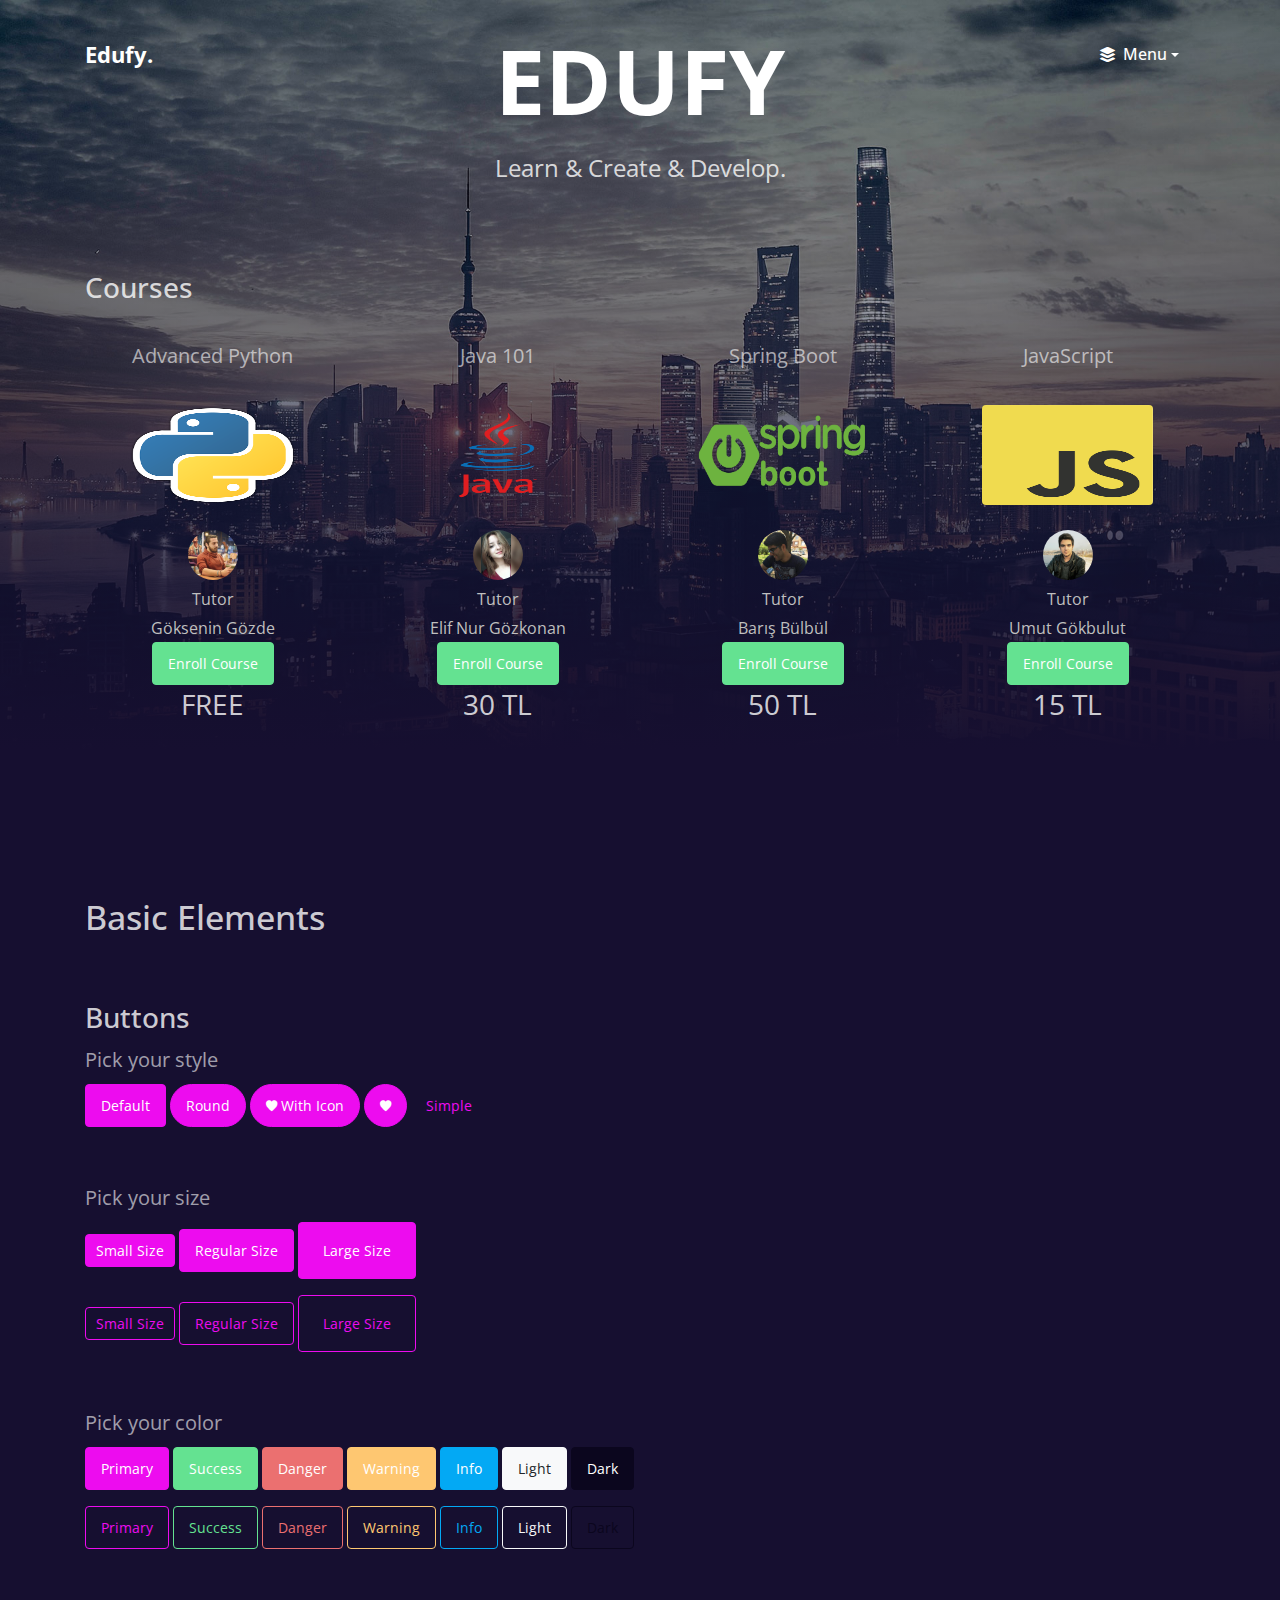
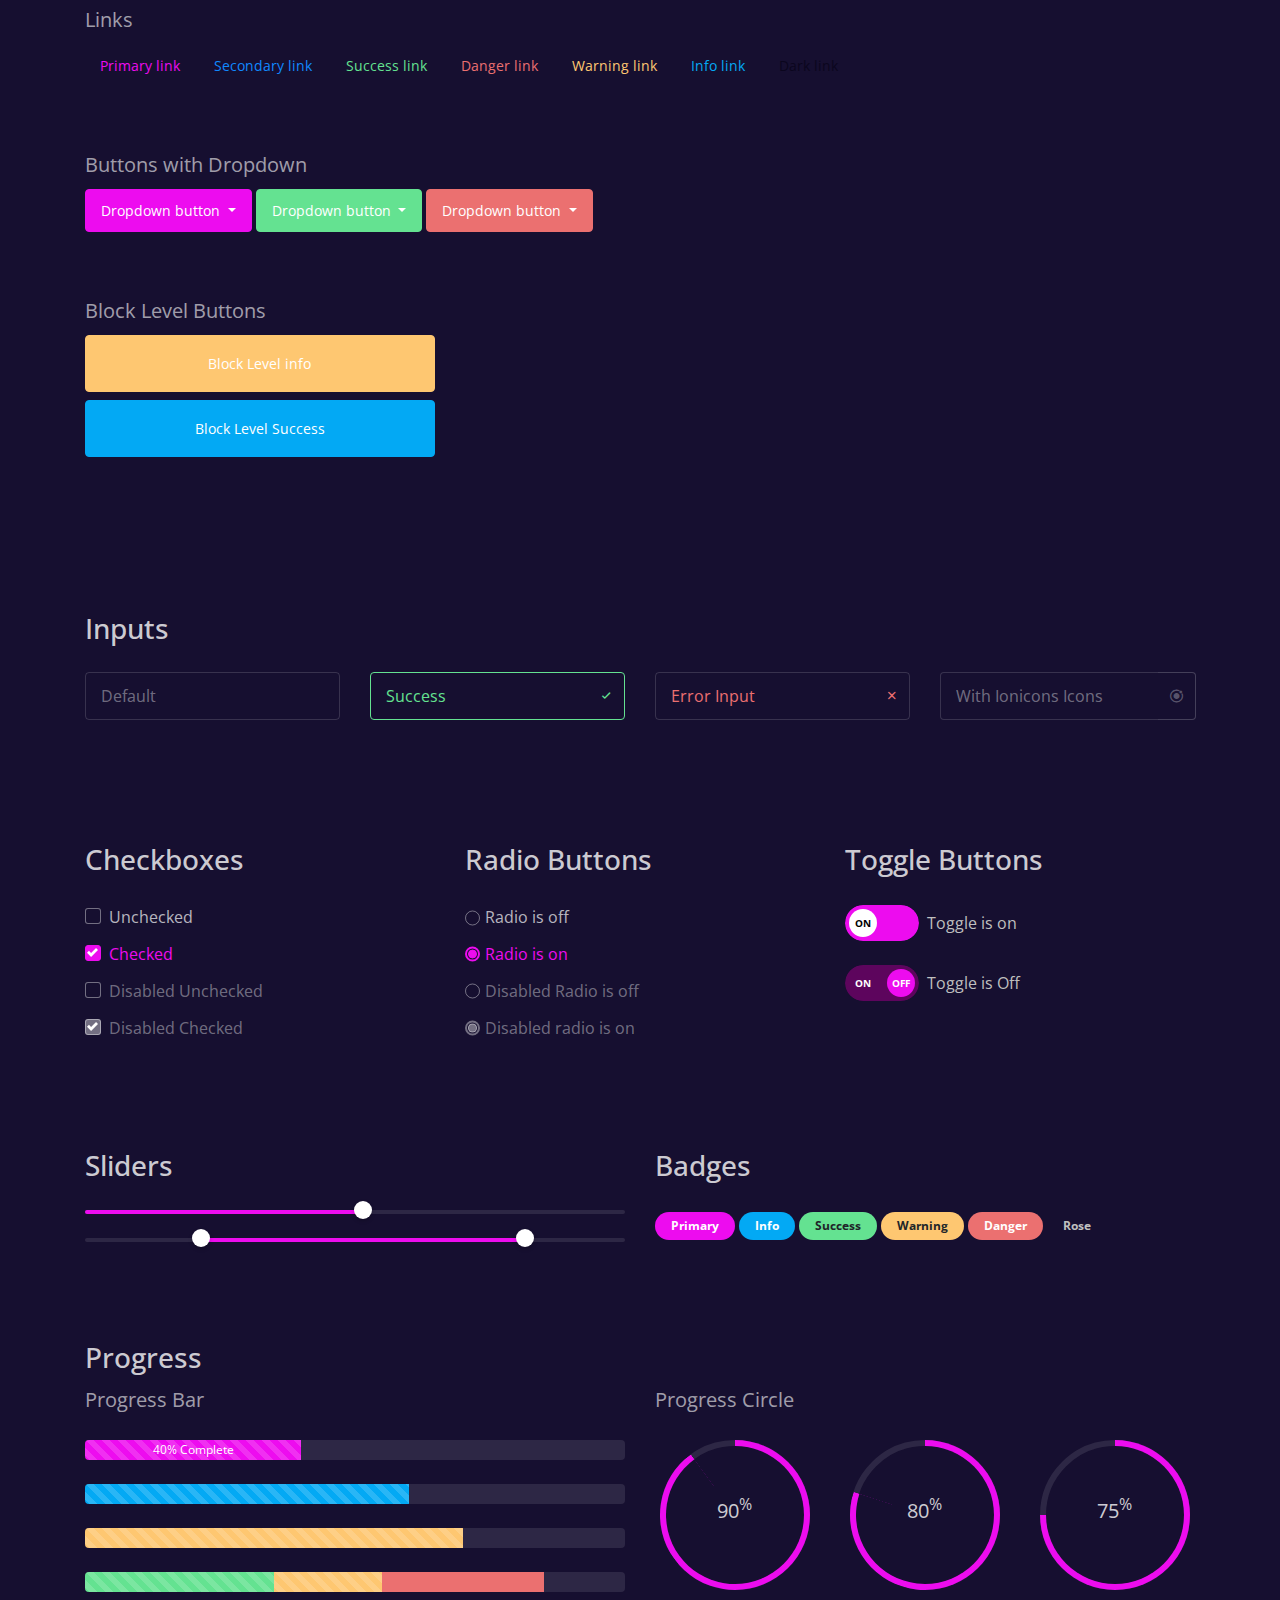
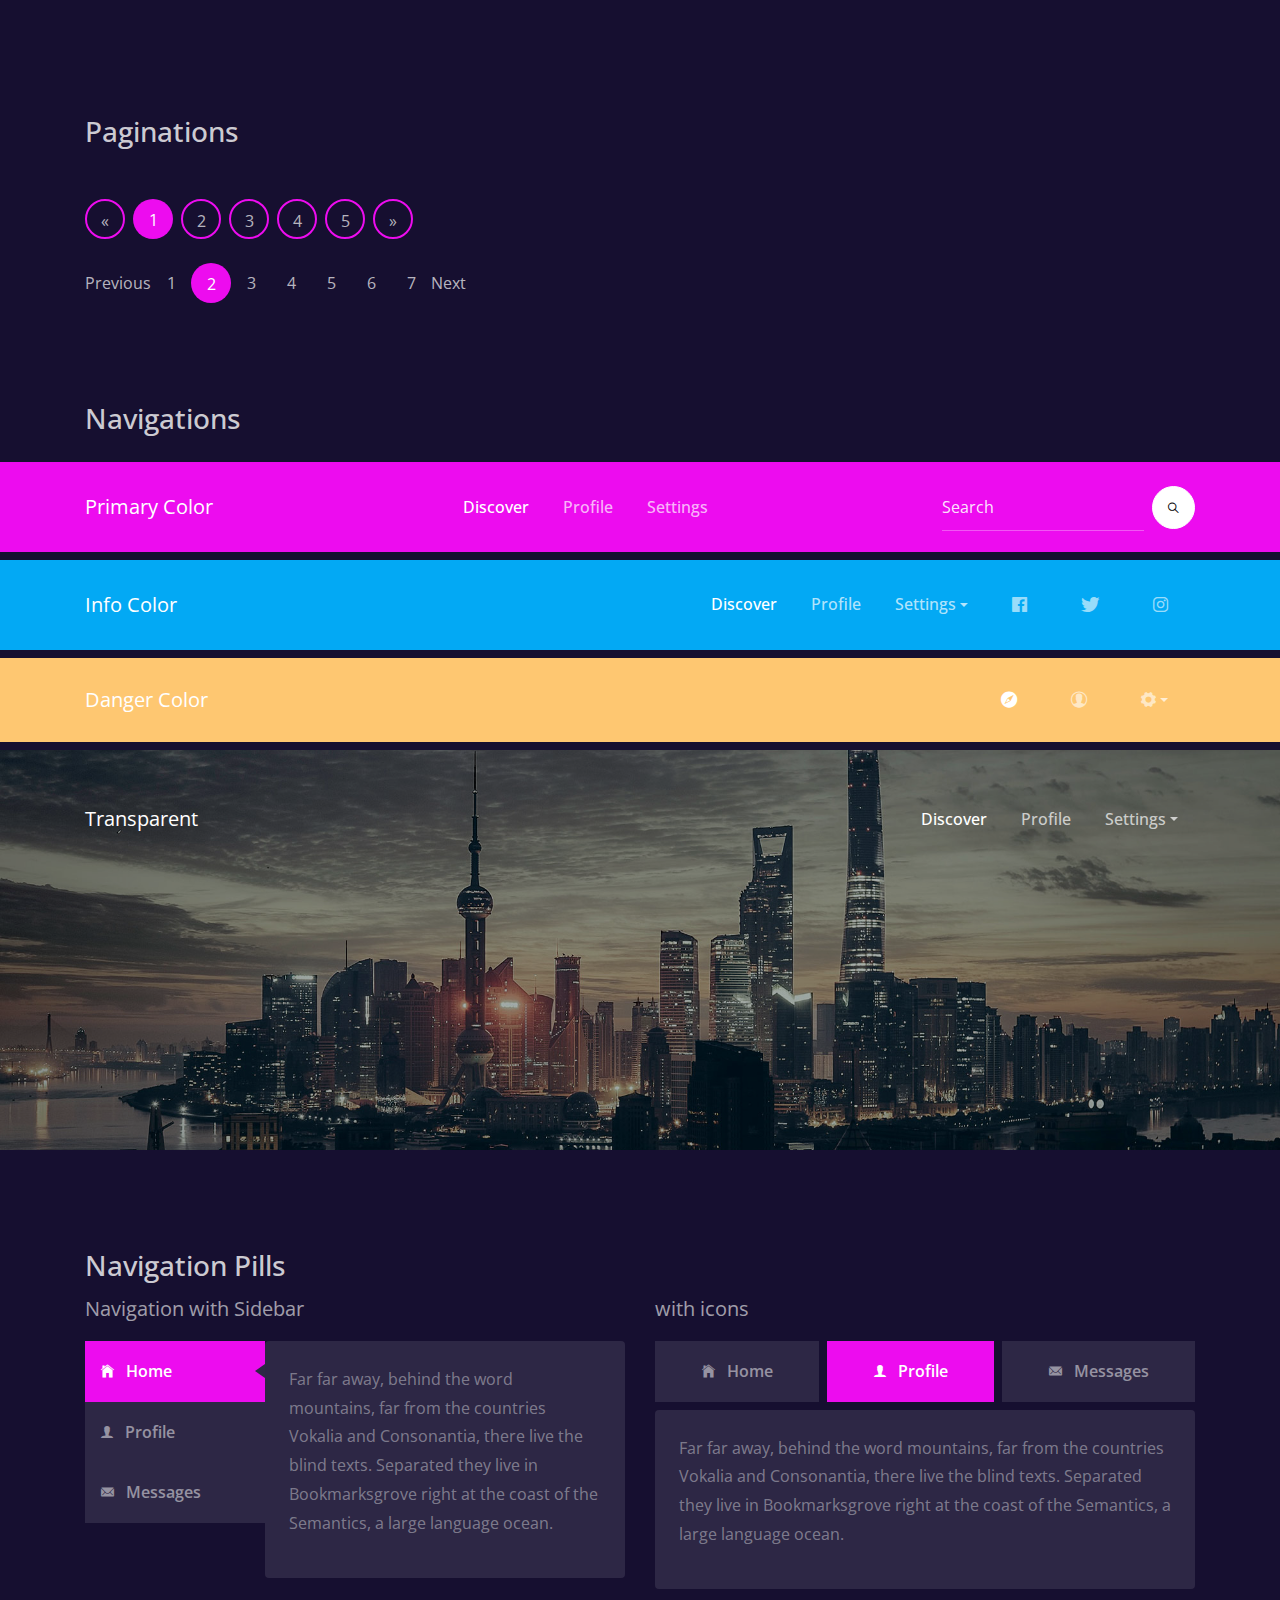
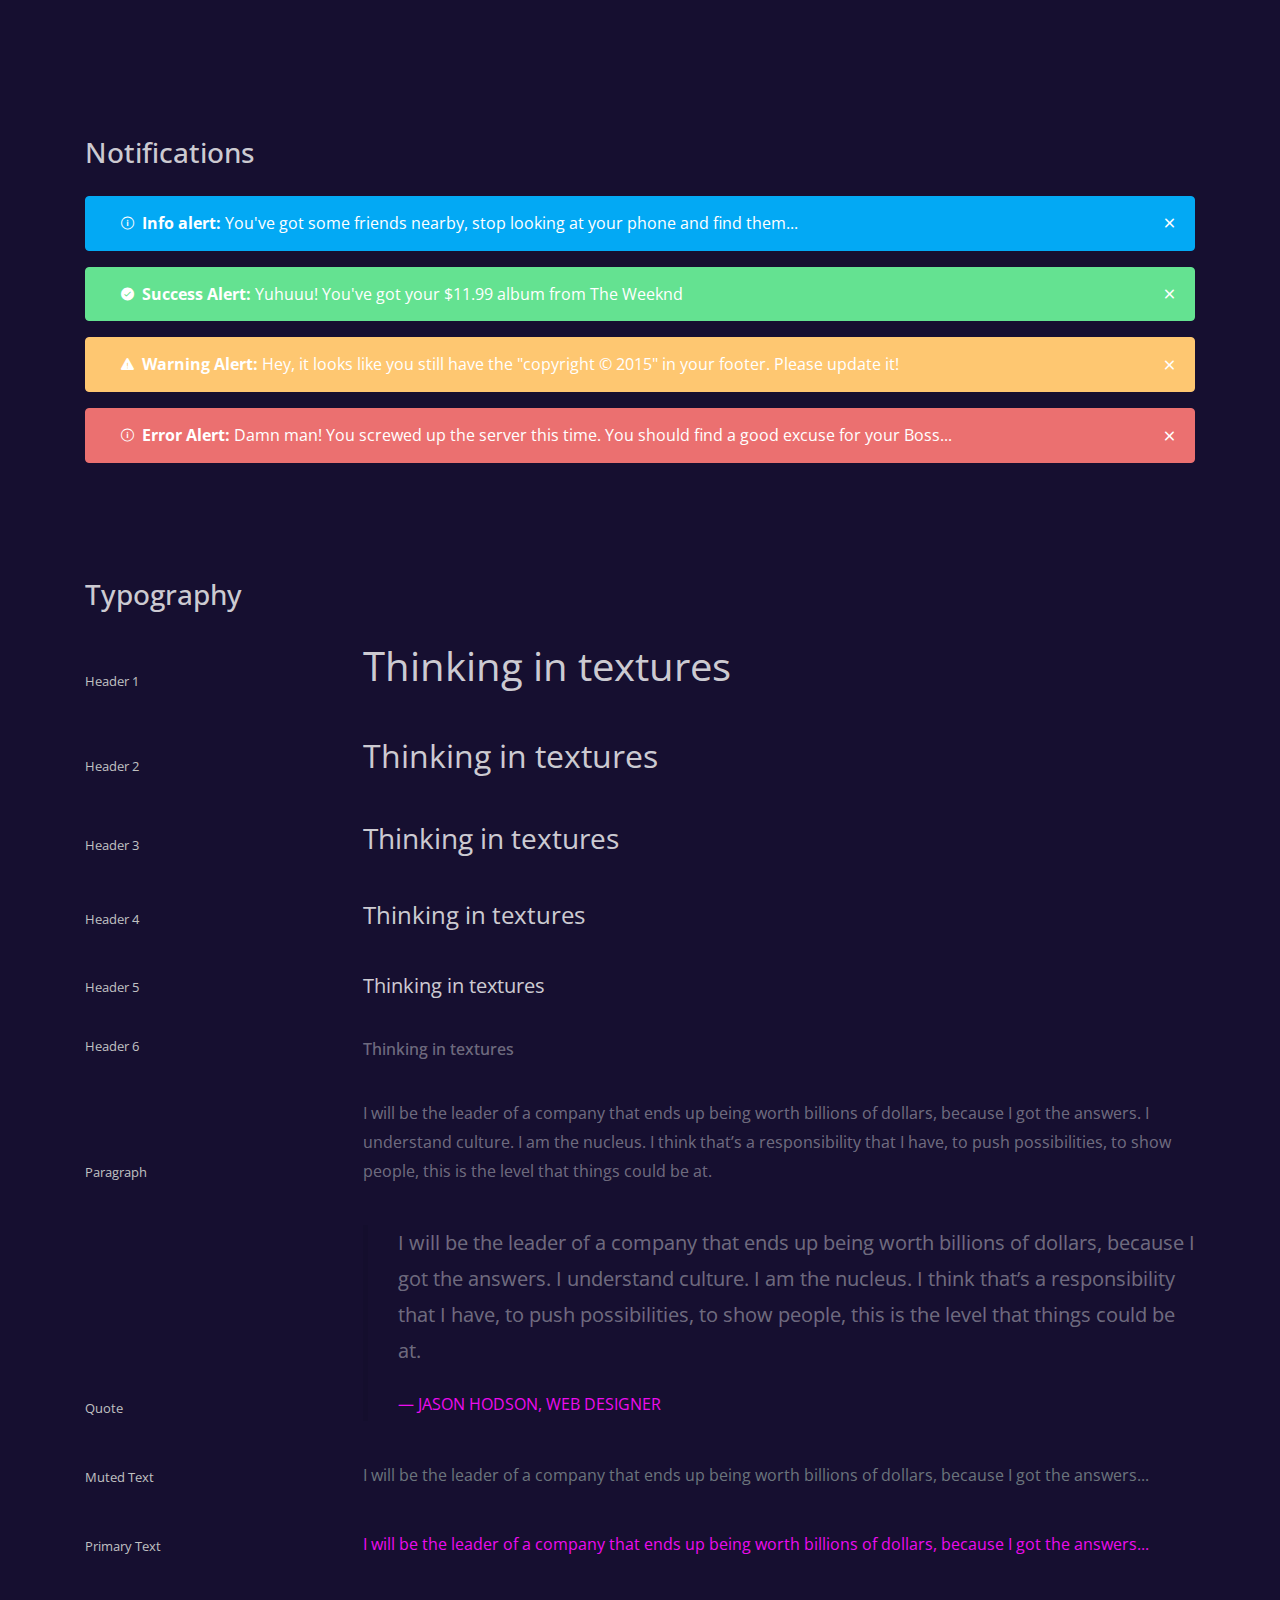
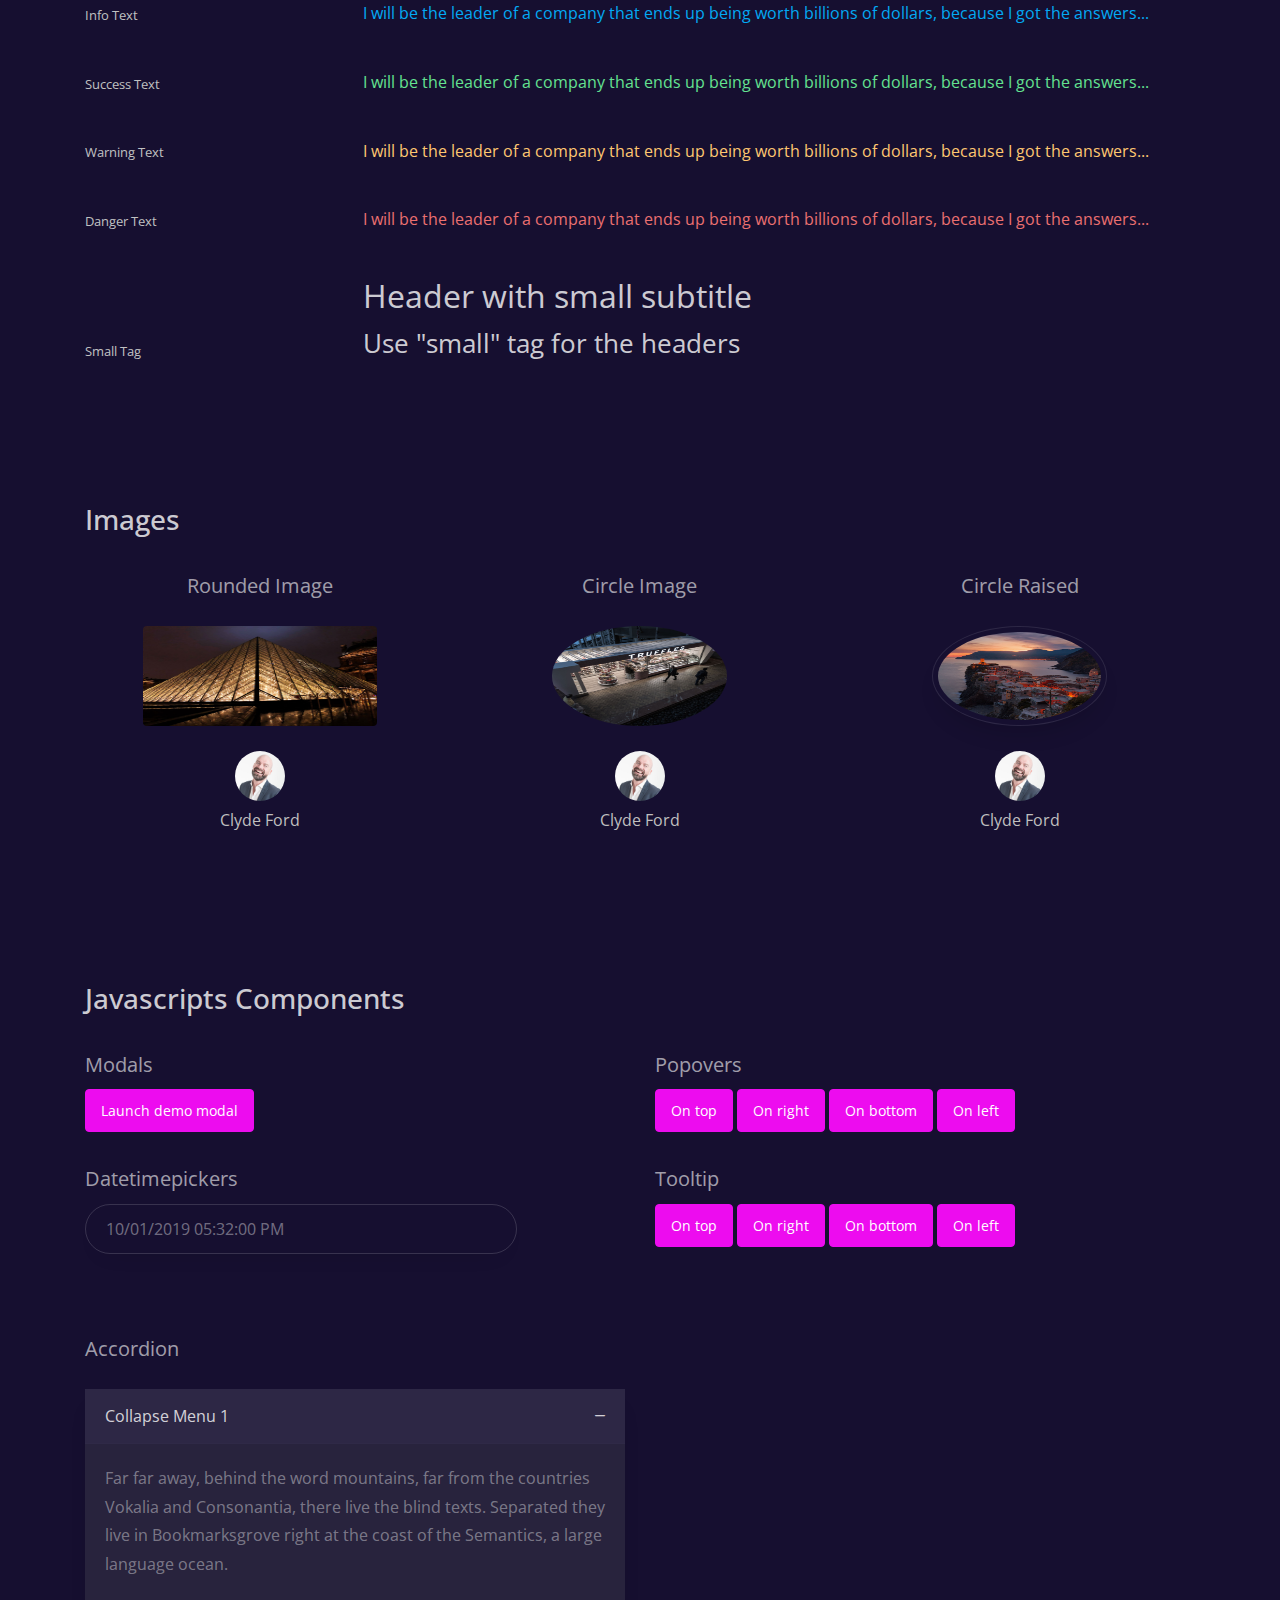
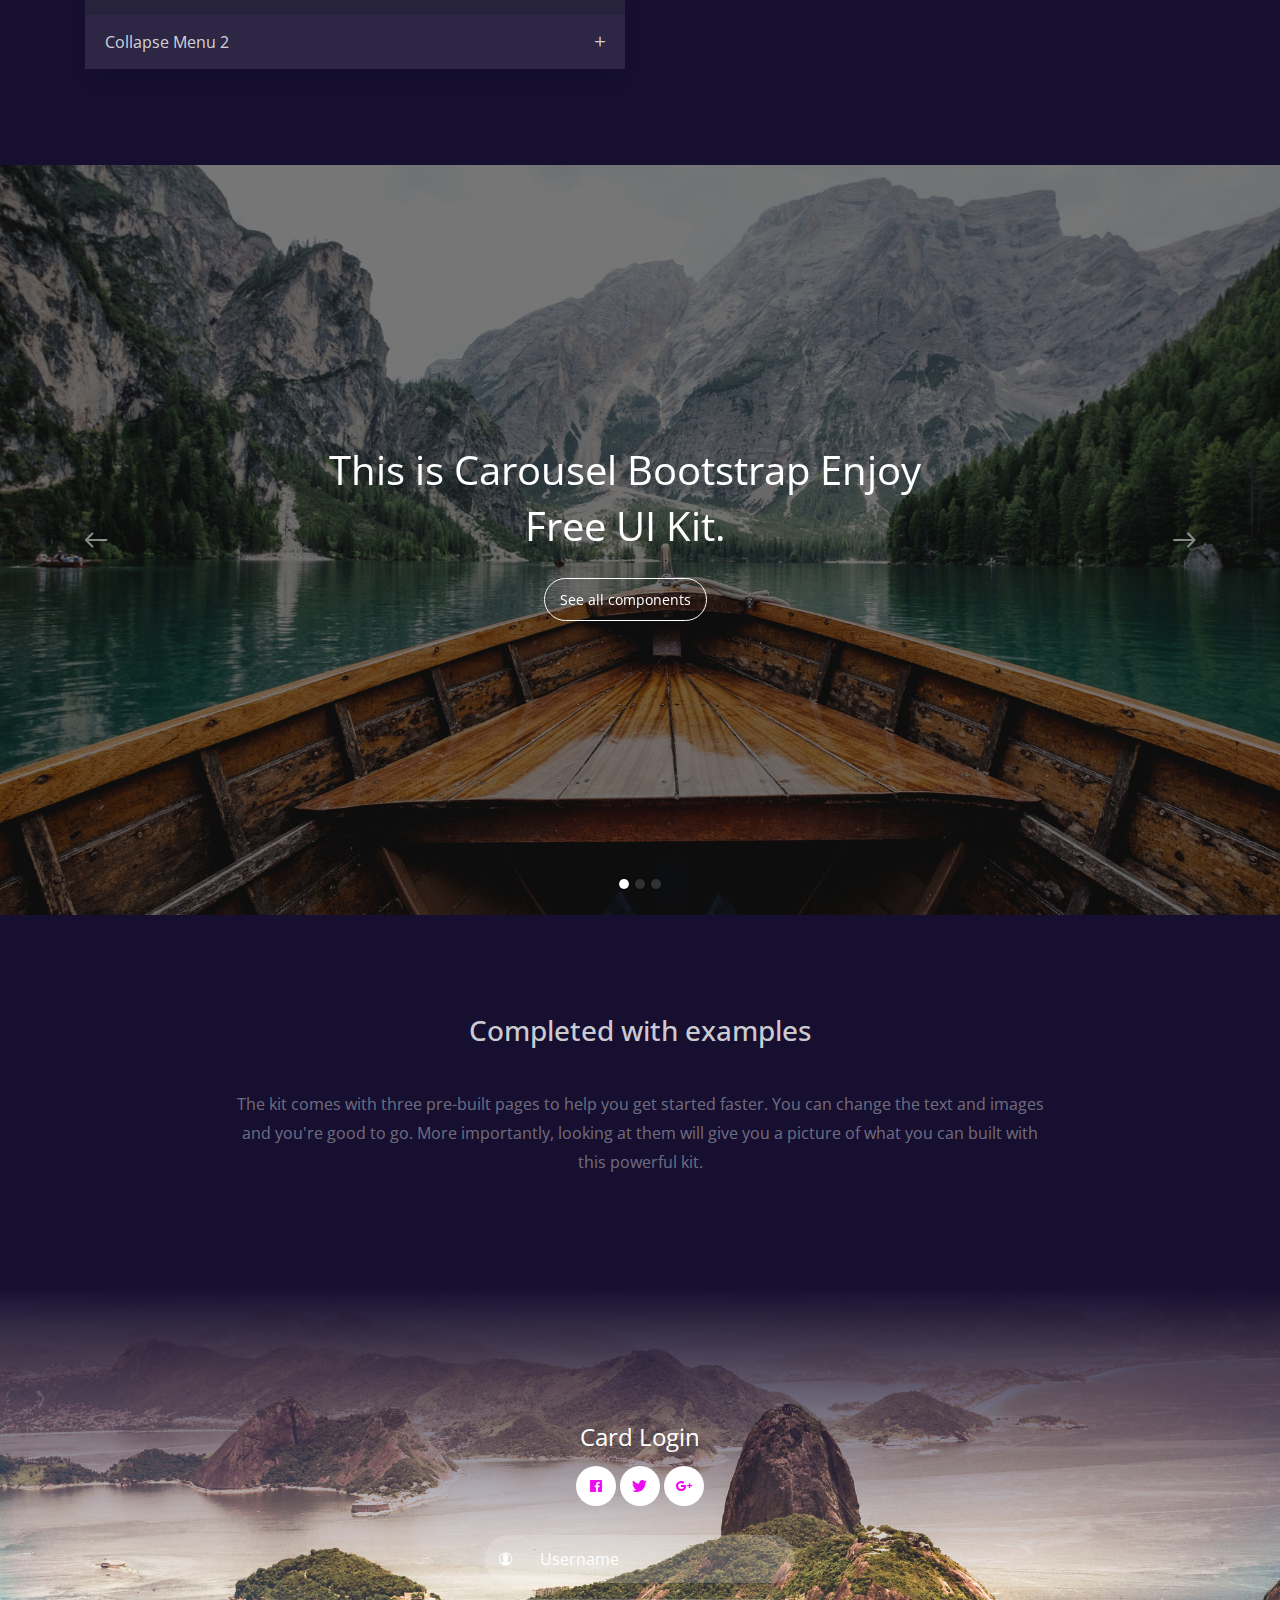
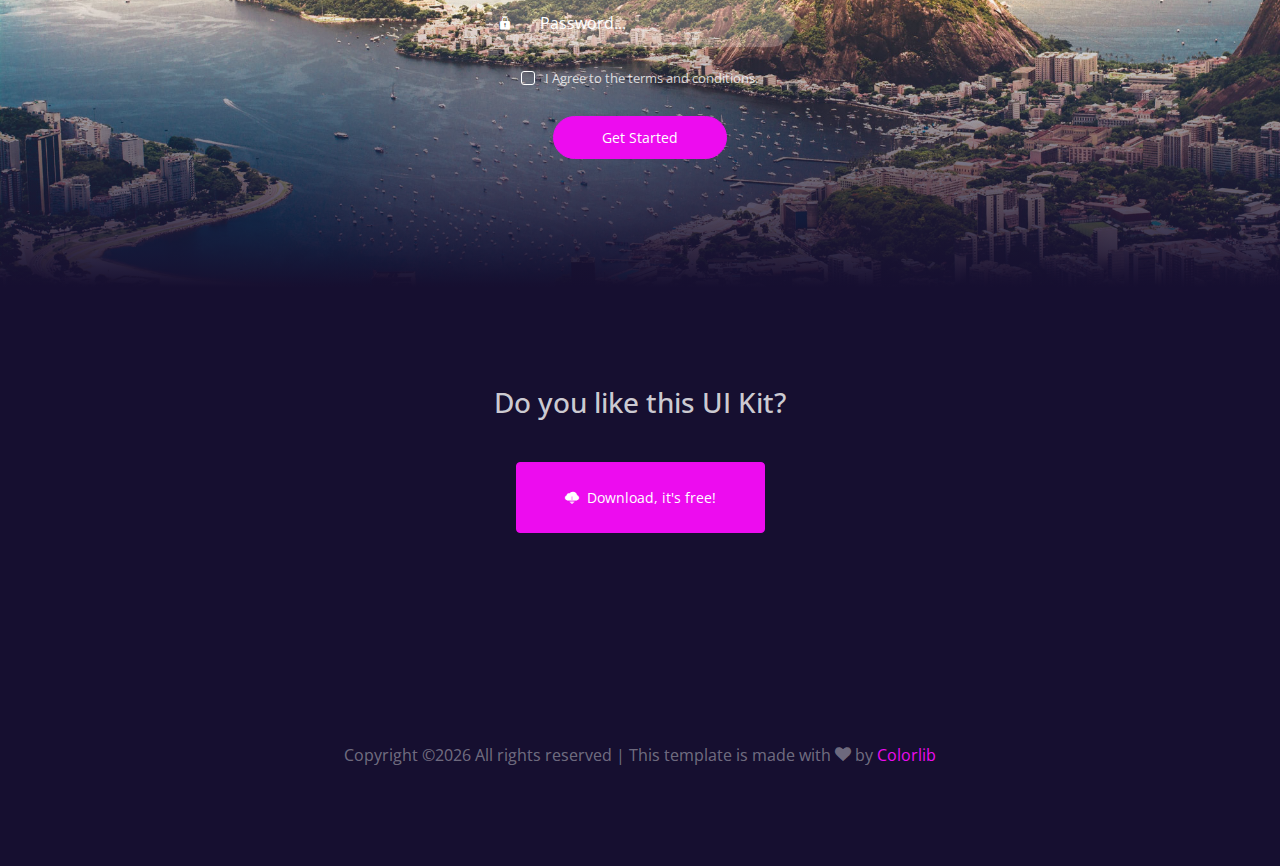
==== commit 7578595a: "prototype" ====
--- a/index.html
+++ b/index.html
@@ -1,7 +1,7 @@
 <!DOCTYPE html>
 <html lang="en">
   <head>
-    <title>Equip - Free Bootstrap 4 Template by Colorlib</title>
+    <title>EDUFY</title>
     <meta charset="utf-8">
     <meta name="viewport" content="width=device-width, initial-scale=1, shrink-to-fit=no">
     
@@ -79,10 +79,10 @@
 										<img src="images/Python.png" alt="Round Image" class="rounded img-fluid image image-2">
 										<div class="text">
 											<div class="img" style="background-image: url(images/goksenin.jpeg);"></div>
-											<span class="position">Göksenin Gözde</span>
-											<div class="progress-bar progress-bar-striped" role="progressbar" aria-valuenow="60" aria-valuemin="0" aria-valuemax="100" style="width: 40%;">
-												<span>40% Complete</span>
-											  </div>
+											<span class= "position" > Tutor </span> <br>
+											<span class="position">Göksenin Gözde</span> <br>
+											<button type = "button" class = "btn btn-success" > Enroll Course </button> 
+											<h3> FREE </h3>
 										</div>
 										
 									</div>
@@ -95,10 +95,11 @@
 										<img src="images/Java.png" alt="Round Image" class="rounded img-fluid image image-2">
 										<div class="text">
 											<div class="img" style="background-image: url(images/Elif.jpeg);"></div>
-											<span class="position">Elif Nur Gözkonan</span>
-											<div class="progress-bar progress-bar-striped" role="progressbar" aria-valuenow="50" aria-valuemin="0" aria-valuemax="100" style="width: 50%;">
-												<span>50% Complete</span>
-											  </div>
+											<span class= "position" > Tutor </span> <br>
+											<span class="position">Elif Nur Gözkonan</span><br>
+											<button type = "button" class = "btn btn-success" > Enroll Course </button> <br>
+											<h3> 30 TL </h3>
+
 										</div>
 									</div>
 		
@@ -112,10 +113,10 @@
 										<img src="images/Spring.png" alt="Round Image" class="rounded img-fluid image image-2">
 										<div class="text">
 											<div class="img" style="background-image: url(images/Baris.jpeg);"></div>
-											<span class="position">Barış Bülbül</span>
-											<div class="progress-bar progress-bar-striped" role="progressbar" aria-valuenow="100" aria-valuemin="0" aria-valuemax="100" style="width: 00%;">
-												<span>0% Complete</span>
-											  </div>
+											<span class= "position" > Tutor </span> <br>
+											<span class="position">Barış Bülbül</span> <br>
+											<button type = "button" class = "btn btn-success" > Enroll Course </button> 
+											<h3> 50 TL </h3>
 										</div>
 									</div>
 								</div>
@@ -127,10 +128,10 @@
 										<img src="images/JS.png" alt="Round Image" class="rounded img-fluid image image-2">
 										<div class="text">
 											<div class="img" style="background-image: url(images/Umut.jpeg);"></div>
-											<span class="position">Umut Gökbulut</span>
-											<div class="progress-bar progress-bar-striped" role="progressbar" aria-valuenow="00" aria-valuemin="0" aria-valuemax="100" style="width: 100%;">
-												<span>100% Complete</span>
-											  </div>
+											<span class= "position" > Tutor </span> <br>
+											<span class="position">Umut Gökbulut</span> <br>
+											<button type = "button" class = "btn btn-success" > Enroll Course </button> 
+											<h3> 15 TL </h3>
 										</div>
 									</div>
 								</div>
